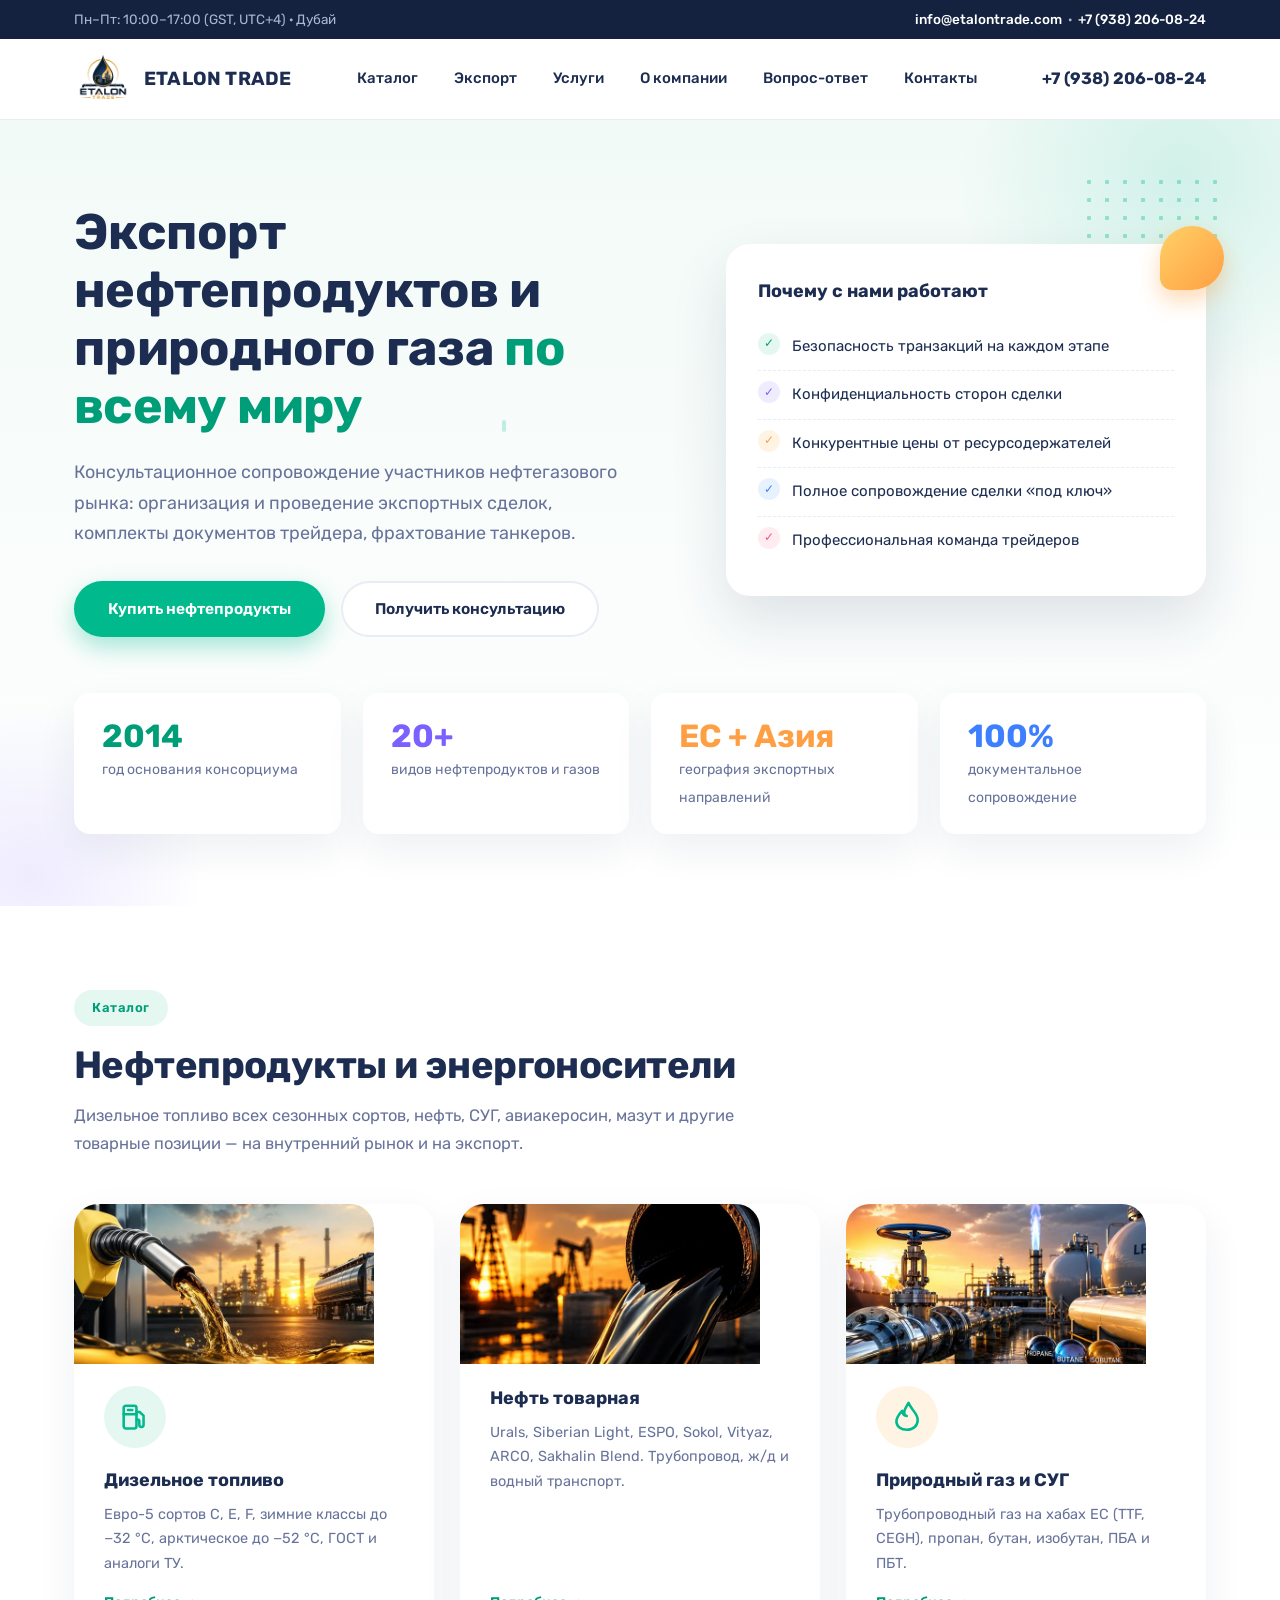
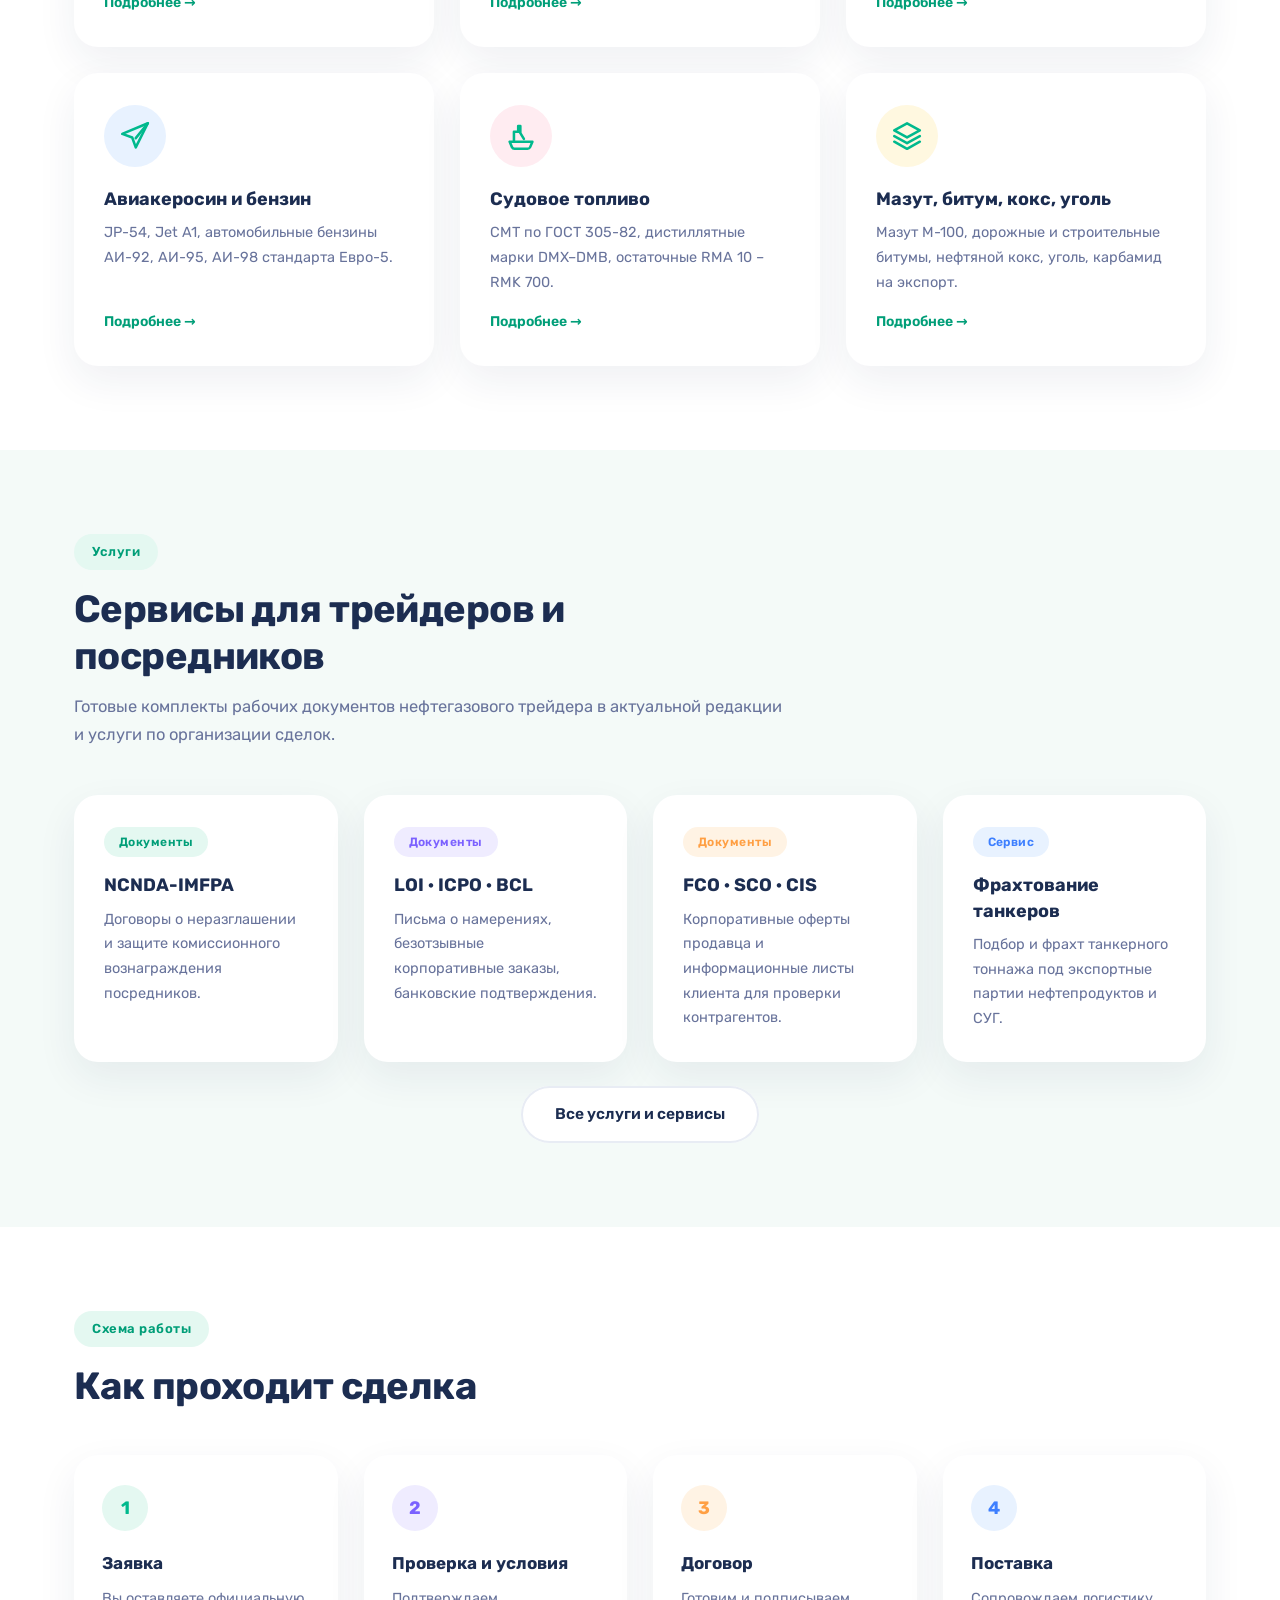
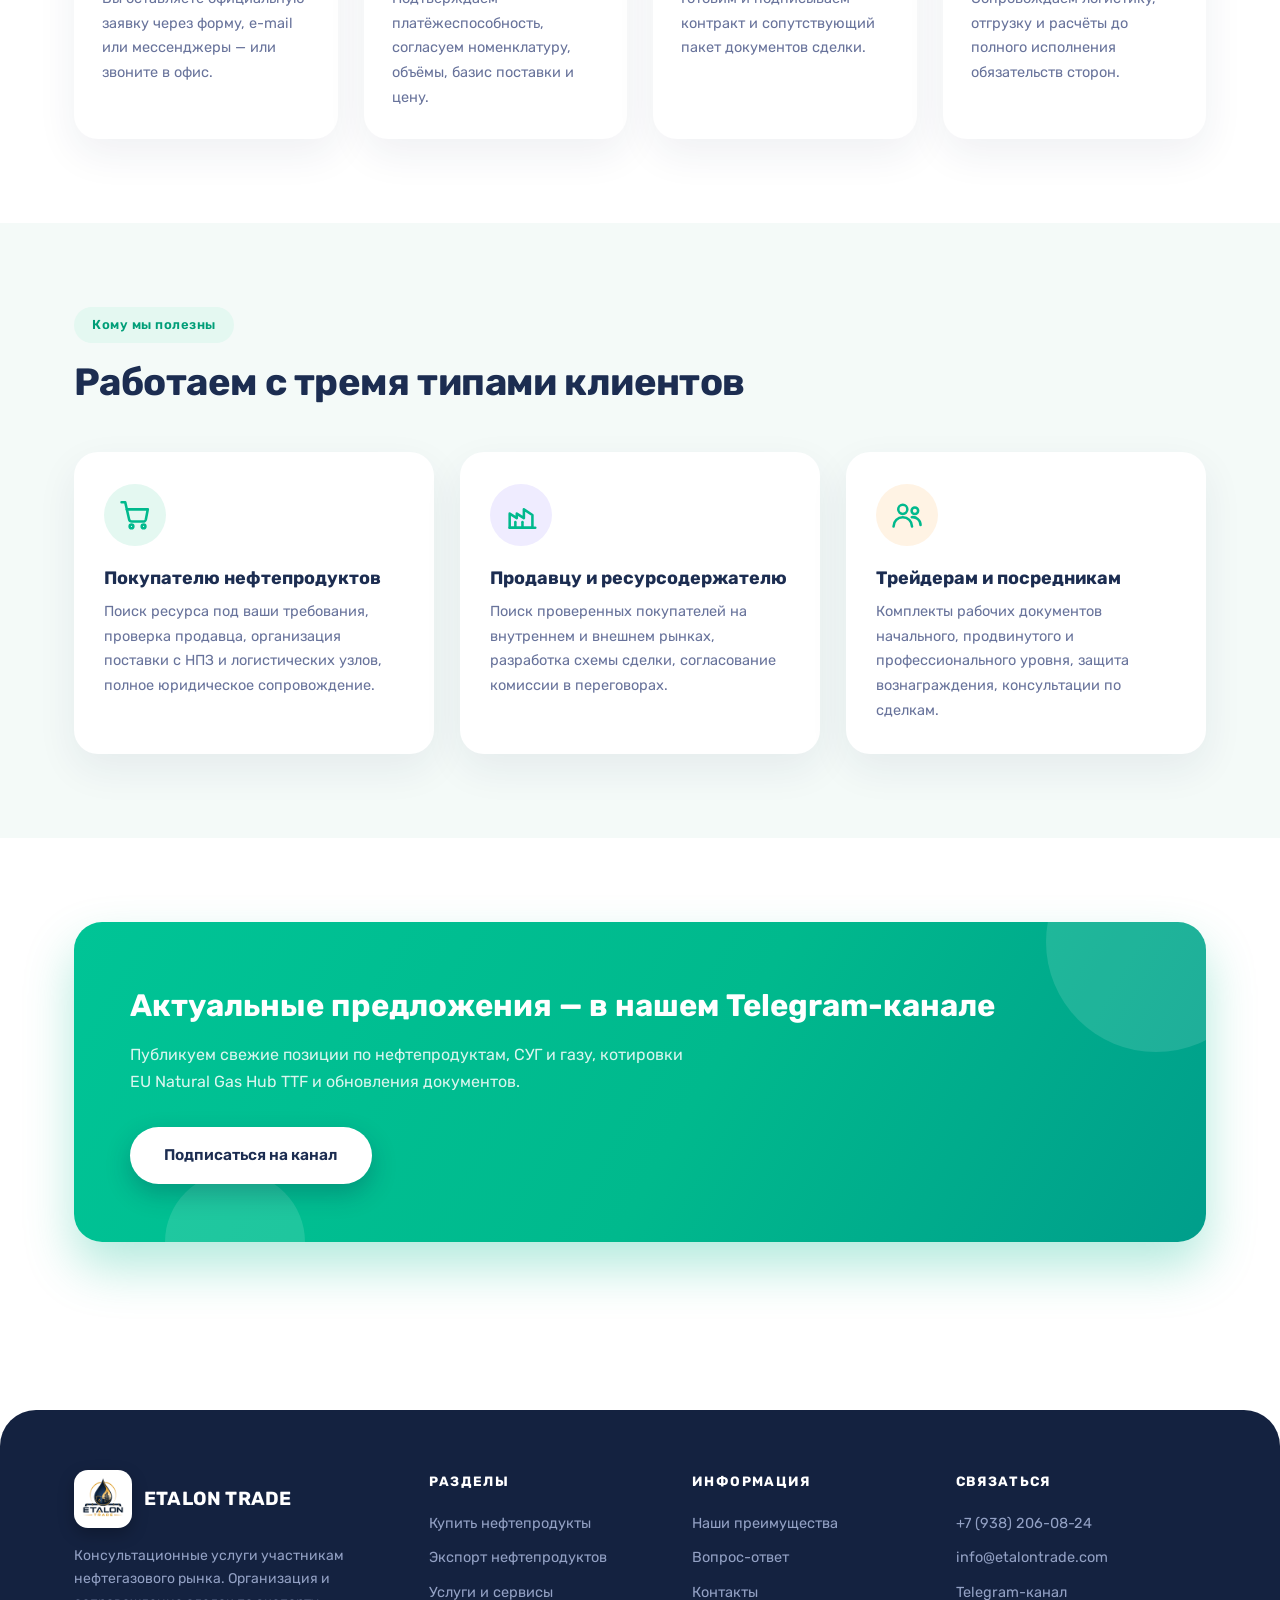
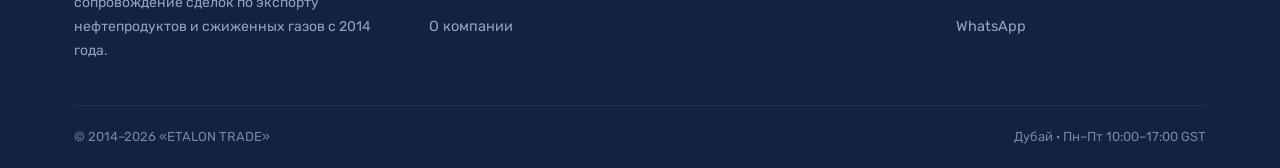
==== index.html @ c65098c1 "Add natural gas/LPG terminal photo to "Природный газ и СУГ" Adds the LPG terminal photo (propane/but" ====
<!DOCTYPE html>
<html lang="ru">
<head>
<meta charset="UTF-8">
<meta name="viewport" content="width=device-width, initial-scale=1.0">
<title>ETALON TRADE — экспорт нефтепродуктов и природного газа, сопровождение сделок</title>
<meta name="description" content="Компания ETALON TRADE: консультационное сопровождение сделок с нефтепродуктами, СУГ и природным газом, документы нефтегазового трейдера, фрахтование танкеров.">
<link rel="preconnect" href="https://fonts.googleapis.com">
<link rel="preconnect" href="https://fonts.gstatic.com" crossorigin>
<link href="https://fonts.googleapis.com/css2?family=Rubik:wght@400;500;600;700&display=swap" rel="stylesheet">
<link rel="icon" type="image/png" href="assets/logo.png">
<link rel="stylesheet" href="assets/styles.css">
</head>
<body>

<div class="topbar">
  <div class="container">
    <div>Пн–Пт: 10:00–17:00 (GST, UTC+4) · Дубай</div>
    <div><a href="mailto:info@etalontrade.com">info@etalontrade.com</a> &nbsp;·&nbsp; <a href="tel:+79382060824">+7 (938) 206-08-24</a></div>
  </div>
</div>

<header class="header">
  <div class="container">
    <a class="logo" href="index.html">
      <img class="logo-img" src="assets/logo.png" alt="ETALON TRADE">
      <span>ETALON TRADE</span>
    </a>
    <nav class="nav">
      <a href="catalog.html">Каталог</a>
      <a href="export.html">Экспорт</a>
      <a href="services.html">Услуги</a>
      <a href="company.html">О компании</a>
      <a href="faq.html">Вопрос-ответ</a>
      <a href="contacts.html">Контакты</a>
    </nav>
    <div class="header-phone">
      <a href="tel:+79382060824">+7 (938) 206-08-24</a>
      
    </div>
    <button class="burger" aria-label="Меню"><span></span><span></span><span></span></button>
  </div>
</header>

<section class="hero">
  <div class="container">
    <div class="hero-grid">
      <div>
        <h1>Экспорт нефтепродуктов и природного газа <em>по всему миру</em></h1>
        <p class="lead">Консультационное сопровождение участников нефтегазового рынка: организация и проведение экспортных сделок, комплекты документов трейдера, фрахтование танкеров.</p>
        <div class="hero-actions">
          <a class="btn btn-primary" href="catalog.html">Купить нефтепродукты</a>
          <a class="btn btn-outline" href="contacts.html">Получить консультацию</a>
        </div>
      </div>
      <div class="hero-card">
        <h3>Почему с нами работают</h3>
        <ul>
          <li>Безопасность транзакций на каждом этапе</li>
          <li>Конфиденциальность сторон сделки</li>
          <li>Конкурентные цены от ресурсодержателей</li>
          <li>Полное сопровождение сделки «под ключ»</li>
          <li>Профессиональная команда трейдеров</li>
        </ul>
      </div>
    </div>

    <div class="stats">
      <div class="stat"><b>2014</b><span>год основания консорциума</span></div>
      <div class="stat"><b>20+</b><span>видов нефтепродуктов и газов</span></div>
      <div class="stat"><b>ЕС + Азия</b><span>география экспортных направлений</span></div>
      <div class="stat"><b>100%</b><span>документальное сопровождение</span></div>
    </div>
  </div>
</section>

<section class="section">
  <div class="container">
    <div class="section-head">
      <span class="eyebrow">Каталог</span>
      <h2>Нефтепродукты и энергоносители</h2>
      <p>Дизельное топливо всех сезонных сортов, нефть, СУГ, авиакеросин, мазут и другие товарные позиции — на внутренний рынок и на экспорт.</p>
    </div>
    <div class="grid grid-3">
      <a class="card" href="catalog.html#diesel">
        <img class="card-photo" src="assets/diesel-thumb.jpg" alt="Дизельное топливо — заправка топливозаправщика на фоне НПЗ" loading="lazy">
        <div class="icon"><svg viewBox="0 0 24 24" fill="none" stroke="currentColor" stroke-width="1.8" stroke-linecap="round" stroke-linejoin="round"><rect x="4" y="4" width="9" height="16" rx="1.5"/><path d="M4 10h9"/><path d="M13 8.5h2.2L18 11v6.5a1.5 1.5 0 0 1-3 0V15a1.3 1.3 0 0 0-1.3-1.3H13"/><path d="M7 7h3"/></svg></div>
        <h3>Дизельное топливо</h3>
        <p>Евро-5 сортов C, E, F, зимние классы до −32 °C, арктическое до −52 °C, ГОСТ и аналоги ТУ.</p>
        <span class="card-link">Подробнее →</span>
      </a>
      <a class="card" href="catalog.html#export">
        <img class="card-photo" src="assets/oil-thumb.jpg" alt="Нефть товарная — нефтепровод на фоне нефтяных качалок на закате" loading="lazy">
        <h3>Нефть товарная</h3>
        <p>Urals, Siberian Light, ESPO, Sokol, Vityaz, ARCO, Sakhalin Blend. Трубопровод, ж/д и водный транспорт.</p>
        <span class="card-link">Подробнее →</span>
      </a>
      <a class="card" href="catalog.html#gas">
        <img class="card-photo" src="assets/gas-thumb.jpg" alt="Природный газ и СУГ — резервуары LPG, пропан, бутан и изобутан на терминале" loading="lazy">
        <div class="icon"><svg viewBox="0 0 24 24" fill="none" stroke="currentColor" stroke-width="1.8" stroke-linecap="round" stroke-linejoin="round"><path d="M12 21c4.4 0 7.5-2.9 7.5-7 0-3-2-5.2-3.6-7.3C14.7 5 13.6 3.3 13 2c-1 2-3 4.3-3 6.8 0 1.6.9 2.4 1.8 2.4-1.6 0-3.3-1.1-3.3-3.6C6.7 9.6 4.5 12.5 4.5 15c0 3.6 3.1 6 7.5 6z"/></svg></div>
        <h3>Природный газ и СУГ</h3>
        <p>Трубопроводный газ на хабах ЕС (TTF, CEGH), пропан, бутан, изобутан, ПБА и ПБТ.</p>
        <span class="card-link">Подробнее →</span>
      </a>
      <a class="card" href="catalog.html#export">
        <div class="icon"><svg viewBox="0 0 24 24" fill="none" stroke="currentColor" stroke-width="1.8" stroke-linecap="round" stroke-linejoin="round"><path d="M21 3 3 10.5l7 2.5 2.5 7L21 3z"/><path d="M12.5 13.5 21 3"/></svg></div>
        <h3>Авиакеросин и бензин</h3>
        <p>JP-54, Jet A1, автомобильные бензины АИ-92, АИ-95, АИ-98 стандарта Евро-5.</p>
        <span class="card-link">Подробнее →</span>
      </a>
      <a class="card" href="catalog.html#marine">
        <div class="icon"><svg viewBox="0 0 24 24" fill="none" stroke="currentColor" stroke-width="1.8" stroke-linecap="round" stroke-linejoin="round"><path d="M4 16h16l-1.6 3.8a2 2 0 0 1-1.9 1.2H7.5a2 2 0 0 1-1.9-1.2L4 16z"/><path d="M7 16V9h4l3 5"/><path d="M10 9V5h1.5v4"/></svg></div>
        <h3>Судовое топливо</h3>
        <p>СМТ по ГОСТ 305-82, дистиллятные марки DMX–DMB, остаточные RMA 10 – RMK 700.</p>
        <span class="card-link">Подробнее →</span>
      </a>
      <a class="card" href="catalog.html#other">
        <div class="icon"><svg viewBox="0 0 24 24" fill="none" stroke="currentColor" stroke-width="1.8" stroke-linecap="round" stroke-linejoin="round"><path d="M12 3 3 8l9 5 9-5-9-5z"/><path d="M3 12l9 5 9-5"/><path d="M3 16l9 5 9-5"/></svg></div>
        <h3>Мазут, битум, кокс, уголь</h3>
        <p>Мазут М-100, дорожные и строительные битумы, нефтяной кокс, уголь, карбамид на экспорт.</p>
        <span class="card-link">Подробнее →</span>
      </a>
    </div>
  </div>
</section>

<section class="section alt">
  <div class="container">
    <div class="section-head">
      <span class="eyebrow">Услуги</span>
      <h2>Сервисы для трейдеров и посредников</h2>
      <p>Готовые комплекты рабочих документов нефтегазового трейдера в актуальной редакции и услуги по организации сделок.</p>
    </div>
    <div class="grid grid-4">
      <a class="card" href="services.html">
        <span class="tag">Документы</span>
        <h3>NCNDA-IMFPA</h3>
        <p>Договоры о неразглашении и защите комиссионного вознаграждения посредников.</p>
      </a>
      <a class="card" href="services.html">
        <span class="tag">Документы</span>
        <h3>LOI · ICPO · BCL</h3>
        <p>Письма о намерениях, безотзывные корпоративные заказы, банковские подтверждения.</p>
      </a>
      <a class="card" href="services.html">
        <span class="tag">Документы</span>
        <h3>FCO · SCO · CIS</h3>
        <p>Корпоративные оферты продавца и информационные листы клиента для проверки контрагентов.</p>
      </a>
      <a class="card" href="services.html">
        <span class="tag">Сервис</span>
        <h3>Фрахтование танкеров</h3>
        <p>Подбор и фрахт танкерного тоннажа под экспортные партии нефтепродуктов и СУГ.</p>
      </a>
    </div>
    <div class="mt-24" style="text-align:center">
      <a class="btn btn-outline" href="services.html">Все услуги и сервисы</a>
    </div>
  </div>
</section>

<section class="section">
  <div class="container">
    <div class="section-head">
      <span class="eyebrow">Схема работы</span>
      <h2>Как проходит сделка</h2>
    </div>
    <div class="steps">
      <div class="step">
        <h3>Заявка</h3>
        <p>Вы оставляете официальную заявку через форму, e-mail или мессенджеры — или звоните в офис.</p>
      </div>
      <div class="step">
        <h3>Проверка и условия</h3>
        <p>Подтверждаем платёжеспособность, согласуем номенклатуру, объёмы, базис поставки и цену.</p>
      </div>
      <div class="step">
        <h3>Договор</h3>
        <p>Готовим и подписываем контракт и сопутствующий пакет документов сделки.</p>
      </div>
      <div class="step">
        <h3>Поставка</h3>
        <p>Сопровождаем логистику, отгрузку и расчёты до полного исполнения обязательств сторон.</p>
      </div>
    </div>
  </div>
</section>

<section class="section alt">
  <div class="container">
    <div class="section-head">
      <span class="eyebrow">Кому мы полезны</span>
      <h2>Работаем с тремя типами клиентов</h2>
    </div>
    <div class="grid grid-3">
      <div class="card">
        <div class="icon"><svg viewBox="0 0 24 24" fill="none" stroke="currentColor" stroke-width="1.8" stroke-linecap="round" stroke-linejoin="round"><circle cx="9.5" cy="20" r="1.3"/><circle cx="18" cy="20" r="1.3"/><path d="M2.5 3h2.6l2.7 12a2 2 0 0 0 2 1.6h7.8a2 2 0 0 0 2-1.5L21 8H6"/></svg></div>
        <h3>Покупателю нефтепродуктов</h3>
        <p>Поиск ресурса под ваши требования, проверка продавца, организация поставки с НПЗ и логистических узлов, полное юридическое сопровождение.</p>
      </div>
      <div class="card">
        <div class="icon"><svg viewBox="0 0 24 24" fill="none" stroke="currentColor" stroke-width="1.8" stroke-linecap="round" stroke-linejoin="round"><path d="M4 21V11l5 3.2V11l5 3.2V8l6 4v9z"/><path d="M4 21h18"/><path d="M8 21v-4"/><path d="M13 21v-4"/></svg></div>
        <h3>Продавцу и ресурсодержателю</h3>
        <p>Поиск проверенных покупателей на внутреннем и внешнем рынках, разработка схемы сделки, согласование комиссии в переговорах.</p>
      </div>
      <div class="card">
        <div class="icon"><svg viewBox="0 0 24 24" fill="none" stroke="currentColor" stroke-width="1.8" stroke-linecap="round" stroke-linejoin="round"><circle cx="9" cy="8" r="3.2"/><path d="M2.5 20a6.5 6.5 0 0 1 13 0"/><circle cx="17.5" cy="9" r="2.3"/><path d="M15.3 13.5A5.5 5.5 0 0 1 21.5 19"/></svg></div>
        <h3>Трейдерам и посредникам</h3>
        <p>Комплекты рабочих документов начального, продвинутого и профессионального уровня, защита вознаграждения, консультации по сделкам.</p>
      </div>
    </div>
  </div>
</section>

<section class="section">
  <div class="container">
    <div class="cta">
      <div>
        <h2>Актуальные предложения — в нашем Telegram-канале</h2>
        <p>Публикуем свежие позиции по нефтепродуктам, СУГ и газу, котировки EU Natural Gas Hub TTF и обновления документов.</p>
      </div>
      <a class="btn btn-light" href="#" target="_blank" rel="noopener">Подписаться на канал</a>
    </div>
  </div>
</section>

<footer class="footer">
  <div class="container">
    <div class="footer-grid">
      <div>
        <a class="logo" href="index.html">
          <img class="logo-img" src="assets/logo.png" alt="ETALON TRADE">
          <span>ETALON TRADE</span>
        </a>
        <p class="foot-about">Консультационные услуги участникам нефтегазового рынка. Организация и сопровождение сделок по экспорту нефтепродуктов и сжиженных газов с 2014 года.</p>
      </div>
      <div>
        <h4>Разделы</h4>
        <ul>
          <li><a href="catalog.html">Купить нефтепродукты</a></li>
          <li><a href="export.html">Экспорт нефтепродуктов</a></li>
          <li><a href="services.html">Услуги и сервисы</a></li>
          <li><a href="company.html">О компании</a></li>
        </ul>
      </div>
      <div>
        <h4>Информация</h4>
        <ul>
          <li><a href="company.html#advantages">Наши преимущества</a></li>
          <li><a href="faq.html">Вопрос-ответ</a></li>
          <li><a href="contacts.html">Контакты</a></li>
        </ul>
      </div>
      <div>
        <h4>Связаться</h4>
        <ul>
          <li><a href="tel:+79382060824">+7 (938) 206-08-24</a></li>
          <li><a href="mailto:info@etalontrade.com">info@etalontrade.com</a></li>
          <li><a href="#" target="_blank" rel="noopener">Telegram-канал</a></li>
          <li><a href="#" target="_blank" rel="noopener">WhatsApp</a></li>
        </ul>
      </div>
    </div>
    <div class="footer-bottom">
      <span>© 2014–2026 «ETALON TRADE»</span>
      <span>Дубай · Пн–Пт 10:00–17:00 GST</span>
    </div>
  </div>
</footer>

<script src="assets/main.js"></script>
</body>
</html>
---- assets/styles.css ----
/* ============================================================
   Northway Capital — светлая тема в стиле Landio
   Приёмы: мятный акцент, navy-заголовки, pill-кнопки с цветной
   тенью, карточки без рамок, пастельные иконки-чипы, блобы
   ============================================================ */

:root {
  --c-primary: #00b98d;
  --c-primary-dark: #009e78;
  --c-primary-tint: #e4f8f1;
  --c-navy: #1c2d51;
  --c-navy-deep: #142240;
  --c-text: #1c2d51;
  --c-text-soft: #68739b;
  --c-bg: #ffffff;
  --c-bg-alt: #f4faf8;
  --c-surface: #ffffff;
  --c-border: #e8ecf4;

  /* пастельные чипы */
  --chip-green-bg: #e4f8f1;  --chip-green: #00b98d;
  --chip-violet-bg: #efecff; --chip-violet: #7b61ff;
  --chip-orange-bg: #fff3e4; --chip-orange: #ff9f43;
  --chip-blue-bg: #e8f2ff;   --chip-blue: #3d7fff;
  --chip-pink-bg: #ffecf1;   --chip-pink: #f0568c;
  --chip-yellow-bg: #fff8e0; --chip-yellow: #e8b410;

  --radius: 24px;
  --radius-sm: 16px;
  --shadow: 0 15px 40px rgba(28, 45, 81, 0.07);
  --shadow-hover: 0 25px 55px rgba(28, 45, 81, 0.13);
  --shadow-btn: 0 10px 25px rgba(0, 185, 141, 0.35);
  --container: 1180px;
}

* { margin: 0; padding: 0; box-sizing: border-box; }

html { scroll-behavior: smooth; }

body {
  font-family: "Rubik", "Segoe UI", system-ui, -apple-system, sans-serif;
  font-size: 16px;
  line-height: 1.7;
  color: var(--c-text);
  background: var(--c-bg);
}

img { max-width: 100%; display: block; }

a { color: var(--c-primary); text-decoration: none; transition: color .2s; }
a:hover { color: var(--c-primary-dark); }

h1, h2, h3, h4 { color: var(--c-navy); }

.container {
  max-width: var(--container);
  margin: 0 auto;
  padding: 0 24px;
}

/* ---------- Верхняя полоса ---------- */

.topbar {
  background: var(--c-navy-deep);
  color: #aab6d4;
  font-size: 13.5px;
  padding: 8px 0;
}

.topbar .container {
  display: flex;
  justify-content: space-between;
  gap: 16px;
  flex-wrap: wrap;
}

.topbar a { color: #ffffff; font-weight: 500; }
.topbar a:hover { color: var(--c-primary); }

/* ---------- Шапка ---------- */

.header {
  background: rgba(255, 255, 255, .92);
  backdrop-filter: blur(10px);
  position: sticky;
  top: 0;
  z-index: 100;
  box-shadow: 0 1px 0 var(--c-border);
}

.header .container {
  display: flex;
  align-items: center;
  justify-content: space-between;
  gap: 24px;
  min-height: 80px;
}

.logo {
  display: flex;
  align-items: center;
  gap: 12px;
  font-weight: 700;
  font-size: 19px;
  letter-spacing: .01em;
  color: var(--c-navy);
  line-height: 1.15;
}

.logo:hover { color: var(--c-navy); }

.logo-mark {
  width: 46px;
  height: 46px;
  border-radius: 50%;
  background: linear-gradient(135deg, #00d2a8 0%, var(--c-primary) 55%, #00a887 100%);
  color: #fff;
  display: flex;
  align-items: center;
  justify-content: center;
  font-size: 21px;
  font-weight: 700;
  flex-shrink: 0;
  box-shadow: 0 8px 18px rgba(0, 185, 141, .35);
}

.logo-img {
  width: 58px;
  height: 58px;
  object-fit: contain;
  flex-shrink: 0;
}

/* белая подложка в тёмном футере, чтобы логотип не сливался с фоном */
.footer .logo-img {
  background: #fff;
  border-radius: 14px;
  padding: 4px;
  box-shadow: 0 6px 16px rgba(0, 0, 0, .25);
}

.logo small {
  display: block;
  font-size: 10.5px;
  font-weight: 500;
  color: var(--c-text-soft);
  letter-spacing: .1em;
  text-transform: uppercase;
}

.nav { display: flex; gap: 4px; }

.nav a {
  padding: 10px 16px;
  border-radius: 999px;
  color: var(--c-navy);
  font-weight: 500;
  font-size: 15px;
  white-space: nowrap;
}

.nav a:hover { background: var(--c-primary-tint); color: var(--c-primary-dark); }
.nav a.active { background: var(--c-primary-tint); color: var(--c-primary-dark); font-weight: 600; }

.header-phone { text-align: right; line-height: 1.35; }
.header-phone a { font-weight: 700; font-size: 16.5px; color: var(--c-navy); white-space: nowrap; }
.header-phone a:hover { color: var(--c-primary); }
.header-phone span { display: block; font-size: 12px; color: var(--c-text-soft); }

.burger {
  display: none;
  background: var(--c-primary-tint);
  border: none;
  border-radius: 50%;
  width: 46px;
  height: 46px;
  cursor: pointer;
  flex-direction: column;
  align-items: center;
  justify-content: center;
  gap: 5px;
}

.burger span {
  width: 18px;
  height: 2px;
  background: var(--c-primary-dark);
  border-radius: 2px;
  transition: .25s;
}

/* ---------- Кнопки ---------- */

.btn {
  display: inline-block;
  padding: 15px 34px;
  border-radius: 999px;
  font-weight: 600;
  font-size: 15.5px;
  cursor: pointer;
  border: none;
  transition: .25s;
  text-align: center;
  font-family: inherit;
}

.btn-primary {
  background: var(--c-primary);
  color: #fff;
  box-shadow: var(--shadow-btn);
}
.btn-primary:hover {
  background: var(--c-primary-dark);
  color: #fff;
  transform: translateY(-3px);
  box-shadow: 0 14px 30px rgba(0, 185, 141, .45);
}

.btn-outline {
  background: #fff;
  color: var(--c-navy);
  box-shadow: inset 0 0 0 2px var(--c-border);
}
.btn-outline:hover {
  box-shadow: inset 0 0 0 2px var(--c-primary);
  color: var(--c-primary-dark);
  transform: translateY(-3px);
}

.btn-light {
  background: #fff;
  color: var(--c-navy);
  box-shadow: 0 10px 25px rgba(10, 30, 60, .25);
}
.btn-light:hover {
  background: var(--c-navy-deep);
  color: #fff;
  transform: translateY(-3px);
}

/* ---------- Hero ---------- */

.hero {
  position: relative;
  overflow: hidden;
  background: linear-gradient(180deg, #f2faf7 0%, #ffffff 100%);
  padding: 84px 0 72px;
}

/* декоративные блобы */
.hero::before,
.hero::after {
  content: "";
  position: absolute;
  border-radius: 50%;
  pointer-events: none;
}

.hero::before {
  width: 480px;
  height: 480px;
  right: -140px;
  top: -180px;
  background: radial-gradient(circle, rgba(0, 185, 141, .14) 0%, transparent 65%);
}

.hero::after {
  width: 380px;
  height: 380px;
  left: -160px;
  bottom: -160px;
  background: radial-gradient(circle, rgba(123, 97, 255, .12) 0%, transparent 65%);
}

/* точечный паттерн */
.hero .container {
  position: relative;
  z-index: 1;
}

.hero .container::before {
  content: "";
  position: absolute;
  width: 140px;
  height: 100px;
  right: 10px;
  top: -30px;
  background-image: radial-gradient(rgba(0, 185, 141, .35) 2px, transparent 2.5px);
  background-size: 18px 18px;
  pointer-events: none;
}

.hero-grid {
  display: grid;
  grid-template-columns: 1.25fr 1fr;
  gap: 52px;
  align-items: center;
}

.hero h1 {
  font-size: clamp(32px, 4.4vw, 50px);
  line-height: 1.16;
  font-weight: 700;
  letter-spacing: -0.015em;
  margin-bottom: 22px;
}

.hero h1 em {
  font-style: normal;
  color: var(--c-primary-dark);
  position: relative;
  white-space: normal;
}

/* эффект «маркера» под словом */
.hero h1 em::after {
  content: "";
  position: absolute;
  left: -2px;
  right: -2px;
  bottom: 4px;
  height: 12px;
  background: rgba(0, 185, 141, .22);
  border-radius: 6px;
  z-index: -1;
}

.hero p.lead {
  font-size: 18px;
  color: var(--c-text-soft);
  margin-bottom: 32px;
  max-width: 560px;
}

.hero-actions { display: flex; gap: 16px; flex-wrap: wrap; }

.hero-card {
  background: var(--c-surface);
  border-radius: var(--radius);
  box-shadow: var(--shadow-hover);
  padding: 32px;
  position: relative;
}

/* акцентная «капля» на карточке */
.hero-card::before {
  content: "";
  position: absolute;
  width: 64px;
  height: 64px;
  right: -18px;
  top: -18px;
  border-radius: 50% 50% 50% 12px;
  background: linear-gradient(135deg, #ffd166, #ff9f43);
  box-shadow: 0 10px 22px rgba(255, 159, 67, .4);
}

.hero-card h3 { font-size: 18px; margin-bottom: 16px; }

.hero-card ul { list-style: none; }

.hero-card li {
  padding: 11px 0 11px 34px;
  border-bottom: 1px dashed var(--c-border);
  position: relative;
  font-size: 15px;
}

.hero-card li:last-child { border-bottom: none; }

.hero-card li::before {
  content: "✓";
  position: absolute;
  left: 0;
  top: 10px;
  width: 22px;
  height: 22px;
  border-radius: 50%;
  background: var(--c-primary-tint);
  color: var(--c-primary-dark);
  font-size: 12px;
  font-weight: 700;
  display: flex;
  align-items: center;
  justify-content: center;
}

/* чередование цветов галочек */
.hero-card li:nth-child(2)::before { background: var(--chip-violet-bg); color: var(--chip-violet); }
.hero-card li:nth-child(3)::before { background: var(--chip-orange-bg); color: var(--chip-orange); }
.hero-card li:nth-child(4)::before { background: var(--chip-blue-bg); color: var(--chip-blue); }
.hero-card li:nth-child(5)::before { background: var(--chip-pink-bg); color: var(--chip-pink); }

/* ---------- Статистика ---------- */

.stats {
  display: grid;
  grid-template-columns: repeat(4, 1fr);
  gap: 22px;
  margin-top: 56px;
}

.stat {
  background: var(--c-surface);
  border-radius: var(--radius-sm);
  box-shadow: var(--shadow);
  padding: 24px 28px;
  transition: .25s;
}

.stat:hover { transform: translateY(-4px); box-shadow: var(--shadow-hover); }

.stat b { display: block; font-size: 32px; font-weight: 700; color: var(--c-navy); line-height: 1.2; }
.stat span { font-size: 14px; color: var(--c-text-soft); }

.stat:nth-child(1) b { color: var(--c-primary-dark); }
.stat:nth-child(2) b { color: var(--chip-violet); }
.stat:nth-child(3) b { color: var(--chip-orange); }
.stat:nth-child(4) b { color: var(--chip-blue); }

/* ---------- Секции ---------- */

.section { padding: 84px 0; }
.section.alt { background: var(--c-bg-alt); }

.section-head { max-width: 720px; margin-bottom: 46px; }

.section-head .eyebrow {
  display: inline-block;
  font-size: 13px;
  font-weight: 600;
  letter-spacing: .04em;
  color: var(--c-primary-dark);
  background: var(--c-primary-tint);
  border-radius: 999px;
  padding: 7px 18px;
  margin-bottom: 16px;
}

.section-head h2 {
  font-size: clamp(26px, 3.2vw, 38px);
  font-weight: 700;
  line-height: 1.22;
  letter-spacing: -0.015em;
}

.section-head p { margin-top: 14px; color: var(--c-text-soft); font-size: 16.5px; }

.section-banner {
  width: 100%;
  height: 280px;
  object-fit: cover;
  border-radius: var(--radius);
  box-shadow: var(--shadow);
  margin-bottom: 40px;
  display: block;
}

/* ---------- Карточки ---------- */

.grid { display: grid; gap: 26px; }
.grid-2 { grid-template-columns: repeat(2, 1fr); }
.grid-3 { grid-template-columns: repeat(3, 1fr); }
.grid-4 { grid-template-columns: repeat(4, 1fr); }

.card {
  background: var(--c-surface);
  border-radius: var(--radius);
  box-shadow: var(--shadow);
  padding: 32px 30px;
  transition: .28s;
  display: flex;
  flex-direction: column;
}

a.card { color: var(--c-text); }

.card:hover { box-shadow: var(--shadow-hover); transform: translateY(-6px); }

.card .card-photo {
  width: calc(100% + 60px);
  height: 160px;
  margin: -32px -30px 22px;
  object-fit: cover;
  border-radius: var(--radius) var(--radius) 0 0;
  display: block;
}

.card .icon {
  width: 62px;
  height: 62px;
  border-radius: 50%;
  background: var(--chip-green-bg);
  color: var(--chip-green);
  font-size: 26px;
  display: flex;
  align-items: center;
  justify-content: center;
  margin-bottom: 20px;
  transition: .28s;
}

.card .icon svg, .contact-row .ci svg {
  width: 55%;
  height: 55%;
}

.card:hover .icon { transform: scale(1.08) rotate(-4deg); }

/* чередование пастельных чипов */
.grid > .card:nth-child(6n+2) .icon { background: var(--chip-violet-bg); }
.grid > .card:nth-child(6n+3) .icon { background: var(--chip-orange-bg); }
.grid > .card:nth-child(6n+4) .icon { background: var(--chip-blue-bg); }
.grid > .card:nth-child(6n+5) .icon { background: var(--chip-pink-bg); }
.grid > .card:nth-child(6n+6) .icon { background: var(--chip-yellow-bg); }

.card h3 { font-size: 18px; margin-bottom: 8px; line-height: 1.4; }
.card p { font-size: 14.5px; color: var(--c-text-soft); flex: 1; }

.card .card-link {
  margin-top: 16px;
  font-weight: 600;
  font-size: 14px;
  color: var(--c-primary-dark);
}

.card:hover .card-link { letter-spacing: .02em; }

.card .tag {
  align-self: flex-start;
  font-size: 12px;
  font-weight: 600;
  letter-spacing: .04em;
  color: var(--c-primary-dark);
  background: var(--c-primary-tint);
  border-radius: 999px;
  padding: 5px 15px;
  margin-bottom: 16px;
}

.grid > .card:nth-child(6n+2) .tag { background: var(--chip-violet-bg); color: var(--chip-violet); }
.grid > .card:nth-child(6n+3) .tag { background: var(--chip-orange-bg); color: var(--chip-orange); }
.grid > .card:nth-child(6n+4) .tag { background: var(--chip-blue-bg); color: var(--chip-blue); }
.grid > .card:nth-child(6n+5) .tag { background: var(--chip-pink-bg); color: var(--chip-pink); }
.grid > .card:nth-child(6n+6) .tag { background: var(--chip-yellow-bg); color: var(--chip-yellow); }

/* ---------- Таблица характеристик ---------- */

.spec-table {
  width: 100%;
  border-collapse: separate;
  border-spacing: 0;
  font-size: 15px;
  background: var(--c-surface);
  border-radius: var(--radius-sm);
  box-shadow: var(--shadow);
  overflow: hidden;
}

.spec-table th, .spec-table td { padding: 15px 22px; text-align: left; }
.spec-table td { border-top: 1px solid var(--c-border); }

.spec-table th {
  background: var(--c-primary-tint);
  color: var(--c-primary-dark);
  font-size: 13px;
  text-transform: uppercase;
  letter-spacing: .06em;
}

.spec-table tr:hover td { background: #f7fbfa; }

/* ---------- Шаги ---------- */

.steps { display: grid; grid-template-columns: repeat(4, 1fr); gap: 26px; counter-reset: step; }

.step {
  background: var(--c-surface);
  border-radius: var(--radius);
  box-shadow: var(--shadow);
  padding: 30px 28px;
  counter-increment: step;
  transition: .28s;
}

.step:hover { transform: translateY(-6px); box-shadow: var(--shadow-hover); }

.step::before {
  content: counter(step);
  display: flex;
  align-items: center;
  justify-content: center;
  width: 46px;
  height: 46px;
  border-radius: 50%;
  font-size: 18px;
  font-weight: 700;
  margin-bottom: 18px;
  background: var(--chip-green-bg);
  color: var(--chip-green);
}

.step:nth-child(2)::before { background: var(--chip-violet-bg); color: var(--chip-violet); }
.step:nth-child(3)::before { background: var(--chip-orange-bg); color: var(--chip-orange); }
.step:nth-child(4)::before { background: var(--chip-blue-bg); color: var(--chip-blue); }

.step h3 { font-size: 17px; margin-bottom: 8px; }
.step p { font-size: 14.5px; color: var(--c-text-soft); }

/* ---------- CTA-полоса ---------- */

.cta {
  position: relative;
  overflow: hidden;
  background: linear-gradient(120deg, #00c496 0%, var(--c-primary) 55%, #009e8b 100%);
  border-radius: 28px;
  color: #fff;
  padding: 58px 56px;
  display: flex;
  align-items: center;
  justify-content: space-between;
  gap: 32px;
  flex-wrap: wrap;
  box-shadow: 0 25px 50px rgba(0, 185, 141, .3);
}

.cta::before,
.cta::after {
  content: "";
  position: absolute;
  border-radius: 50%;
  background: rgba(255, 255, 255, .12);
  pointer-events: none;
}

.cta::before { width: 220px; height: 220px; right: -60px; top: -90px; }
.cta::after { width: 140px; height: 140px; left: 8%; bottom: -70px; }

.cta h2 { font-size: clamp(23px, 2.7vw, 31px); font-weight: 700; margin-bottom: 8px; color: #fff; }
.cta p { color: rgba(255, 255, 255, .85); max-width: 560px; }
.cta .btn { flex-shrink: 0; position: relative; z-index: 1; }

/* ---------- FAQ ---------- */

.faq-item {
  background: var(--c-surface);
  border-radius: var(--radius-sm);
  box-shadow: var(--shadow);
  margin-bottom: 16px;
  overflow: hidden;
  transition: .25s;
}

.faq-item[open] { box-shadow: var(--shadow-hover); }

.faq-item summary {
  cursor: pointer;
  padding: 22px 60px 22px 26px;
  font-weight: 600;
  font-size: 16.5px;
  color: var(--c-navy);
  list-style: none;
  position: relative;
}

.faq-item summary::-webkit-details-marker { display: none; }

.faq-item summary::after {
  content: "+";
  position: absolute;
  right: 20px;
  top: 50%;
  transform: translateY(-50%);
  width: 34px;
  height: 34px;
  border-radius: 50%;
  background: var(--c-primary-tint);
  color: var(--c-primary-dark);
  font-size: 20px;
  font-weight: 500;
  display: flex;
  align-items: center;
  justify-content: center;
  transition: .2s;
}

.faq-item[open] summary::after {
  content: "–";
  background: var(--c-primary);
  color: #fff;
  box-shadow: 0 6px 14px rgba(0, 185, 141, .35);
}

.faq-item .faq-body { padding: 0 26px 24px; color: var(--c-text-soft); font-size: 15.5px; }

/* ---------- Страничный заголовок ---------- */

.page-head {
  position: relative;
  overflow: hidden;
  background: linear-gradient(180deg, #f2faf7 0%, #ffffff 100%);
  padding: 58px 0 50px;
}

.page-head::before {
  content: "";
  position: absolute;
  width: 420px;
  height: 420px;
  right: -120px;
  top: -200px;
  border-radius: 50%;
  background: radial-gradient(circle, rgba(0, 185, 141, .13) 0%, transparent 65%);
  pointer-events: none;
}

.page-head::after {
  content: "";
  position: absolute;
  width: 120px;
  height: 90px;
  right: 60px;
  bottom: 20px;
  background-image: radial-gradient(rgba(0, 185, 141, .3) 2px, transparent 2.5px);
  background-size: 18px 18px;
  pointer-events: none;
}

.breadcrumbs { font-size: 13.5px; color: var(--c-text-soft); margin-bottom: 16px; }
.breadcrumbs a { color: var(--c-text-soft); }
.breadcrumbs a:hover { color: var(--c-primary-dark); }

.page-head h1 { font-size: clamp(30px, 3.8vw, 44px); font-weight: 700; letter-spacing: -0.015em; }
.page-head p { margin-top: 14px; color: var(--c-text-soft); font-size: 17px; max-width: 720px; }

/* ---------- Контакты ---------- */

.contact-grid { display: grid; grid-template-columns: 1fr 1.2fr; gap: 30px; align-items: start; }

.contact-card {
  background: var(--c-surface);
  border-radius: var(--radius);
  box-shadow: var(--shadow);
  padding: 34px;
}

.contact-card h3 { margin-bottom: 18px; font-size: 19px; }

.contact-row { display: flex; gap: 16px; padding: 14px 0; border-bottom: 1px dashed var(--c-border); }
.contact-row:last-child { border-bottom: none; }

.contact-row .ci {
  width: 46px;
  height: 46px;
  flex-shrink: 0;
  border-radius: 50%;
  background: var(--chip-green-bg);
  display: flex;
  align-items: center;
  justify-content: center;
  font-size: 19px;
}

.contact-row:nth-child(2) .ci { background: var(--chip-violet-bg); }
.contact-row:nth-child(3) .ci { background: var(--chip-orange-bg); }
.contact-row:nth-child(4) .ci { background: var(--chip-blue-bg); }
.contact-row:nth-child(5) .ci { background: var(--chip-pink-bg); }
.contact-row:nth-child(6) .ci { background: var(--chip-yellow-bg); }

.contact-row b { display: block; font-size: 15.5px; color: var(--c-navy); }
.contact-row span, .contact-row a.val { font-size: 14.5px; color: var(--c-text-soft); }
.contact-row a.val { display: block; font-weight: 600; color: var(--c-primary-dark); font-size: 15.5px; }

/* ---------- Форма ---------- */

.form {
  background: var(--c-surface);
  border-radius: var(--radius);
  box-shadow: var(--shadow-hover);
  padding: 34px;
}

.form h3 { margin-bottom: 6px; font-size: 20px; }
.form > p { color: var(--c-text-soft); font-size: 14.5px; margin-bottom: 20px; }

.form label { display: block; font-weight: 600; font-size: 14px; margin: 16px 0 7px; color: var(--c-navy); }

.form input, .form textarea, .form select {
  width: 100%;
  padding: 14px 18px;
  border: 1.5px solid var(--c-border);
  border-radius: 14px;
  font: inherit;
  font-size: 15px;
  background: #f7f9fc;
  color: var(--c-text);
  transition: .2s;
}

.form input:focus, .form textarea:focus, .form select:focus {
  outline: none;
  border-color: var(--c-primary);
  background: #fff;
  box-shadow: 0 0 0 4px rgba(0, 185, 141, .12);
}

.form textarea { min-height: 110px; resize: vertical; }
.form .btn { margin-top: 22px; width: 100%; }
.form .note { font-size: 12.5px; color: var(--c-text-soft); margin-top: 12px; }

/* ---------- Футер ---------- */

.footer {
  background: var(--c-navy-deep);
  color: #93a1c4;
  padding: 60px 0 0;
  margin-top: 84px;
  font-size: 14.5px;
  border-radius: 36px 36px 0 0;
}

.footer-grid {
  display: grid;
  grid-template-columns: 1.4fr 1fr 1fr 1.1fr;
  gap: 36px;
  padding-bottom: 42px;
}

.footer h4 {
  color: #fff;
  font-size: 13.5px;
  text-transform: uppercase;
  letter-spacing: .1em;
  margin-bottom: 18px;
}

.footer ul { list-style: none; }
.footer li { margin-bottom: 10px; }
.footer a { color: #93a1c4; }
.footer a:hover { color: var(--c-primary); }

.footer .logo { color: #fff; margin-bottom: 16px; }
.footer .logo small { color: #7284ad; }
.footer .foot-about { max-width: 300px; font-size: 14px; }

.footer-bottom {
  border-top: 1px solid rgba(255, 255, 255, .08);
  padding: 20px 0;
  display: flex;
  justify-content: space-between;
  gap: 12px;
  flex-wrap: wrap;
  font-size: 13px;
  color: #7284ad;
}

/* ---------- Вспомогательные ---------- */

.notice {
  background: var(--chip-yellow-bg);
  border-radius: var(--radius-sm);
  box-shadow: var(--shadow);
  padding: 22px 26px 22px 60px;
  font-size: 15px;
  color: #6d5a13;
  position: relative;
}

.notice::before {
  content: "!";
  position: absolute;
  left: 20px;
  top: 22px;
  width: 26px;
  height: 26px;
  border-radius: 50%;
  background: var(--chip-yellow);
  color: #fff;
  font-weight: 700;
  font-size: 15px;
  display: flex;
  align-items: center;
  justify-content: center;
}

.notice a { color: #9c7c00; text-decoration: underline; }

.mt-40 { margin-top: 40px; }
.mt-24 { margin-top: 24px; }

.badge-row { display: flex; flex-wrap: wrap; gap: 12px; }

.badge {
  background: var(--c-surface);
  border-radius: 999px;
  box-shadow: var(--shadow);
  padding: 10px 22px;
  font-size: 14px;
  font-weight: 500;
  color: var(--c-navy);
  transition: .2s;
}

.badge:hover { transform: translateY(-3px); box-shadow: var(--shadow-hover); }

/* ---------- Адаптив ---------- */

@media (max-width: 1020px) {
  .grid-4 { grid-template-columns: repeat(2, 1fr); }
  .grid-3 { grid-template-columns: repeat(2, 1fr); }
  .steps { grid-template-columns: repeat(2, 1fr); }
  .stats { grid-template-columns: repeat(2, 1fr); }
  .footer-grid { grid-template-columns: repeat(2, 1fr); }
  .hero-grid { grid-template-columns: 1fr; }
  .header-phone { display: none; }
}

@media (max-width: 760px) {
  .nav {
    display: none;
    position: absolute;
    top: 100%;
    left: 0;
    right: 0;
    background: var(--c-surface);
    flex-direction: column;
    padding: 14px 16px 20px;
    box-shadow: 0 20px 30px rgba(28, 45, 81, .12);
    border-radius: 0 0 24px 24px;
  }
  .nav.open { display: flex; }
  .burger { display: flex; }
  .grid-2, .grid-3 { grid-template-columns: 1fr; }
  .contact-grid { grid-template-columns: 1fr; }
  .cta { padding: 38px 28px; }
  .section { padding: 56px 0; }
  .hero { padding: 56px 0 48px; }
  .footer { border-radius: 24px 24px 0 0; }
}

@media (max-width: 520px) {
  .grid-4, .steps, .stats { grid-template-columns: 1fr; }
  .footer-grid { grid-template-columns: 1fr; }
}
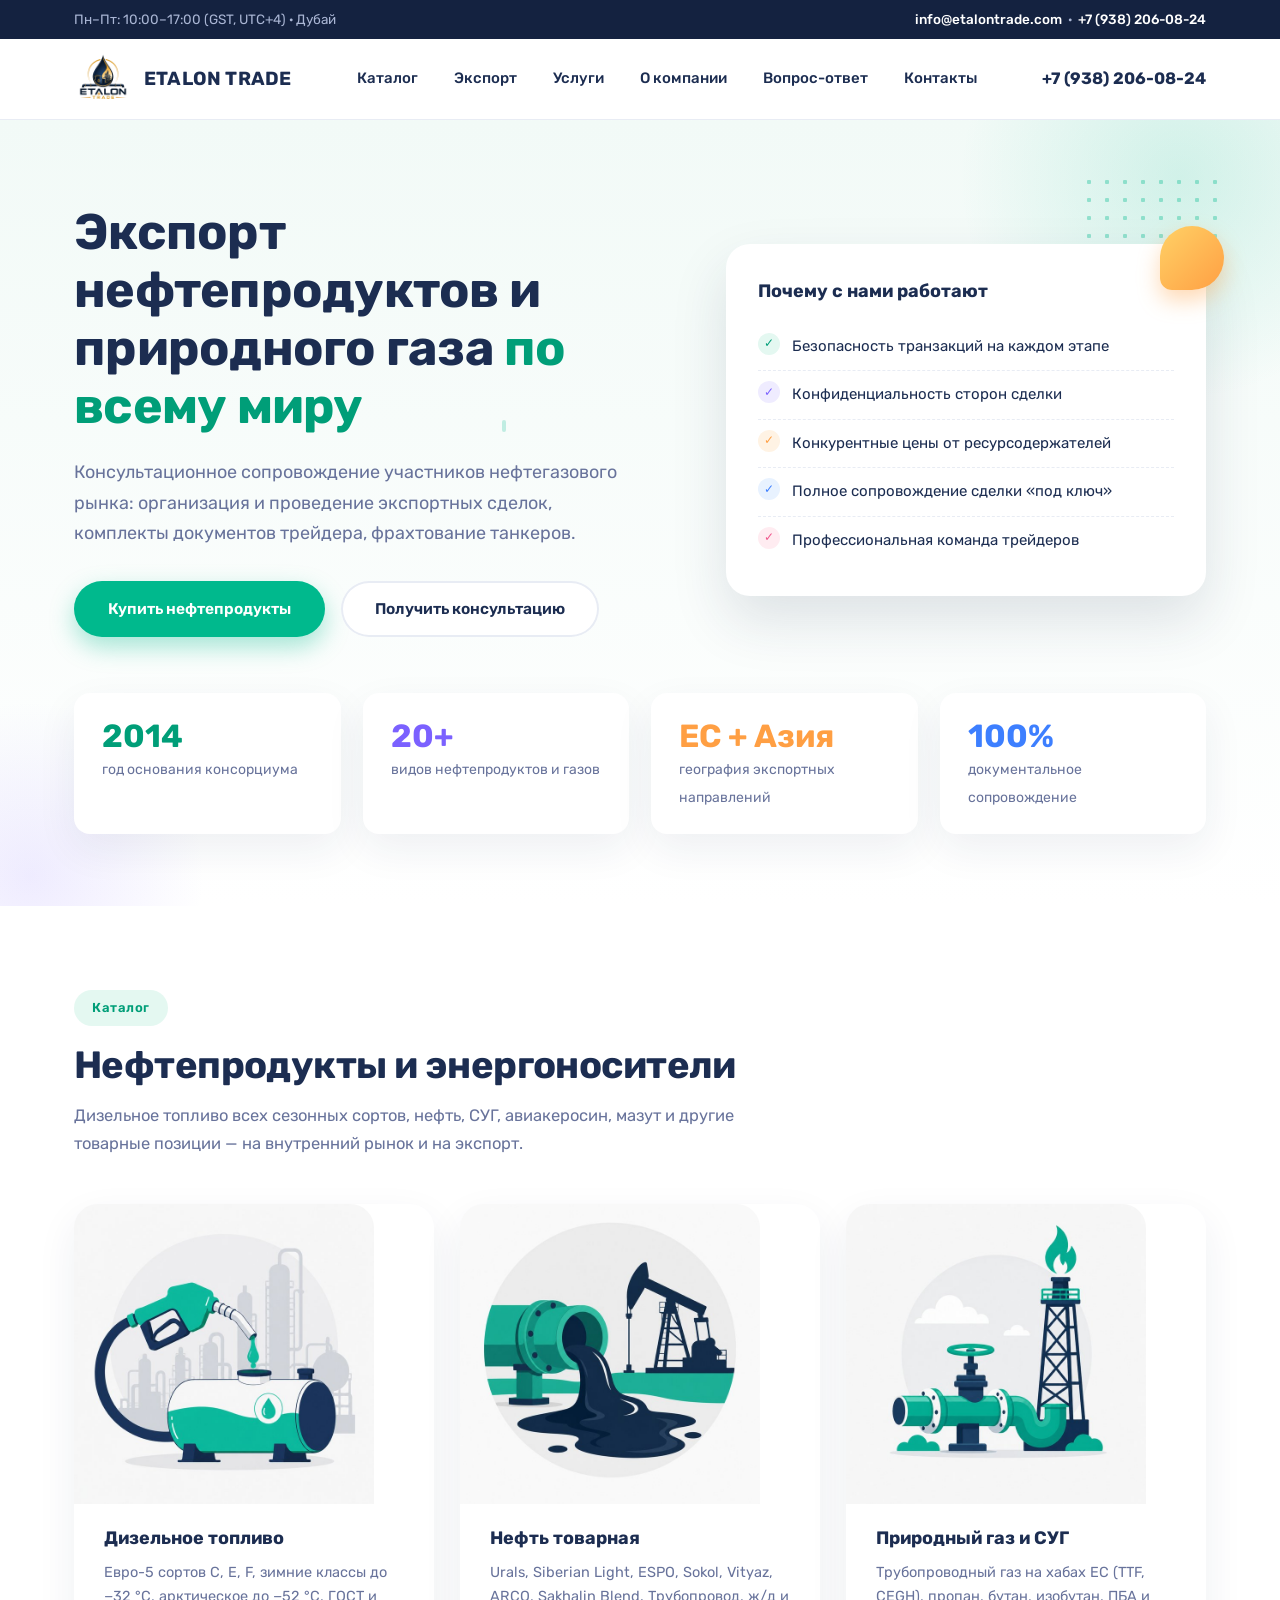
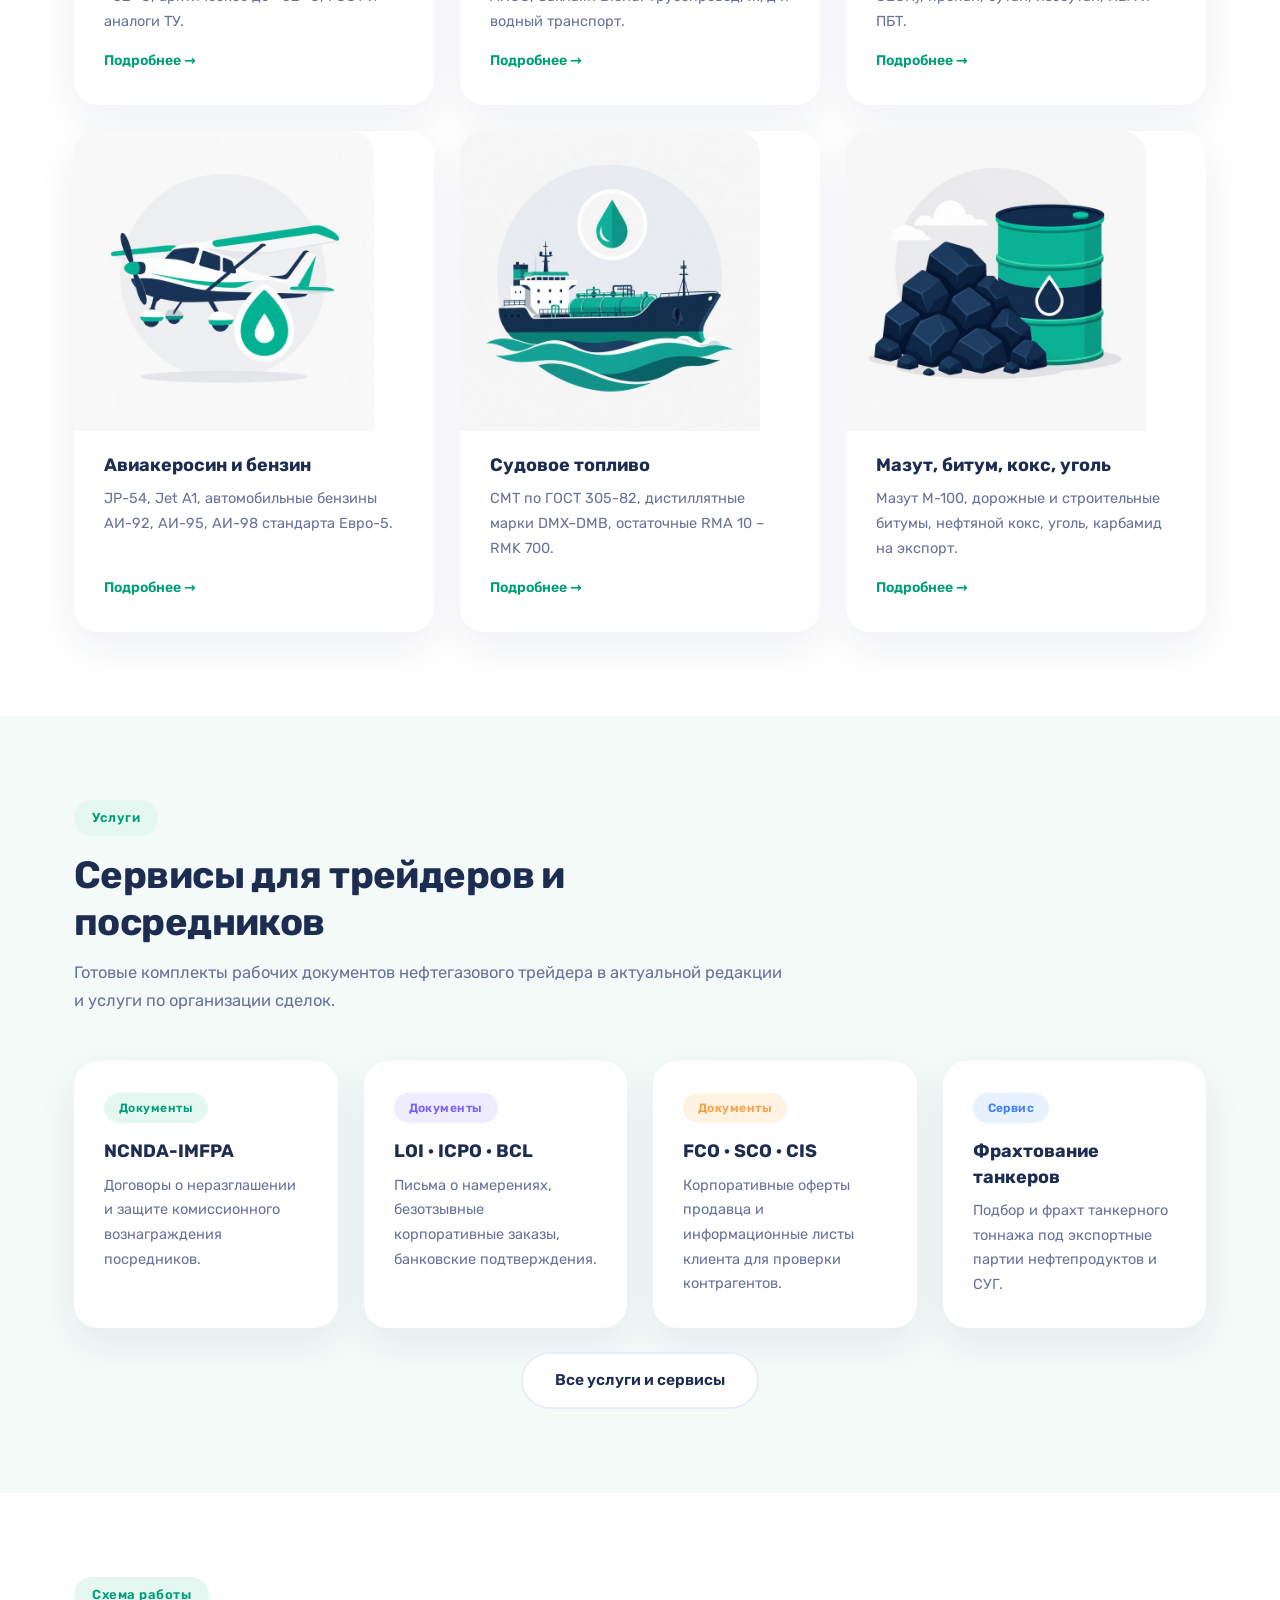
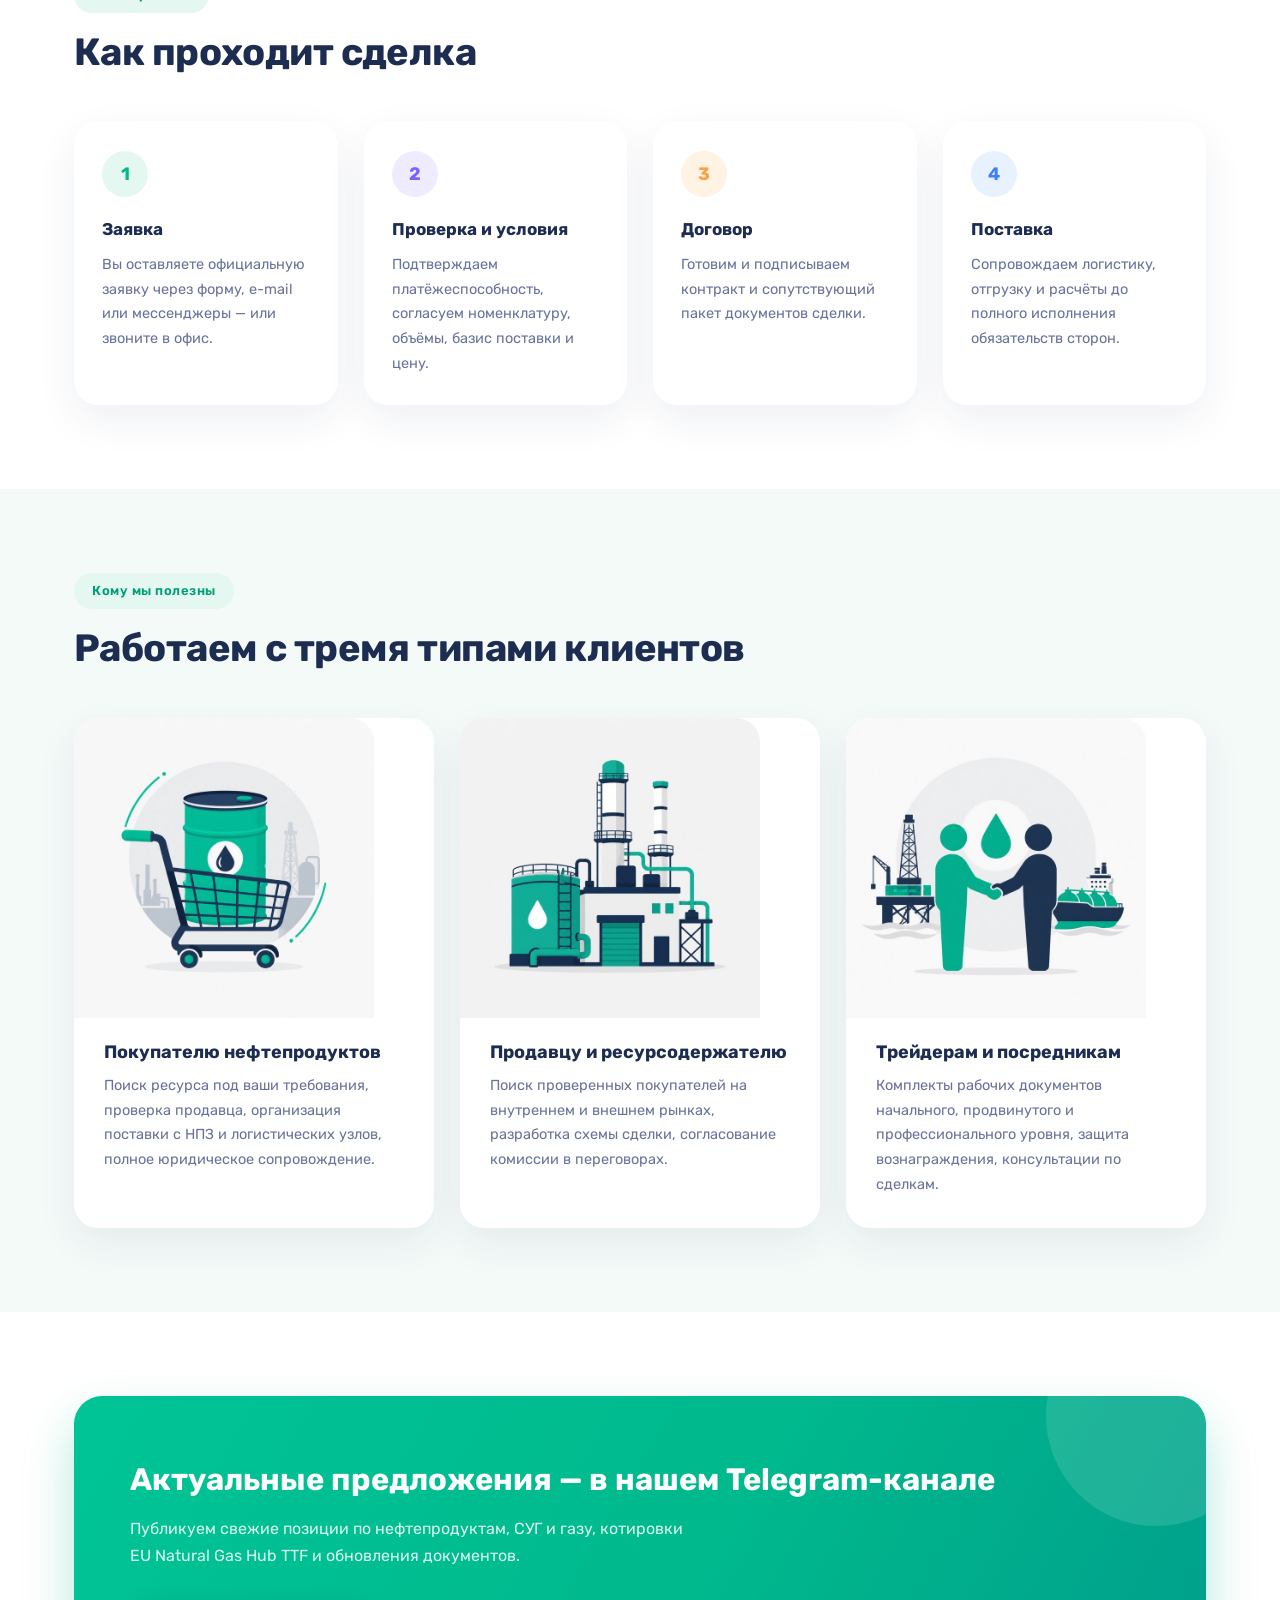
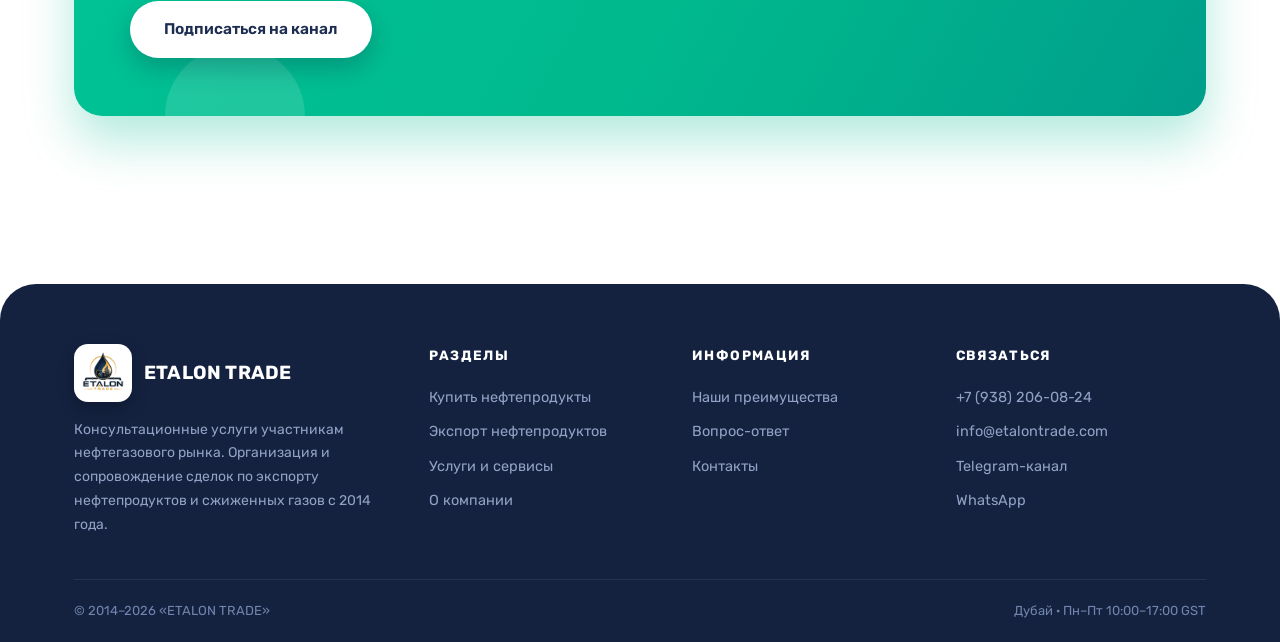
==== commit ddb2f8b1: "Replace all remaining SVG icons with generated illustrations Every remaining flat SVG icon across in" ====
--- a/index.html
+++ b/index.html
@@ -83,39 +83,37 @@
     </div>
     <div class="grid grid-3">
       <a class="card" href="catalog.html#diesel">
-        <img class="card-photo" src="assets/diesel-thumb.jpg" alt="Дизельное топливо — заправка топливозаправщика на фоне НПЗ" loading="lazy">
-        <div class="icon"><svg viewBox="0 0 24 24" fill="none" stroke="currentColor" stroke-width="1.8" stroke-linecap="round" stroke-linejoin="round"><rect x="4" y="4" width="9" height="16" rx="1.5"/><path d="M4 10h9"/><path d="M13 8.5h2.2L18 11v6.5a1.5 1.5 0 0 1-3 0V15a1.3 1.3 0 0 0-1.3-1.3H13"/><path d="M7 7h3"/></svg></div>
+        <img class="card-photo" src="assets/illus-diesel.jpg" alt="Дизельное топливо">
         <h3>Дизельное топливо</h3>
         <p>Евро-5 сортов C, E, F, зимние классы до −32 °C, арктическое до −52 °C, ГОСТ и аналоги ТУ.</p>
         <span class="card-link">Подробнее →</span>
       </a>
       <a class="card" href="catalog.html#export">
-        <img class="card-photo" src="assets/oil-thumb.jpg" alt="Нефть товарная — нефтепровод на фоне нефтяных качалок на закате" loading="lazy">
+        <img class="card-photo" src="assets/illus-oil-crude.jpg" alt="Нефть товарная">
         <h3>Нефть товарная</h3>
         <p>Urals, Siberian Light, ESPO, Sokol, Vityaz, ARCO, Sakhalin Blend. Трубопровод, ж/д и водный транспорт.</p>
         <span class="card-link">Подробнее →</span>
       </a>
       <a class="card" href="catalog.html#gas">
-        <img class="card-photo" src="assets/gas-thumb.jpg" alt="Природный газ и СУГ — резервуары LPG, пропан, бутан и изобутан на терминале" loading="lazy">
-        <div class="icon"><svg viewBox="0 0 24 24" fill="none" stroke="currentColor" stroke-width="1.8" stroke-linecap="round" stroke-linejoin="round"><path d="M12 21c4.4 0 7.5-2.9 7.5-7 0-3-2-5.2-3.6-7.3C14.7 5 13.6 3.3 13 2c-1 2-3 4.3-3 6.8 0 1.6.9 2.4 1.8 2.4-1.6 0-3.3-1.1-3.3-3.6C6.7 9.6 4.5 12.5 4.5 15c0 3.6 3.1 6 7.5 6z"/></svg></div>
+        <img class="card-photo" src="assets/illus-gas-natural.jpg" alt="Природный газ и СУГ">
         <h3>Природный газ и СУГ</h3>
         <p>Трубопроводный газ на хабах ЕС (TTF, CEGH), пропан, бутан, изобутан, ПБА и ПБТ.</p>
         <span class="card-link">Подробнее →</span>
       </a>
       <a class="card" href="catalog.html#export">
-        <div class="icon"><svg viewBox="0 0 24 24" fill="none" stroke="currentColor" stroke-width="1.8" stroke-linecap="round" stroke-linejoin="round"><path d="M21 3 3 10.5l7 2.5 2.5 7L21 3z"/><path d="M12.5 13.5 21 3"/></svg></div>
+        <img class="card-photo" src="assets/illus-aviation-fuel.jpg" alt="Авиакеросин и бензин">
         <h3>Авиакеросин и бензин</h3>
         <p>JP-54, Jet A1, автомобильные бензины АИ-92, АИ-95, АИ-98 стандарта Евро-5.</p>
         <span class="card-link">Подробнее →</span>
       </a>
       <a class="card" href="catalog.html#marine">
-        <div class="icon"><svg viewBox="0 0 24 24" fill="none" stroke="currentColor" stroke-width="1.8" stroke-linecap="round" stroke-linejoin="round"><path d="M4 16h16l-1.6 3.8a2 2 0 0 1-1.9 1.2H7.5a2 2 0 0 1-1.9-1.2L4 16z"/><path d="M7 16V9h4l3 5"/><path d="M10 9V5h1.5v4"/></svg></div>
+        <img class="card-photo" src="assets/illus-marine-fuel.jpg" alt="Судовое топливо">
         <h3>Судовое топливо</h3>
         <p>СМТ по ГОСТ 305-82, дистиллятные марки DMX–DMB, остаточные RMA 10 – RMK 700.</p>
         <span class="card-link">Подробнее →</span>
       </a>
       <a class="card" href="catalog.html#other">
-        <div class="icon"><svg viewBox="0 0 24 24" fill="none" stroke="currentColor" stroke-width="1.8" stroke-linecap="round" stroke-linejoin="round"><path d="M12 3 3 8l9 5 9-5-9-5z"/><path d="M3 12l9 5 9-5"/><path d="M3 16l9 5 9-5"/></svg></div>
+        <img class="card-photo" src="assets/illus-solid-cargo.jpg" alt="Мазут, битум, кокс, уголь">
         <h3>Мазут, битум, кокс, уголь</h3>
         <p>Мазут М-100, дорожные и строительные битумы, нефтяной кокс, уголь, карбамид на экспорт.</p>
         <span class="card-link">Подробнее →</span>
@@ -194,17 +192,17 @@
     </div>
     <div class="grid grid-3">
       <div class="card">
-        <div class="icon"><svg viewBox="0 0 24 24" fill="none" stroke="currentColor" stroke-width="1.8" stroke-linecap="round" stroke-linejoin="round"><circle cx="9.5" cy="20" r="1.3"/><circle cx="18" cy="20" r="1.3"/><path d="M2.5 3h2.6l2.7 12a2 2 0 0 0 2 1.6h7.8a2 2 0 0 0 2-1.5L21 8H6"/></svg></div>
+        <img class="card-photo" src="assets/illus-buyer.jpg" alt="Покупателю нефтепродуктов">
         <h3>Покупателю нефтепродуктов</h3>
         <p>Поиск ресурса под ваши требования, проверка продавца, организация поставки с НПЗ и логистических узлов, полное юридическое сопровождение.</p>
       </div>
       <div class="card">
-        <div class="icon"><svg viewBox="0 0 24 24" fill="none" stroke="currentColor" stroke-width="1.8" stroke-linecap="round" stroke-linejoin="round"><path d="M4 21V11l5 3.2V11l5 3.2V8l6 4v9z"/><path d="M4 21h18"/><path d="M8 21v-4"/><path d="M13 21v-4"/></svg></div>
+        <img class="card-photo" src="assets/illus-seller.jpg" alt="Продавцу и ресурсодержателю">
         <h3>Продавцу и ресурсодержателю</h3>
         <p>Поиск проверенных покупателей на внутреннем и внешнем рынках, разработка схемы сделки, согласование комиссии в переговорах.</p>
       </div>
       <div class="card">
-        <div class="icon"><svg viewBox="0 0 24 24" fill="none" stroke="currentColor" stroke-width="1.8" stroke-linecap="round" stroke-linejoin="round"><circle cx="9" cy="8" r="3.2"/><path d="M2.5 20a6.5 6.5 0 0 1 13 0"/><circle cx="17.5" cy="9" r="2.3"/><path d="M15.3 13.5A5.5 5.5 0 0 1 21.5 19"/></svg></div>
+        <img class="card-photo" src="assets/illus-traders.jpg" alt="Трейдерам и посредникам">
         <h3>Трейдерам и посредникам</h3>
         <p>Комплекты рабочих документов начального, продвинутого и профессионального уровня, защита вознаграждения, консультации по сделкам.</p>
       </div>
--- a/assets/styles.css
+++ b/assets/styles.css
@@ -448,8 +448,7 @@
 
 .section-banner {
   width: 100%;
-  height: 280px;
-  object-fit: cover;
+  height: auto;
   border-radius: var(--radius);
   box-shadow: var(--shadow);
   margin-bottom: 40px;
@@ -479,9 +478,8 @@
 
 .card .card-photo {
   width: calc(100% + 60px);
-  height: 160px;
+  height: auto;
   margin: -32px -30px 22px;
-  object-fit: cover;
   border-radius: var(--radius) var(--radius) 0 0;
   display: block;
 }
@@ -759,6 +757,13 @@
   align-items: center;
   justify-content: center;
   font-size: 19px;
+  overflow: hidden;
+}
+
+.contact-row .ci img {
+  width: 100%;
+  height: 100%;
+  object-fit: cover;
 }
 
 .contact-row:nth-child(2) .ci { background: var(--chip-violet-bg); }
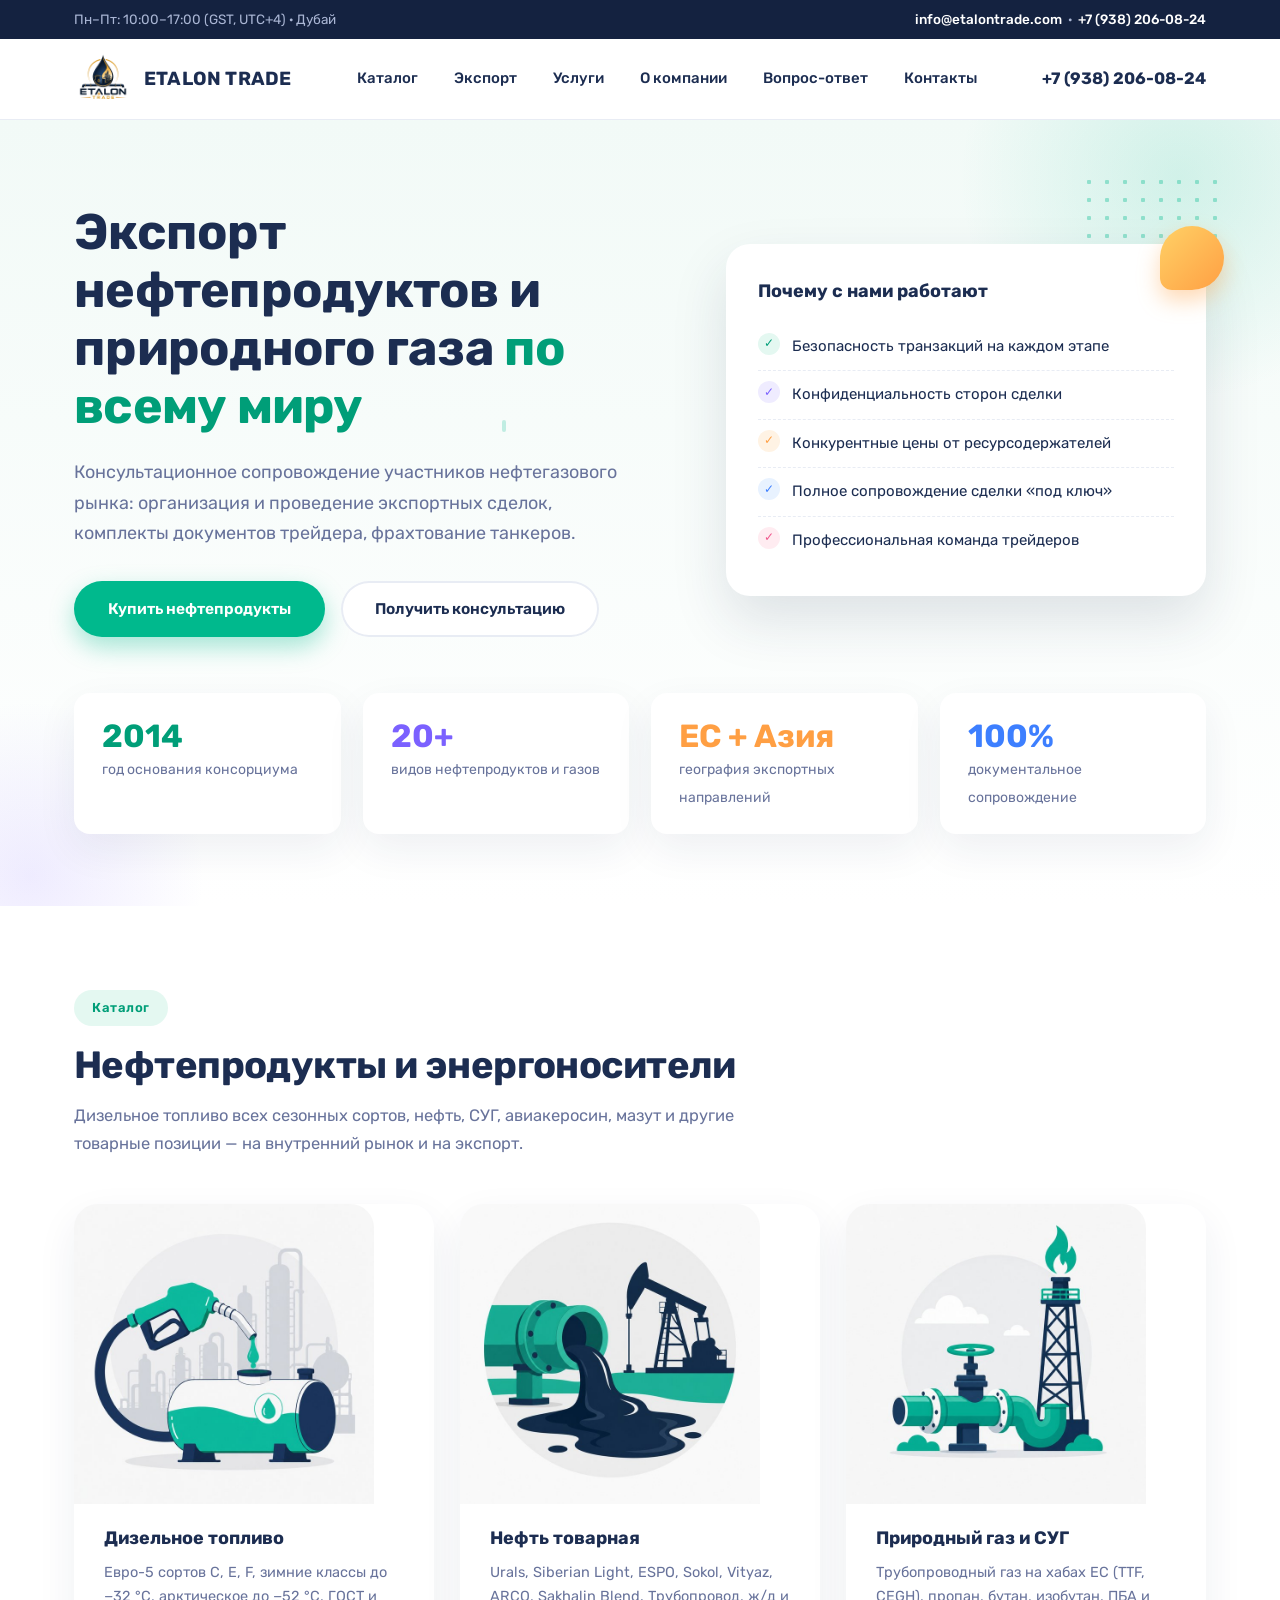
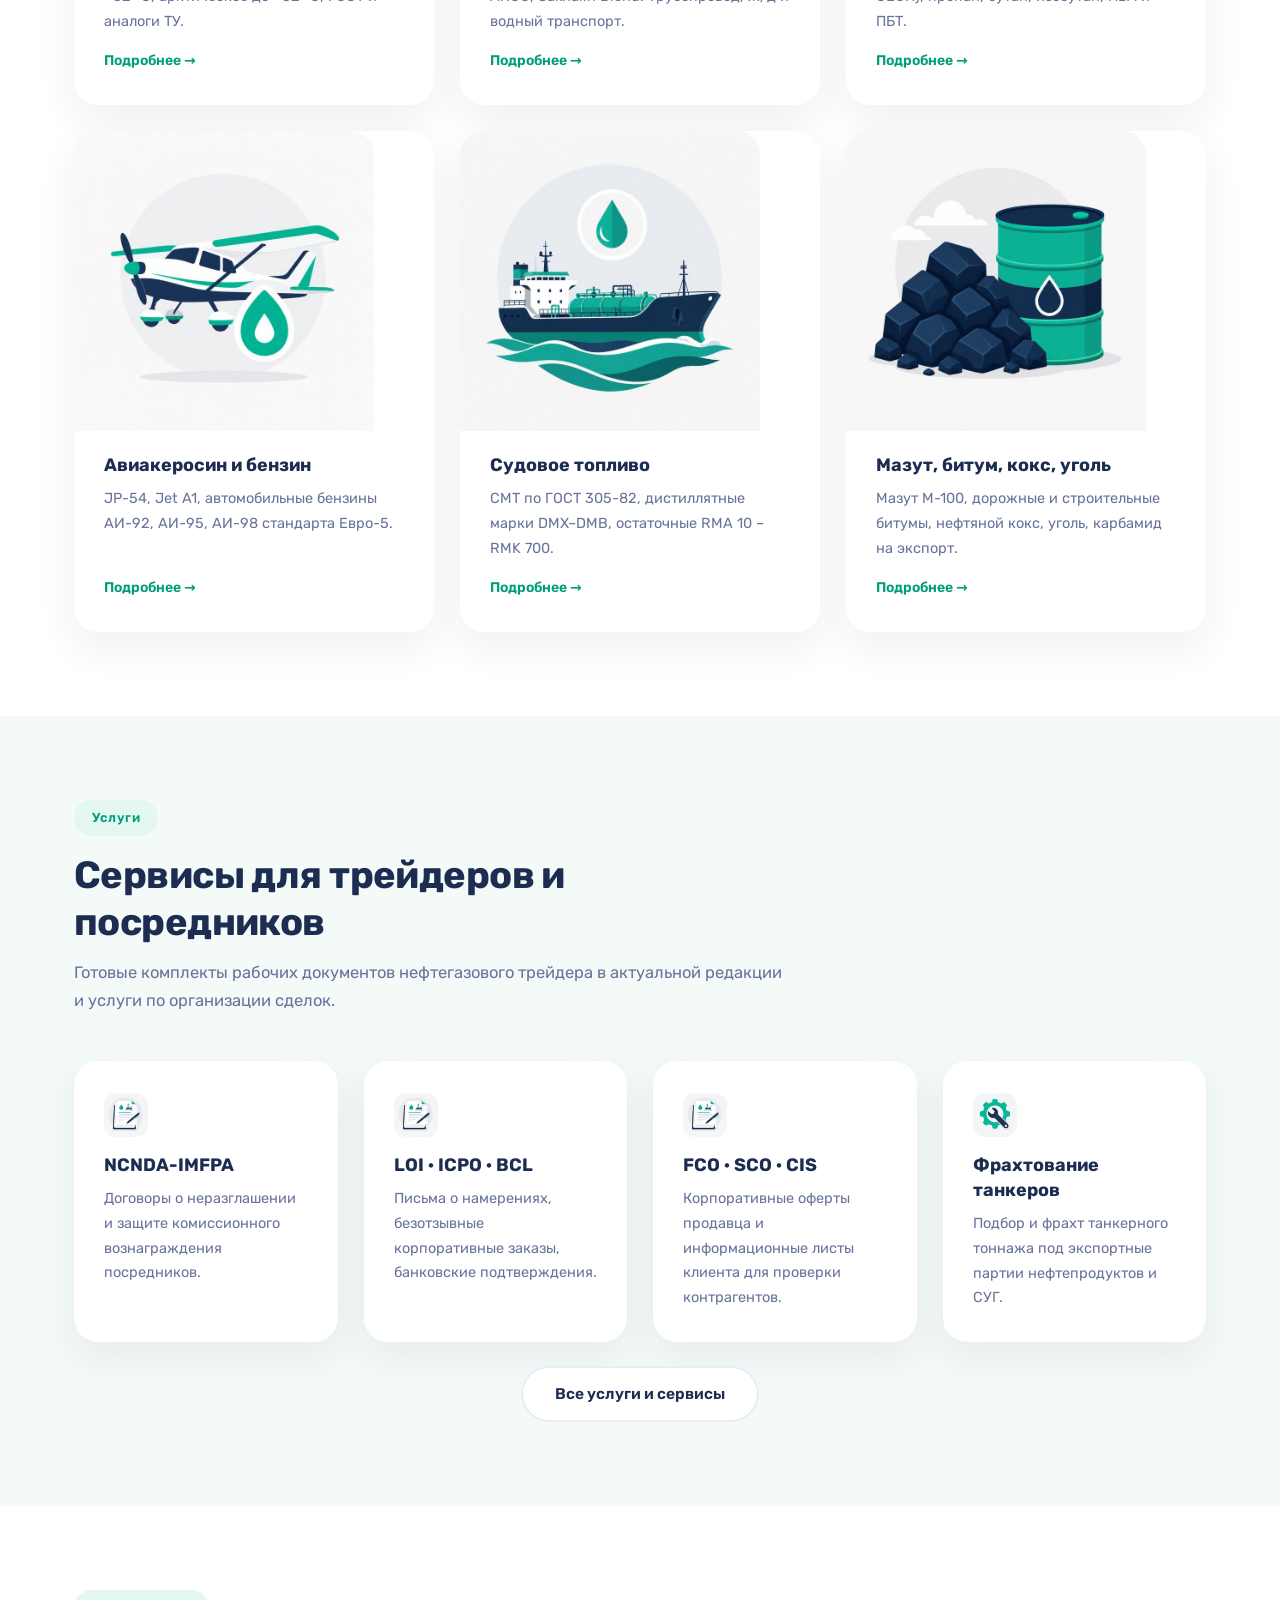
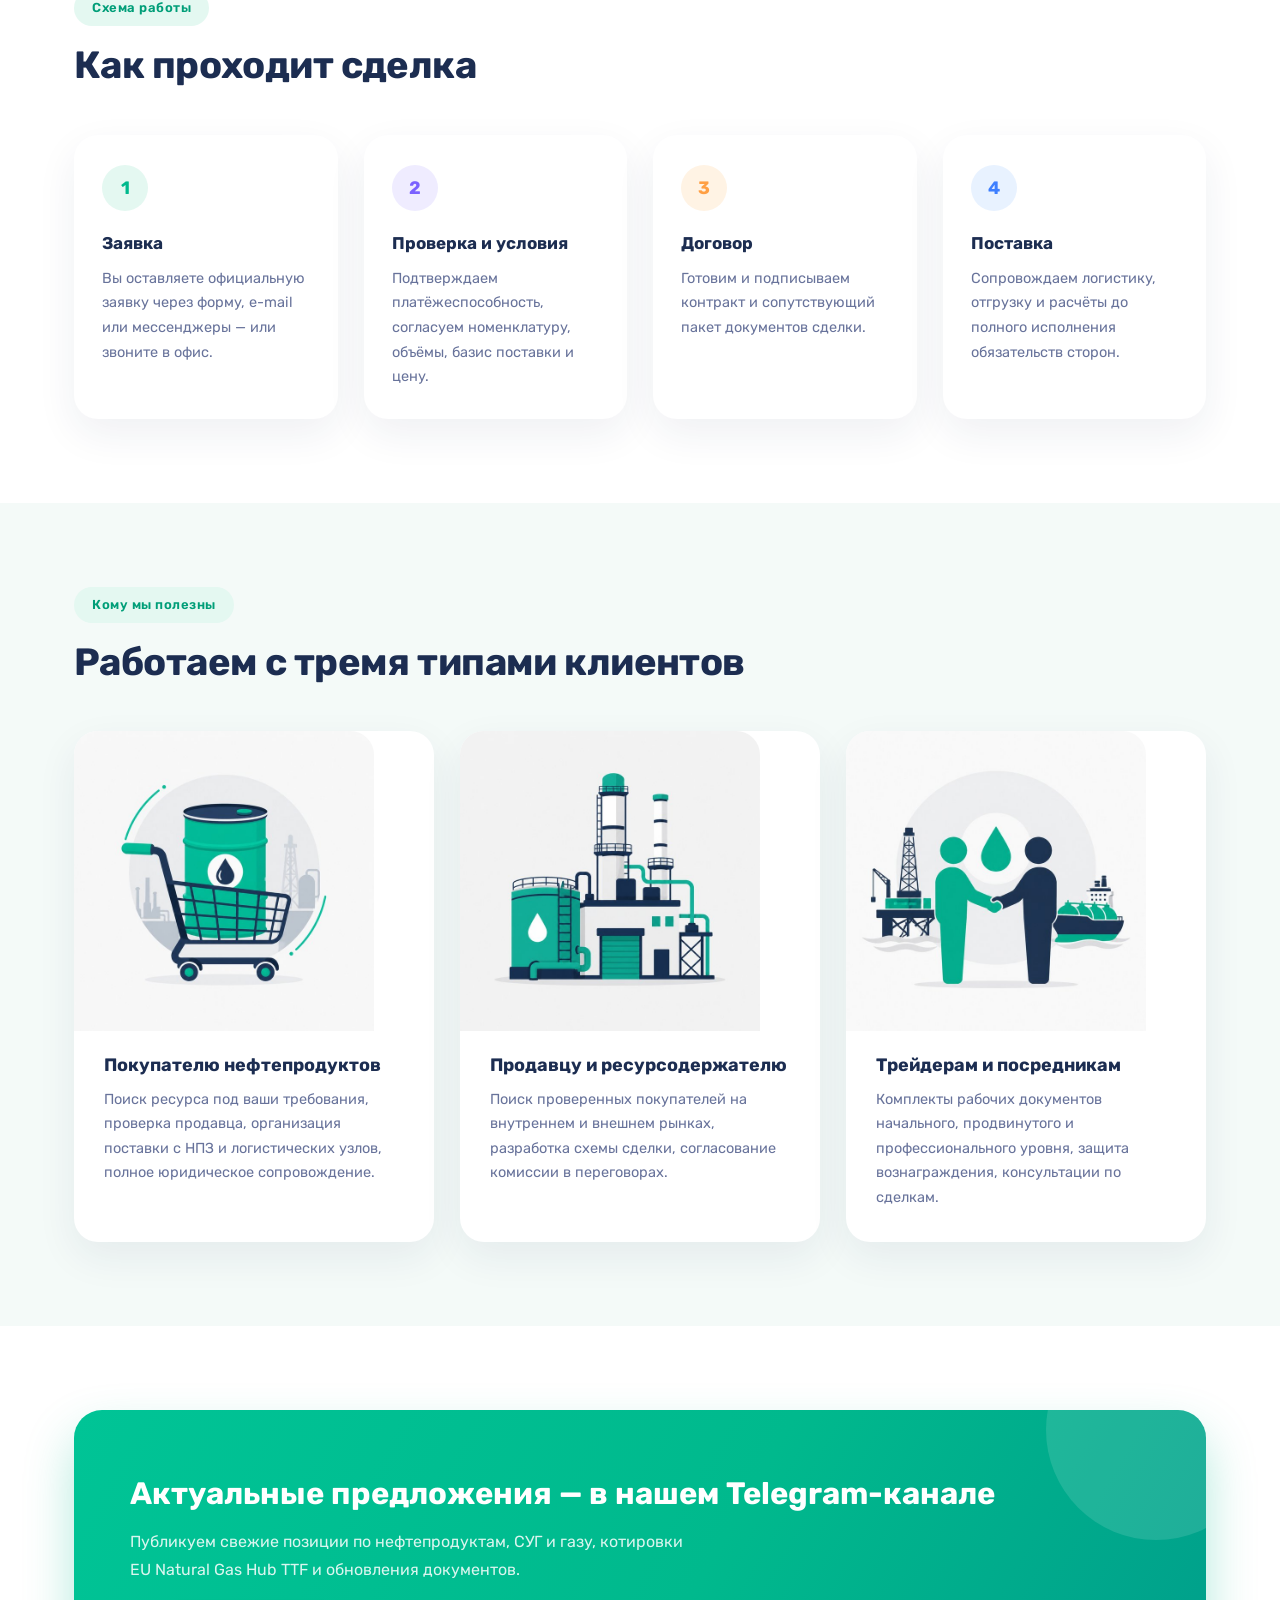
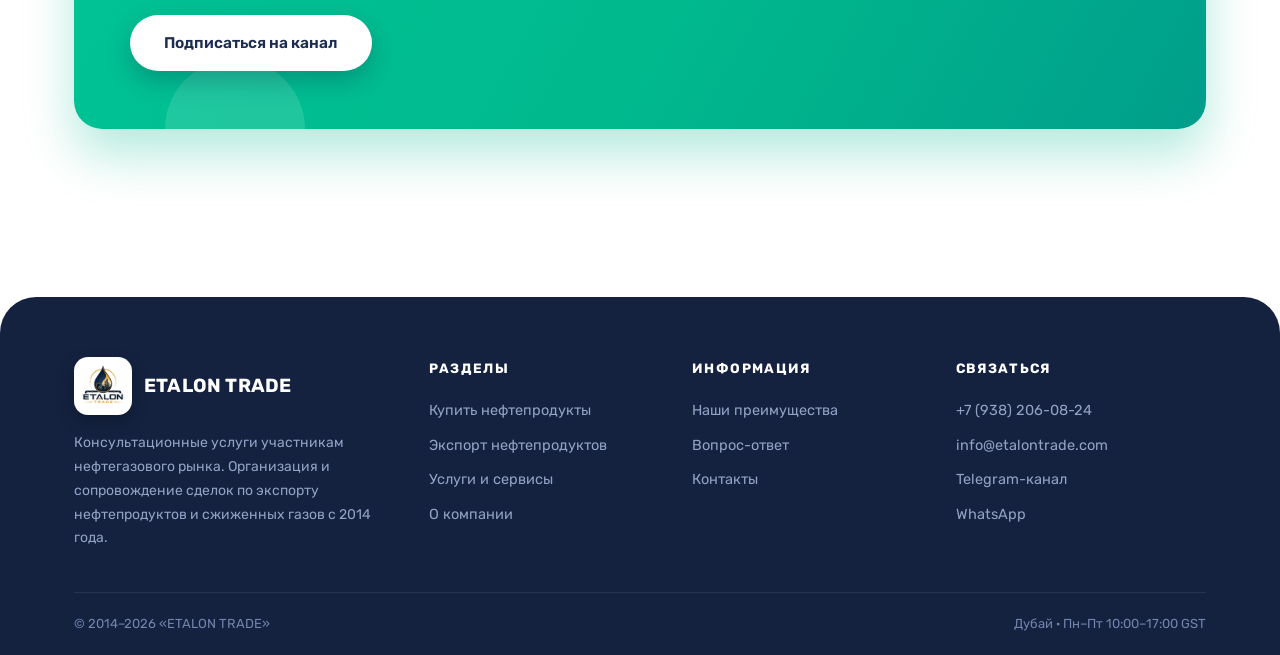
==== commit 038c2b9d: "Replace "Документы"/"Сервис" text tags with generated icons Swaps the small pill-shaped text badges " ====
--- a/index.html
+++ b/index.html
@@ -131,22 +131,22 @@
     </div>
     <div class="grid grid-4">
       <a class="card" href="services.html">
-        <span class="tag">Документы</span>
+        <img class="tag-icon" src="assets/illus-tag-documents.jpg" alt="Документы">
         <h3>NCNDA-IMFPA</h3>
         <p>Договоры о неразглашении и защите комиссионного вознаграждения посредников.</p>
       </a>
       <a class="card" href="services.html">
-        <span class="tag">Документы</span>
+        <img class="tag-icon" src="assets/illus-tag-documents.jpg" alt="Документы">
         <h3>LOI · ICPO · BCL</h3>
         <p>Письма о намерениях, безотзывные корпоративные заказы, банковские подтверждения.</p>
       </a>
       <a class="card" href="services.html">
-        <span class="tag">Документы</span>
+        <img class="tag-icon" src="assets/illus-tag-documents.jpg" alt="Документы">
         <h3>FCO · SCO · CIS</h3>
         <p>Корпоративные оферты продавца и информационные листы клиента для проверки контрагентов.</p>
       </a>
       <a class="card" href="services.html">
-        <span class="tag">Сервис</span>
+        <img class="tag-icon" src="assets/illus-tag-service.jpg" alt="Сервис">
         <h3>Фрахтование танкеров</h3>
         <p>Подбор и фрахт танкерного тоннажа под экспортные партии нефтепродуктов и СУГ.</p>
       </a>
--- a/assets/styles.css
+++ b/assets/styles.css
@@ -446,15 +446,6 @@
 
 .section-head p { margin-top: 14px; color: var(--c-text-soft); font-size: 16.5px; }
 
-.section-banner {
-  width: 100%;
-  height: auto;
-  border-radius: var(--radius);
-  box-shadow: var(--shadow);
-  margin-bottom: 40px;
-  display: block;
-}
-
 /* ---------- Карточки ---------- */
 
 .grid { display: grid; gap: 26px; }
@@ -533,6 +524,14 @@
   background: var(--c-primary-tint);
   border-radius: 999px;
   padding: 5px 15px;
+  margin-bottom: 16px;
+}
+
+.card .tag-icon {
+  width: 44px;
+  height: 44px;
+  border-radius: 12px;
+  object-fit: cover;
   margin-bottom: 16px;
 }
 
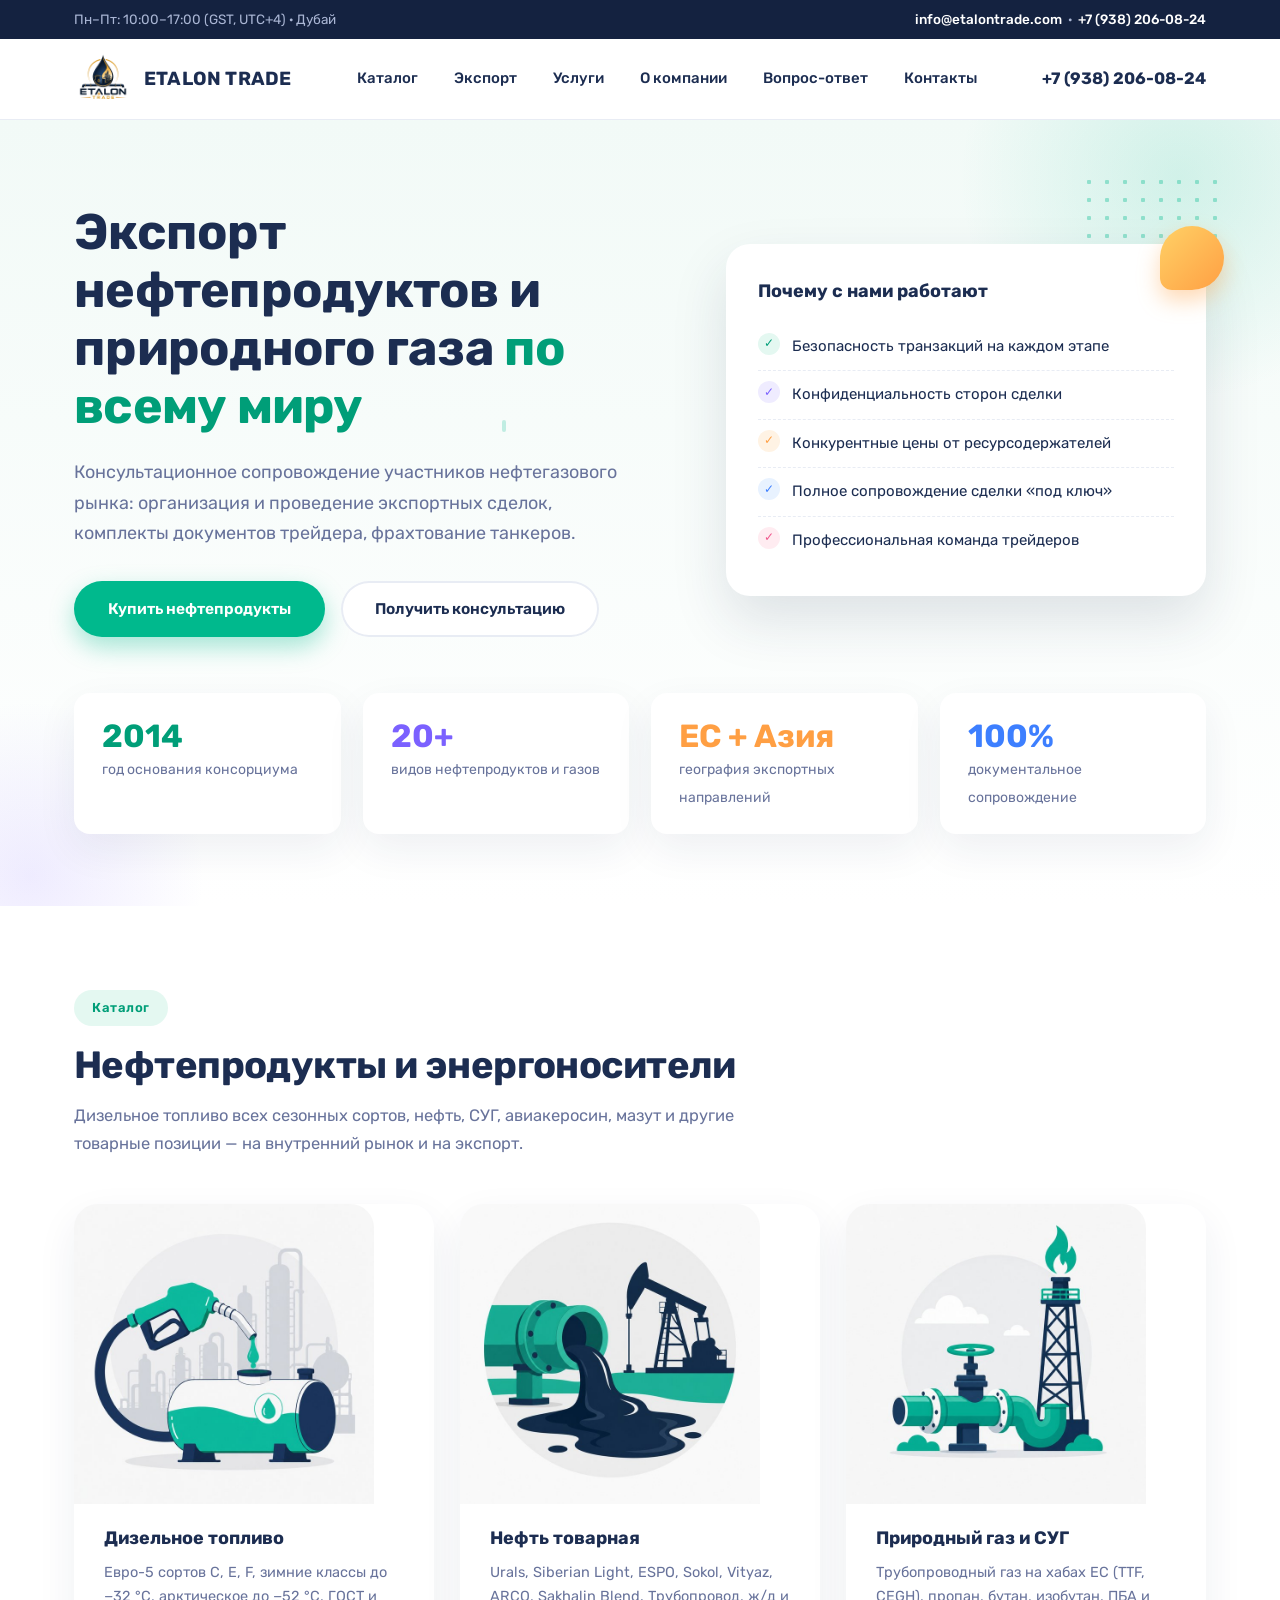
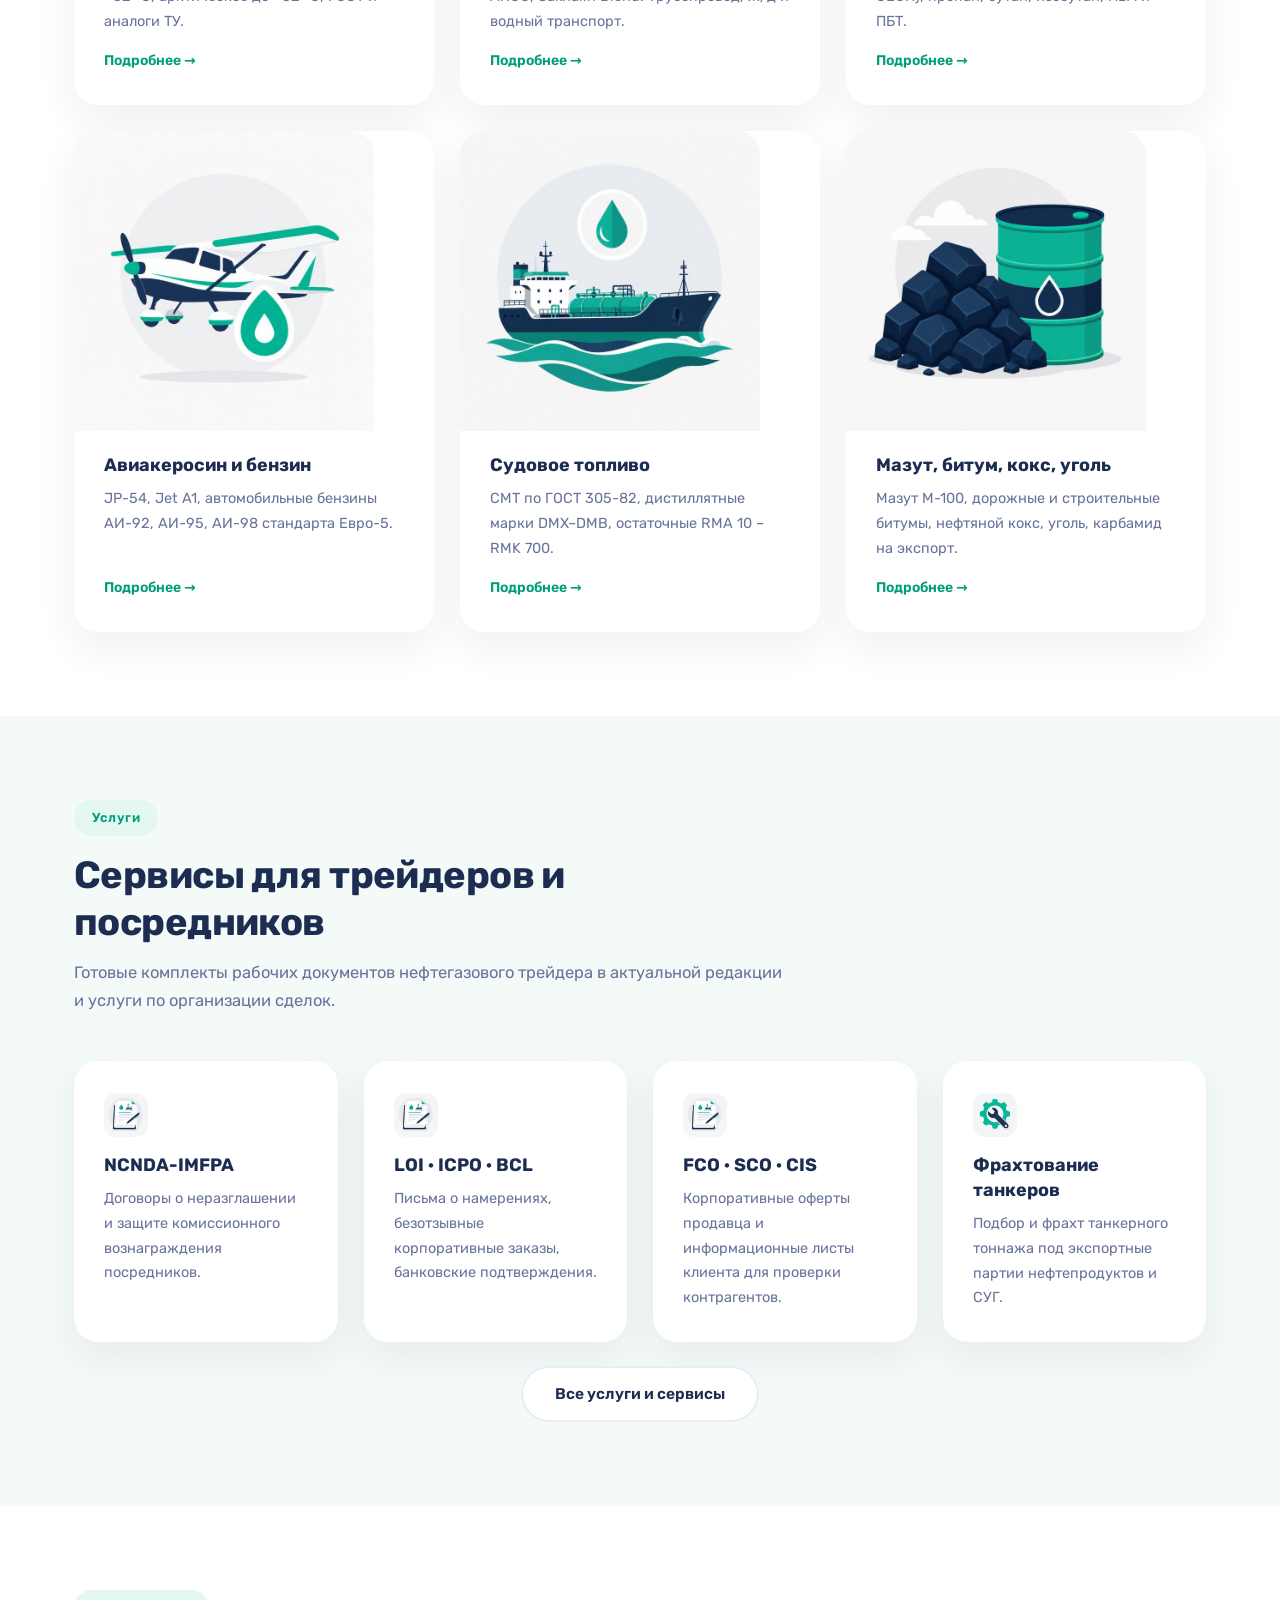
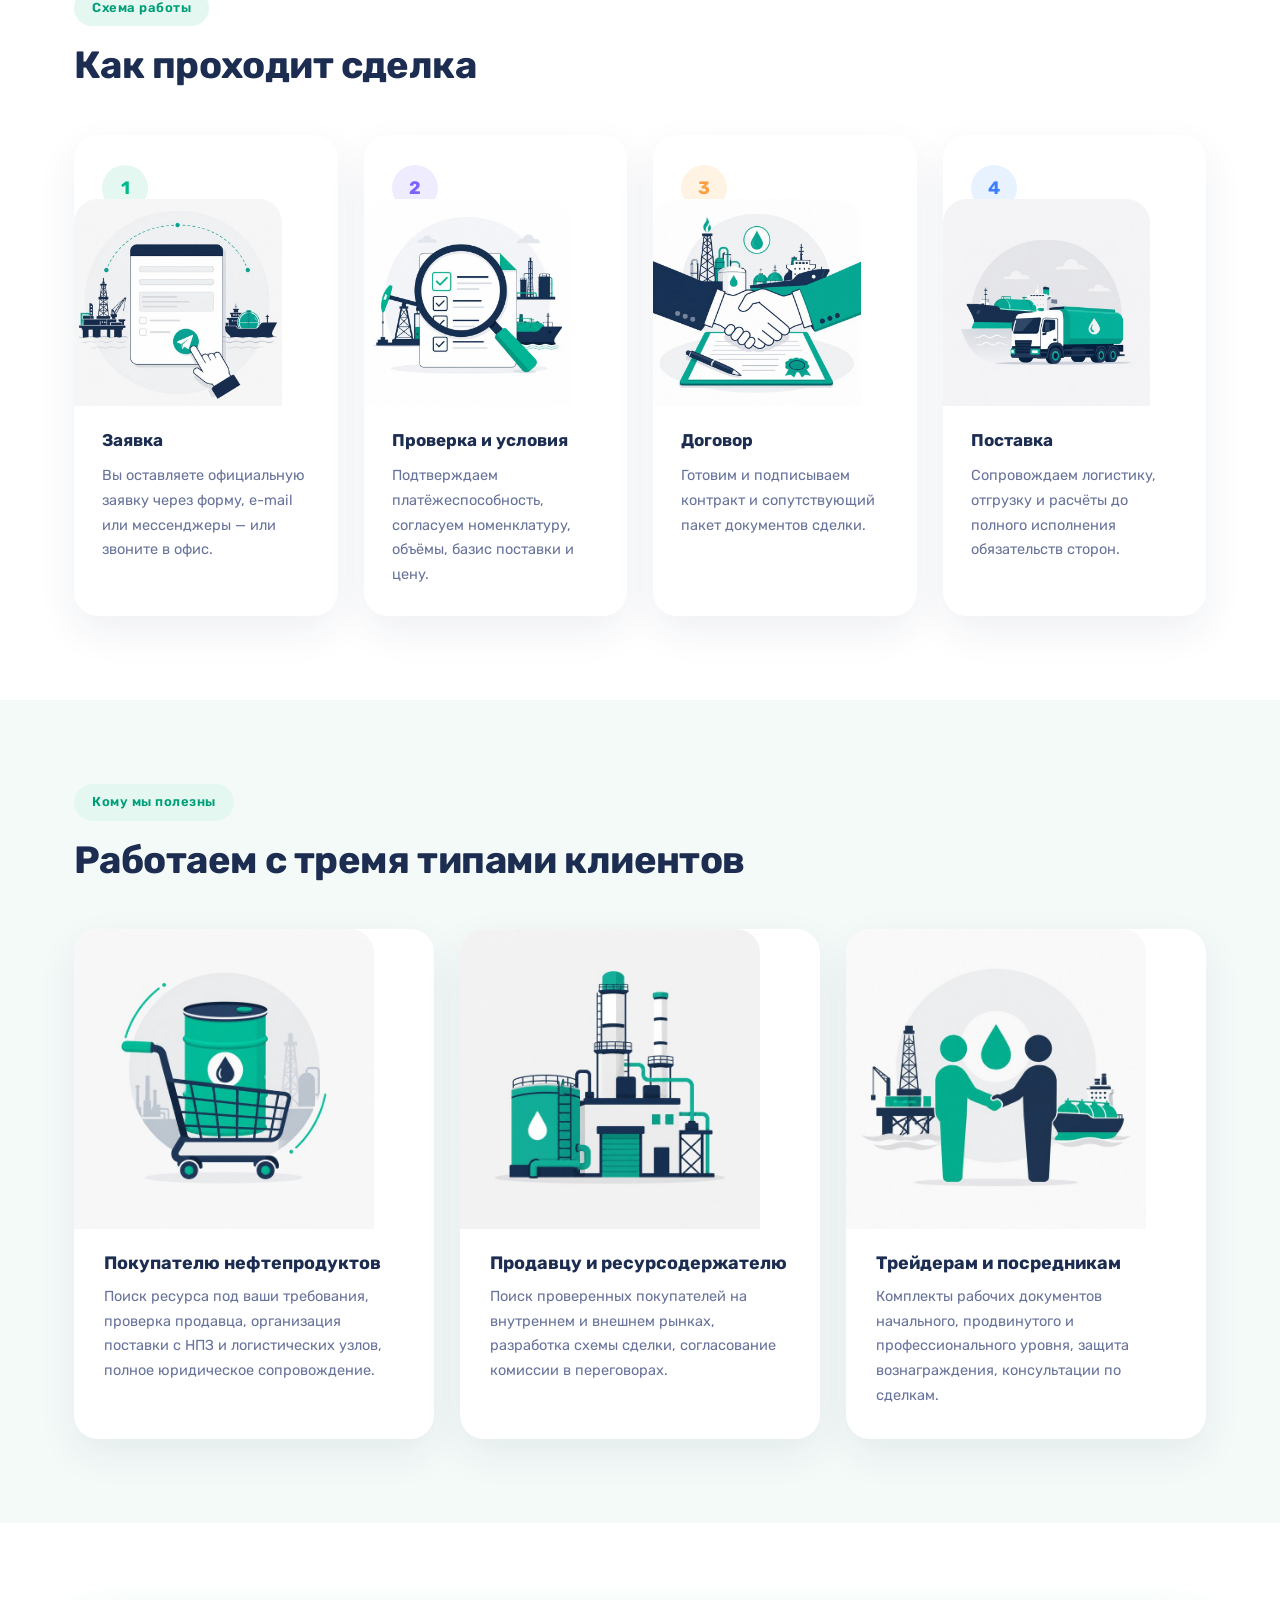
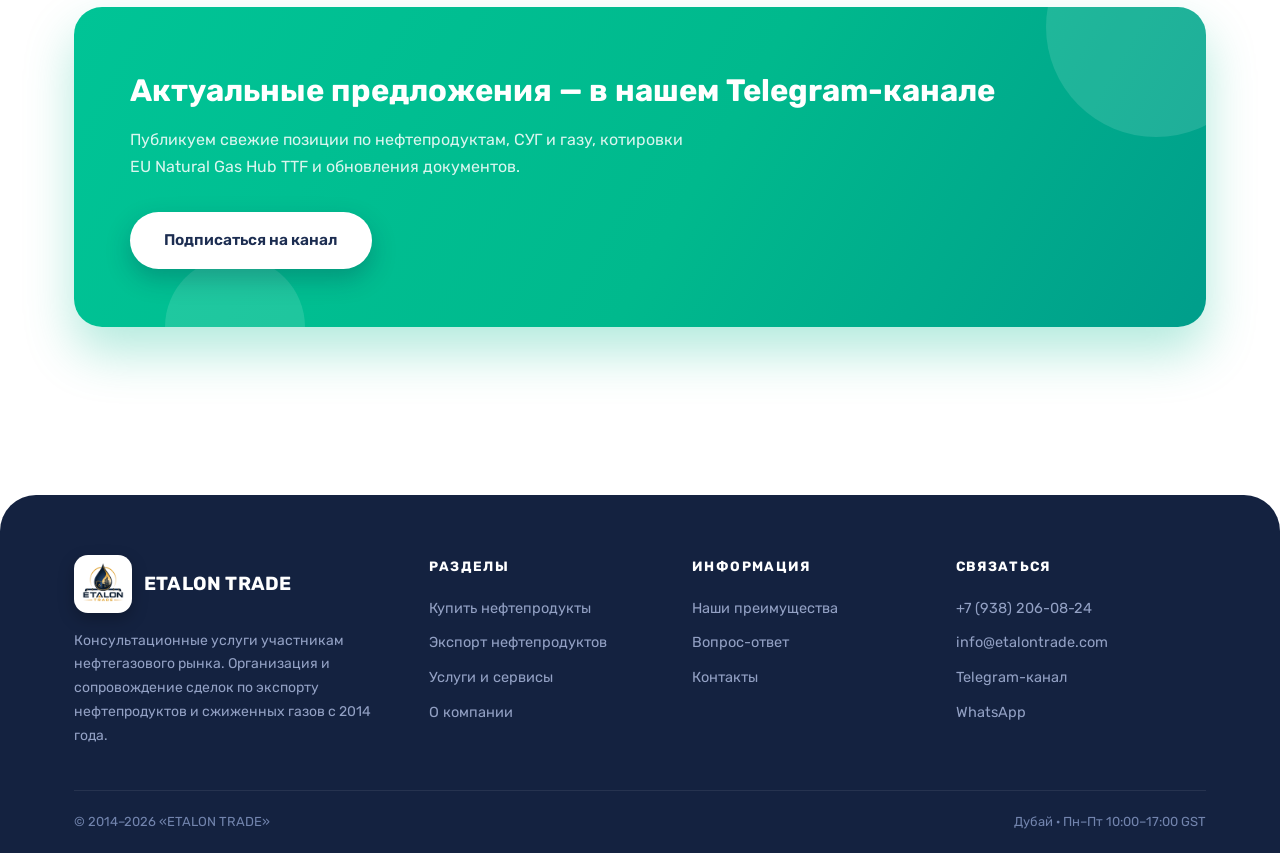
==== commit 429d935a: "Add illustrations to the "Как проходит сделка" steps Adds a generated illustration above each number" ====
--- a/index.html
+++ b/index.html
@@ -165,18 +165,22 @@
     </div>
     <div class="steps">
       <div class="step">
+        <img class="step-photo" src="assets/illus-step-request.jpg" alt="Заявка">
         <h3>Заявка</h3>
         <p>Вы оставляете официальную заявку через форму, e-mail или мессенджеры — или звоните в офис.</p>
       </div>
       <div class="step">
+        <img class="step-photo" src="assets/illus-step-verification.jpg" alt="Проверка и условия">
         <h3>Проверка и условия</h3>
         <p>Подтверждаем платёжеспособность, согласуем номенклатуру, объёмы, базис поставки и цену.</p>
       </div>
       <div class="step">
+        <img class="step-photo" src="assets/illus-step-contract.jpg" alt="Договор">
         <h3>Договор</h3>
         <p>Готовим и подписываем контракт и сопутствующий пакет документов сделки.</p>
       </div>
       <div class="step">
+        <img class="step-photo" src="assets/illus-step-delivery.jpg" alt="Поставка">
         <h3>Поставка</h3>
         <p>Сопровождаем логистику, отгрузку и расчёты до полного исполнения обязательств сторон.</p>
       </div>
--- a/assets/styles.css
+++ b/assets/styles.css
@@ -581,6 +581,14 @@
 }
 
 .step:hover { transform: translateY(-6px); box-shadow: var(--shadow-hover); }
+
+.step .step-photo {
+  width: calc(100% + 56px);
+  height: auto;
+  margin: -30px -28px 20px;
+  border-radius: var(--radius) var(--radius) 0 0;
+  display: block;
+}
 
 .step::before {
   content: counter(step);
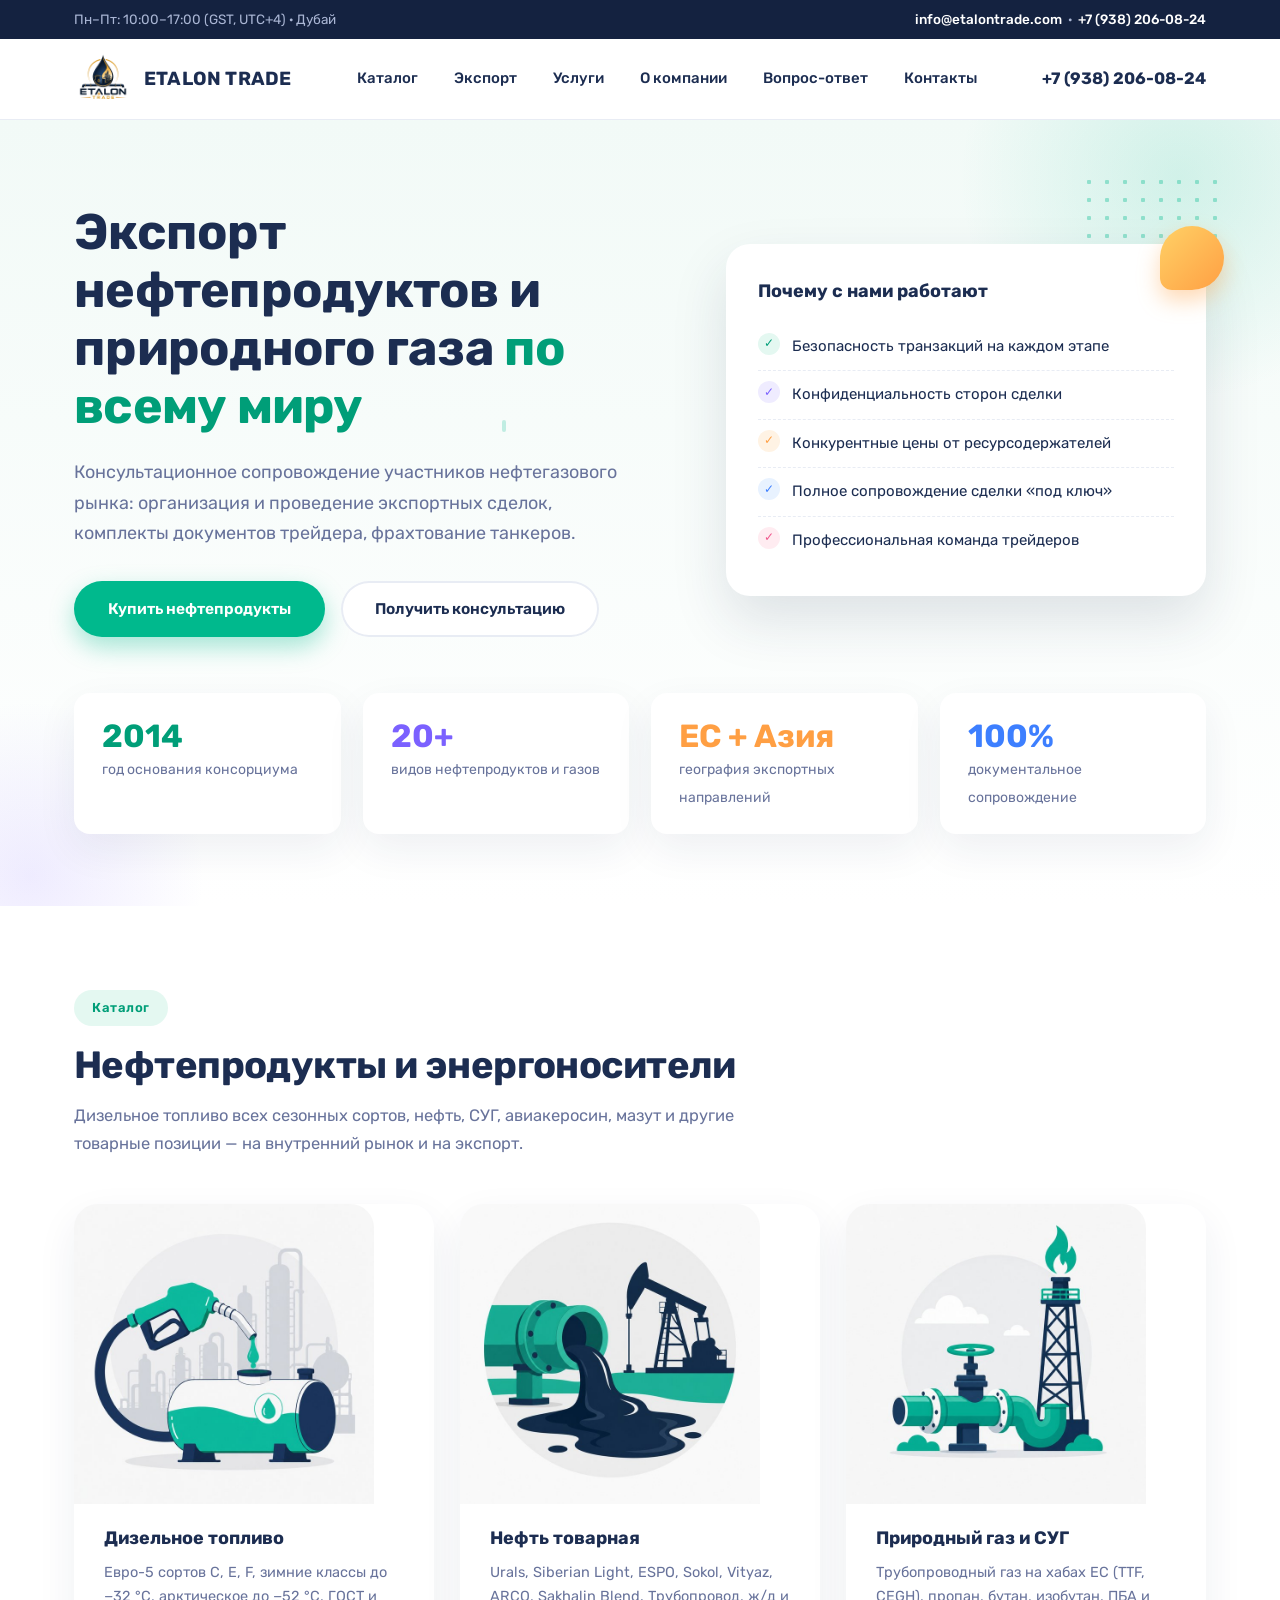
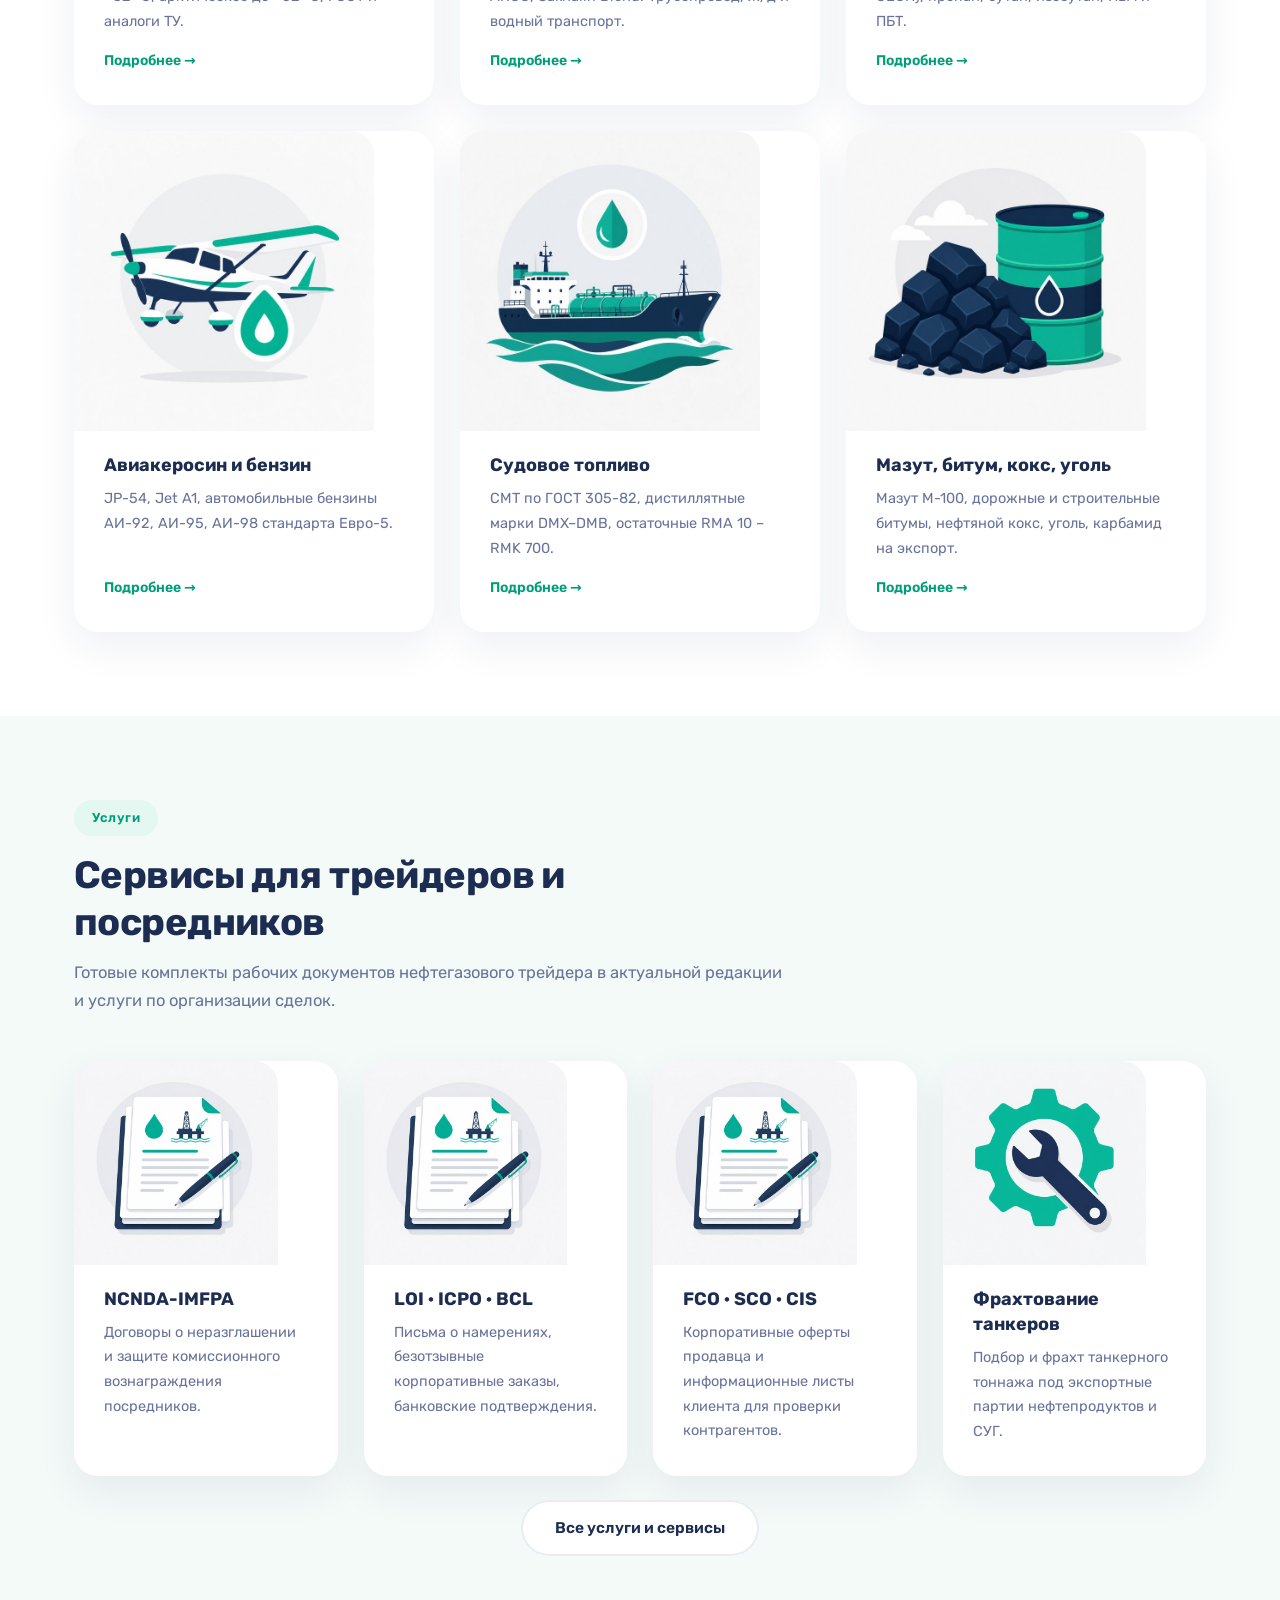
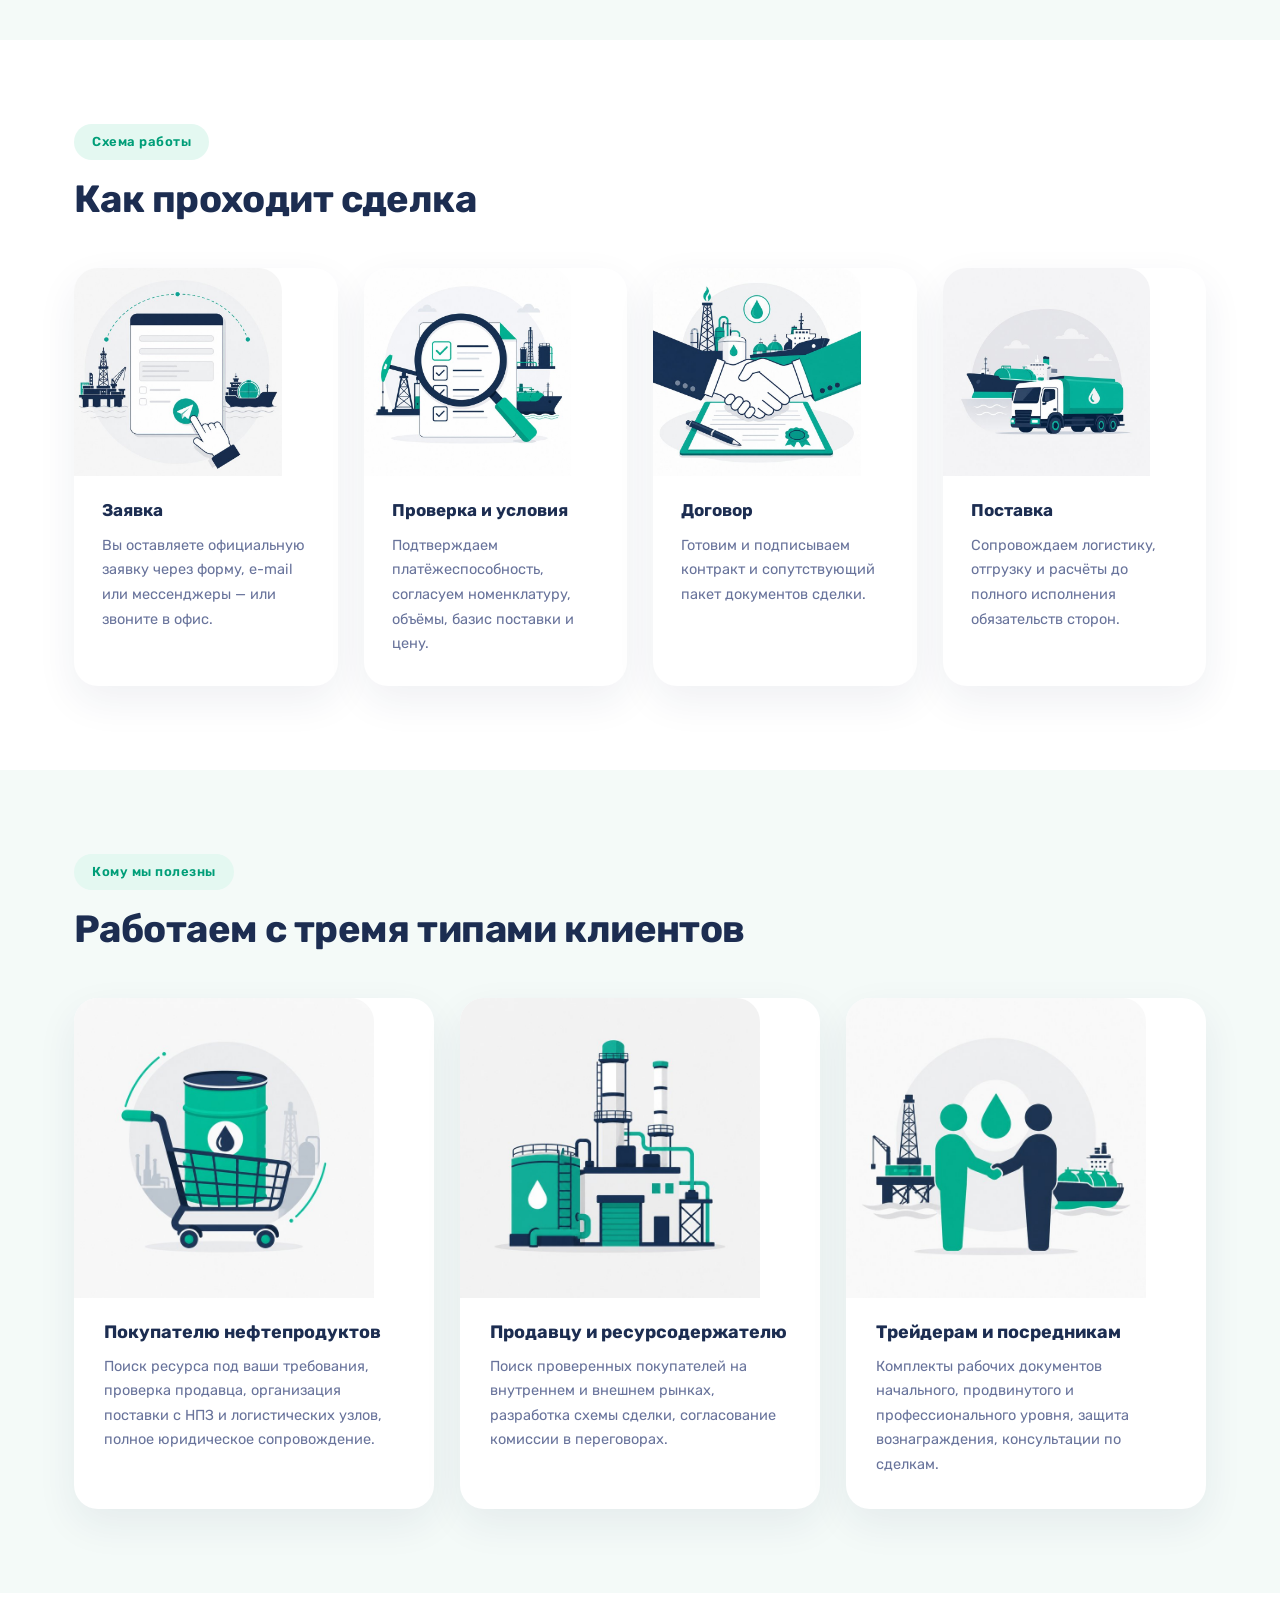
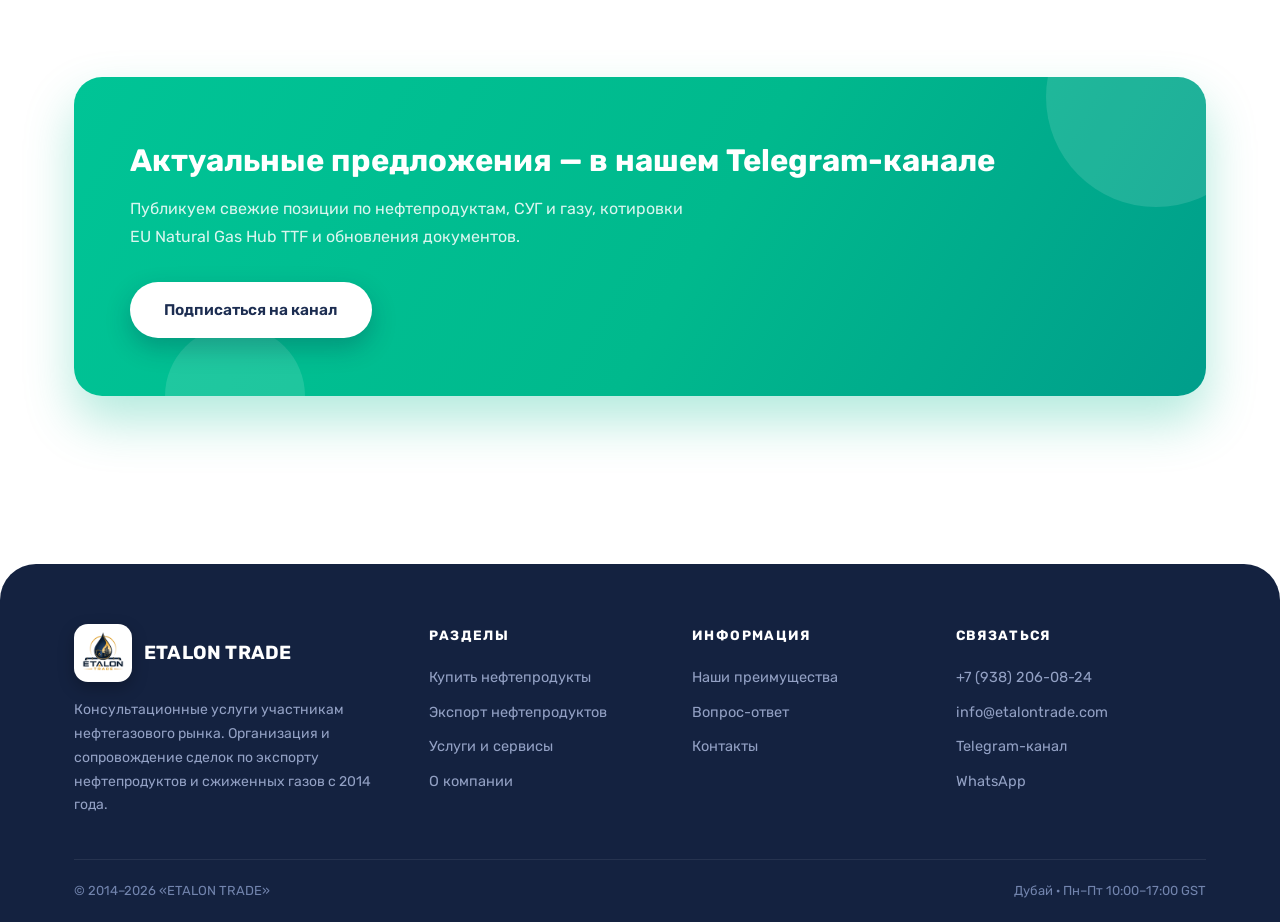
==== commit 50a17da7: "Enlarge tag icons to full-width, drop step numbers on homepage - "Документы"/"Сервис" images on the " ====
--- a/index.html
+++ b/index.html
@@ -131,22 +131,22 @@
     </div>
     <div class="grid grid-4">
       <a class="card" href="services.html">
-        <img class="tag-icon" src="assets/illus-tag-documents.jpg" alt="Документы">
+        <img class="card-photo" src="assets/illus-tag-documents.jpg" alt="Документы">
         <h3>NCNDA-IMFPA</h3>
         <p>Договоры о неразглашении и защите комиссионного вознаграждения посредников.</p>
       </a>
       <a class="card" href="services.html">
-        <img class="tag-icon" src="assets/illus-tag-documents.jpg" alt="Документы">
+        <img class="card-photo" src="assets/illus-tag-documents.jpg" alt="Документы">
         <h3>LOI · ICPO · BCL</h3>
         <p>Письма о намерениях, безотзывные корпоративные заказы, банковские подтверждения.</p>
       </a>
       <a class="card" href="services.html">
-        <img class="tag-icon" src="assets/illus-tag-documents.jpg" alt="Документы">
+        <img class="card-photo" src="assets/illus-tag-documents.jpg" alt="Документы">
         <h3>FCO · SCO · CIS</h3>
         <p>Корпоративные оферты продавца и информационные листы клиента для проверки контрагентов.</p>
       </a>
       <a class="card" href="services.html">
-        <img class="tag-icon" src="assets/illus-tag-service.jpg" alt="Сервис">
+        <img class="card-photo" src="assets/illus-tag-service.jpg" alt="Сервис">
         <h3>Фрахтование танкеров</h3>
         <p>Подбор и фрахт танкерного тоннажа под экспортные партии нефтепродуктов и СУГ.</p>
       </a>
@@ -163,7 +163,7 @@
       <span class="eyebrow">Схема работы</span>
       <h2>Как проходит сделка</h2>
     </div>
-    <div class="steps">
+    <div class="steps no-numbers">
       <div class="step">
         <img class="step-photo" src="assets/illus-step-request.jpg" alt="Заявка">
         <h3>Заявка</h3>
--- a/assets/styles.css
+++ b/assets/styles.css
@@ -527,14 +527,6 @@
   margin-bottom: 16px;
 }
 
-.card .tag-icon {
-  width: 44px;
-  height: 44px;
-  border-radius: 12px;
-  object-fit: cover;
-  margin-bottom: 16px;
-}
-
 .grid > .card:nth-child(6n+2) .tag { background: var(--chip-violet-bg); color: var(--chip-violet); }
 .grid > .card:nth-child(6n+3) .tag { background: var(--chip-orange-bg); color: var(--chip-orange); }
 .grid > .card:nth-child(6n+4) .tag { background: var(--chip-blue-bg); color: var(--chip-blue); }
@@ -608,6 +600,8 @@
 .step:nth-child(2)::before { background: var(--chip-violet-bg); color: var(--chip-violet); }
 .step:nth-child(3)::before { background: var(--chip-orange-bg); color: var(--chip-orange); }
 .step:nth-child(4)::before { background: var(--chip-blue-bg); color: var(--chip-blue); }
+
+.steps.no-numbers .step::before { display: none; }
 
 .step h3 { font-size: 17px; margin-bottom: 8px; }
 .step p { font-size: 14.5px; color: var(--c-text-soft); }
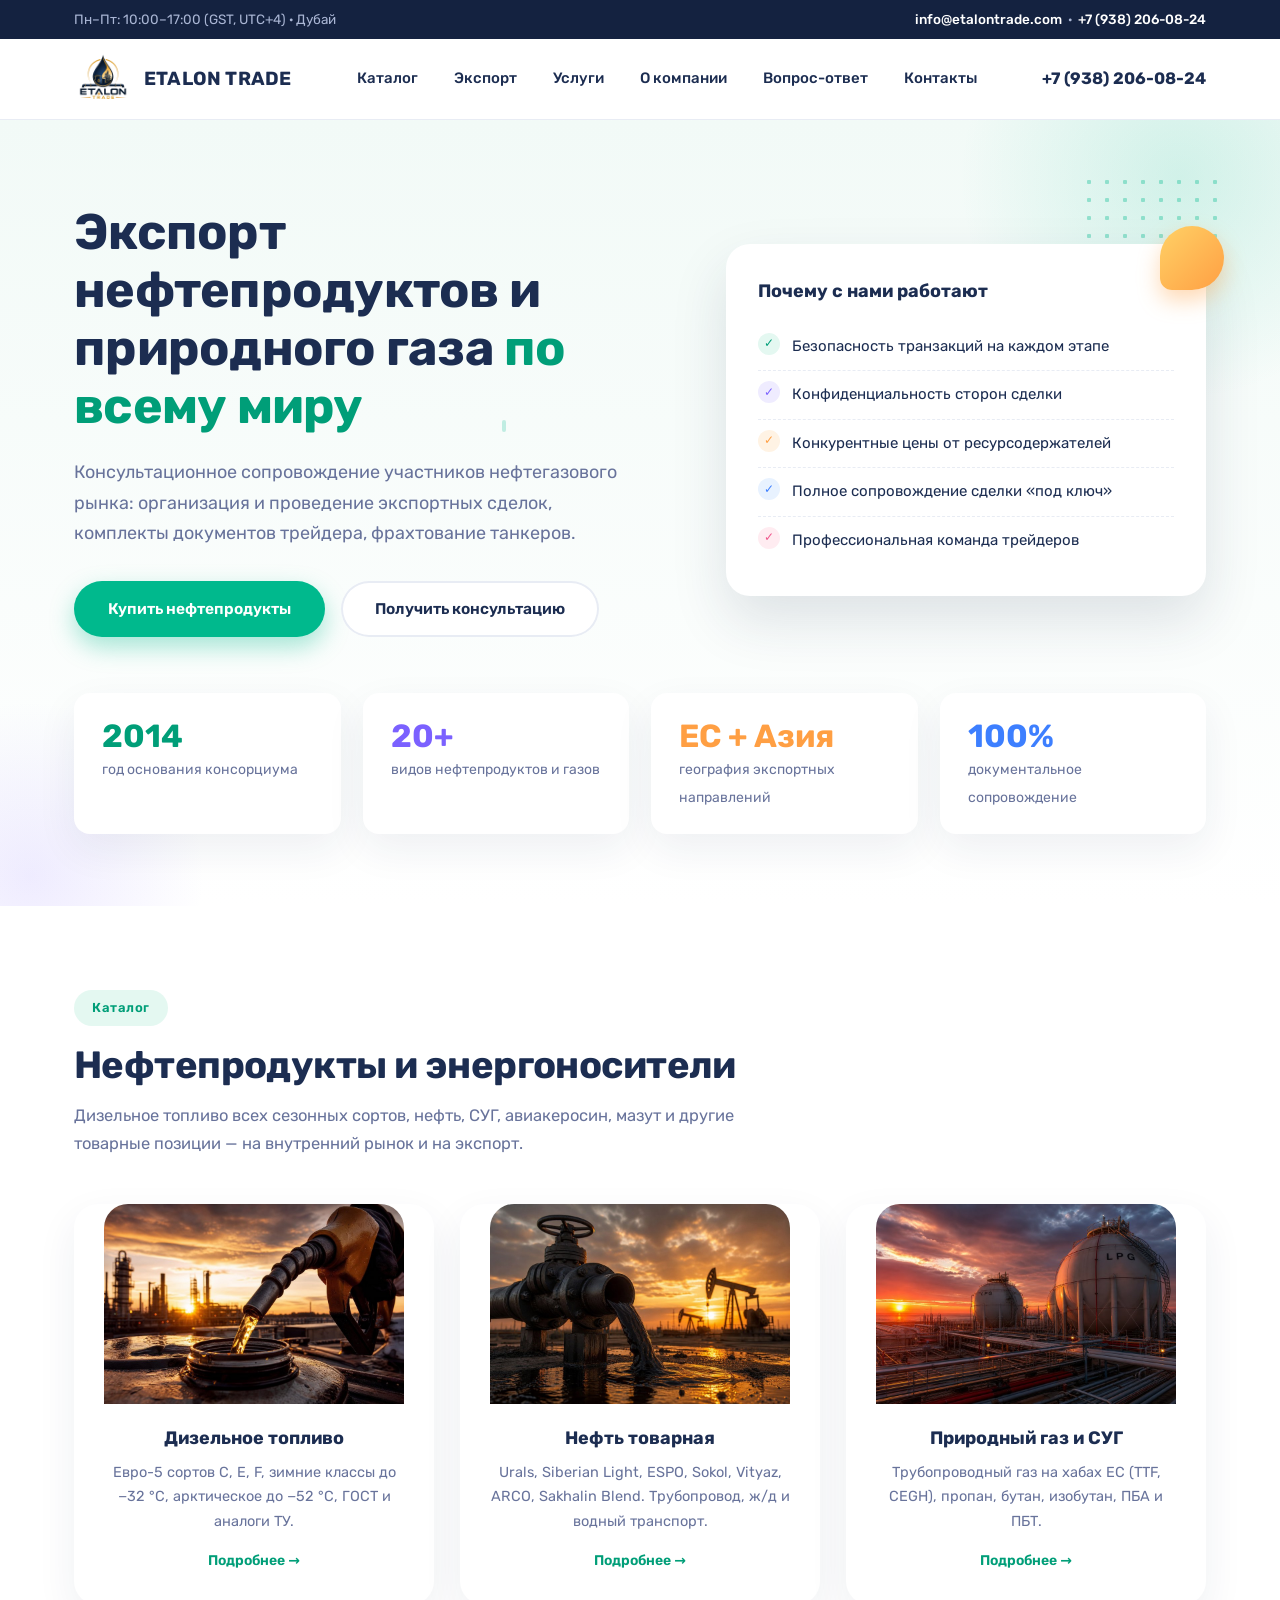
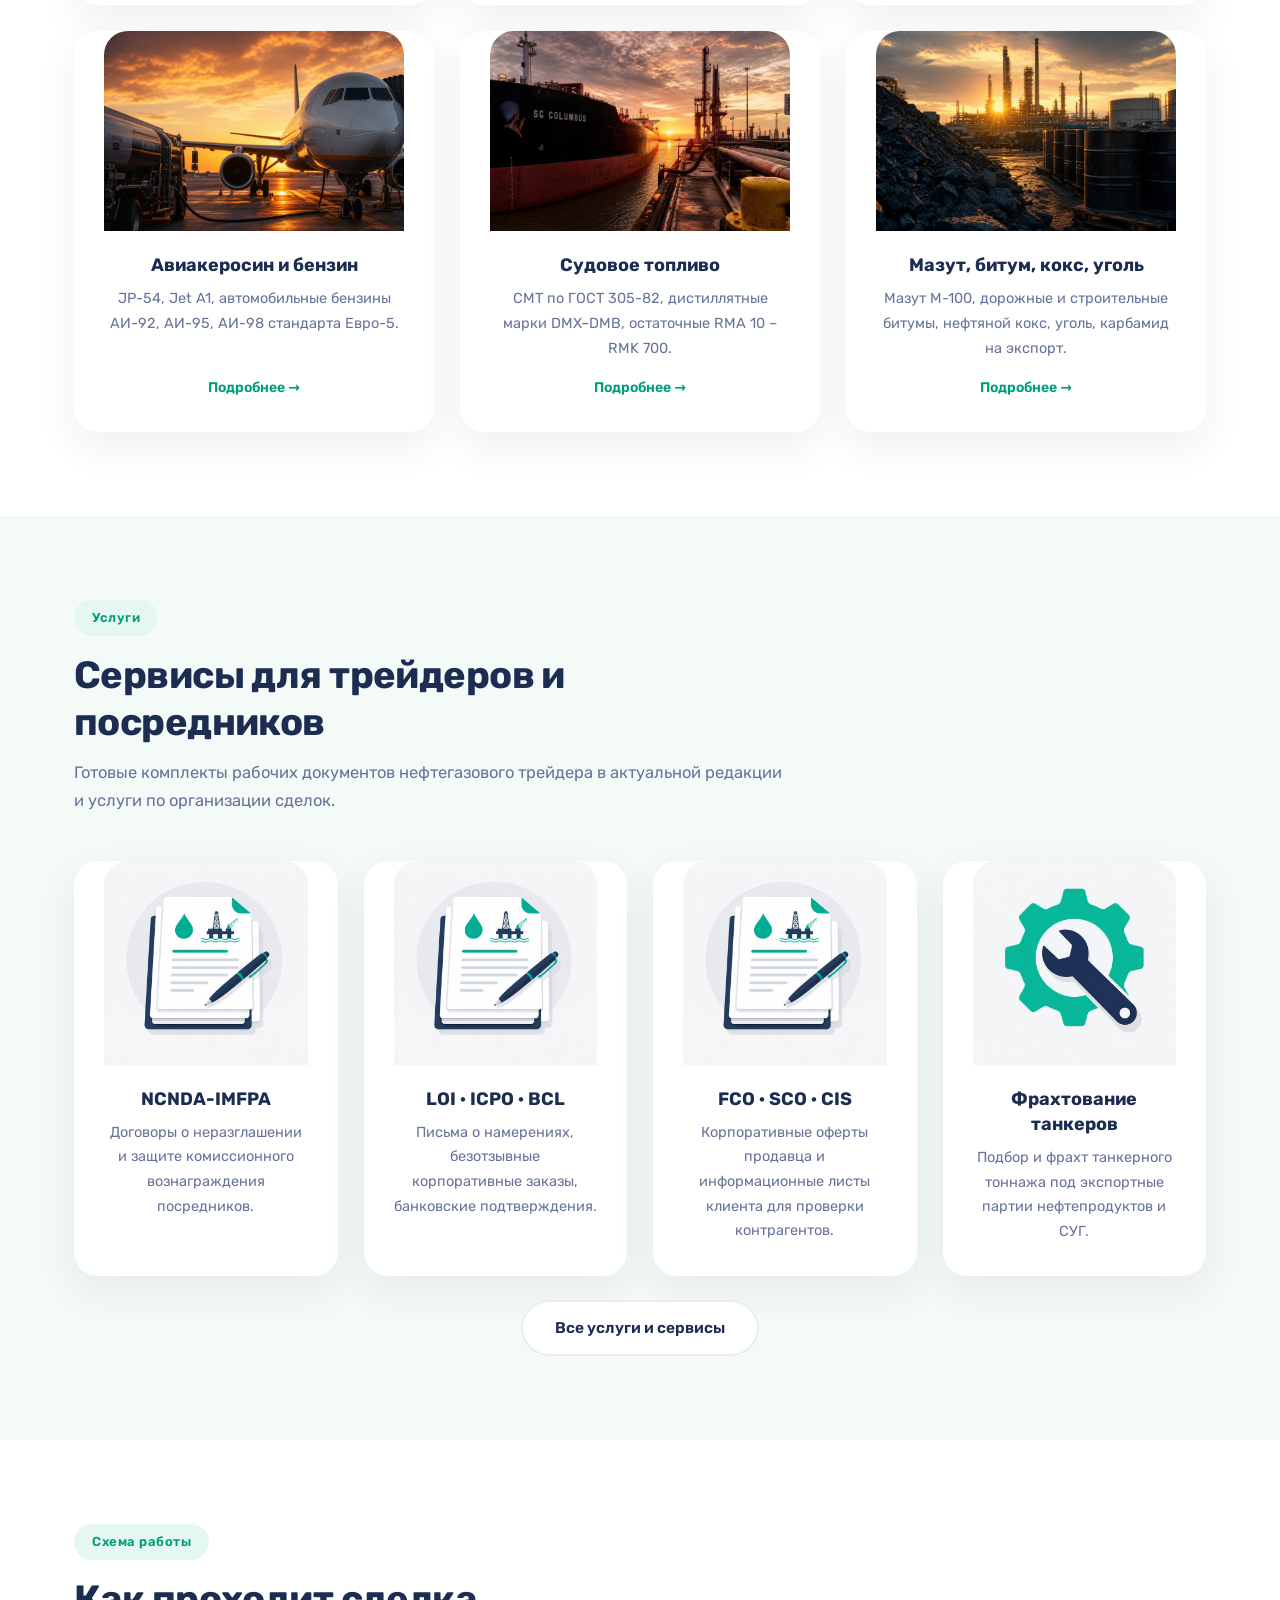
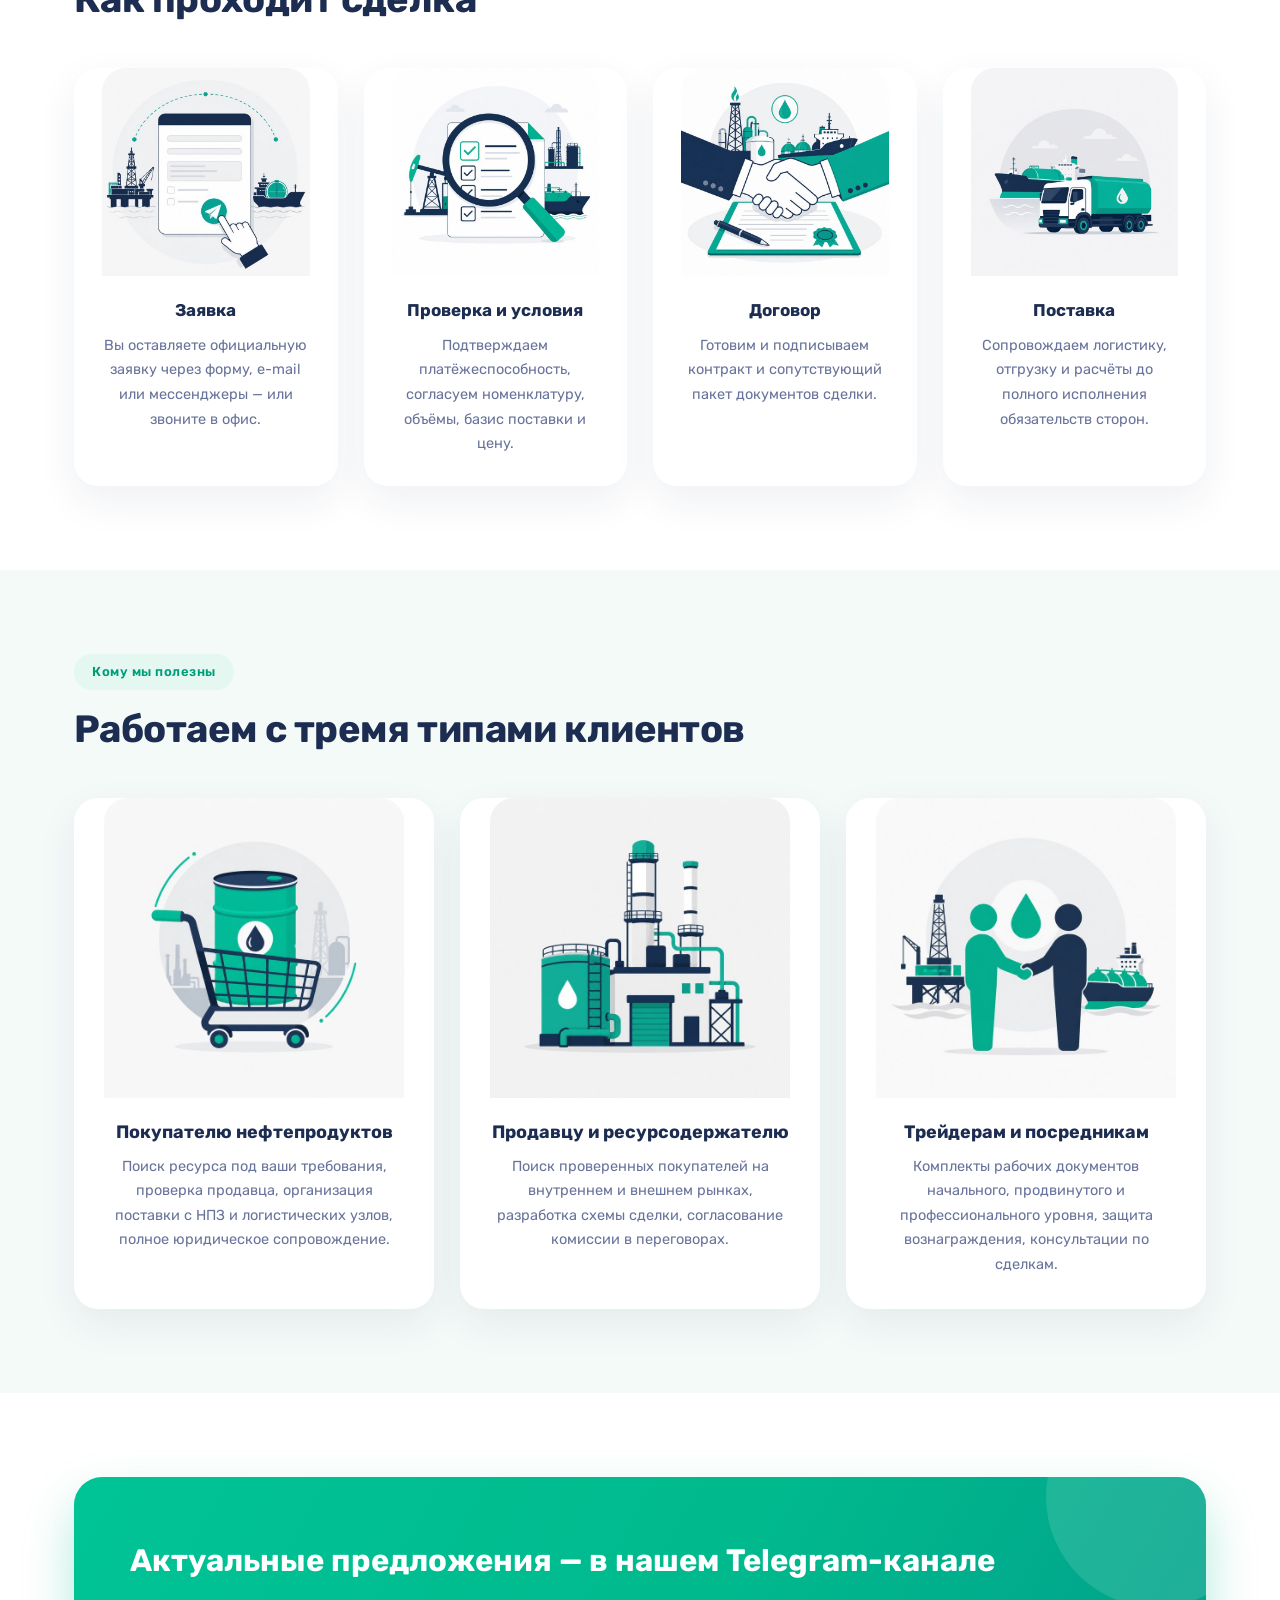
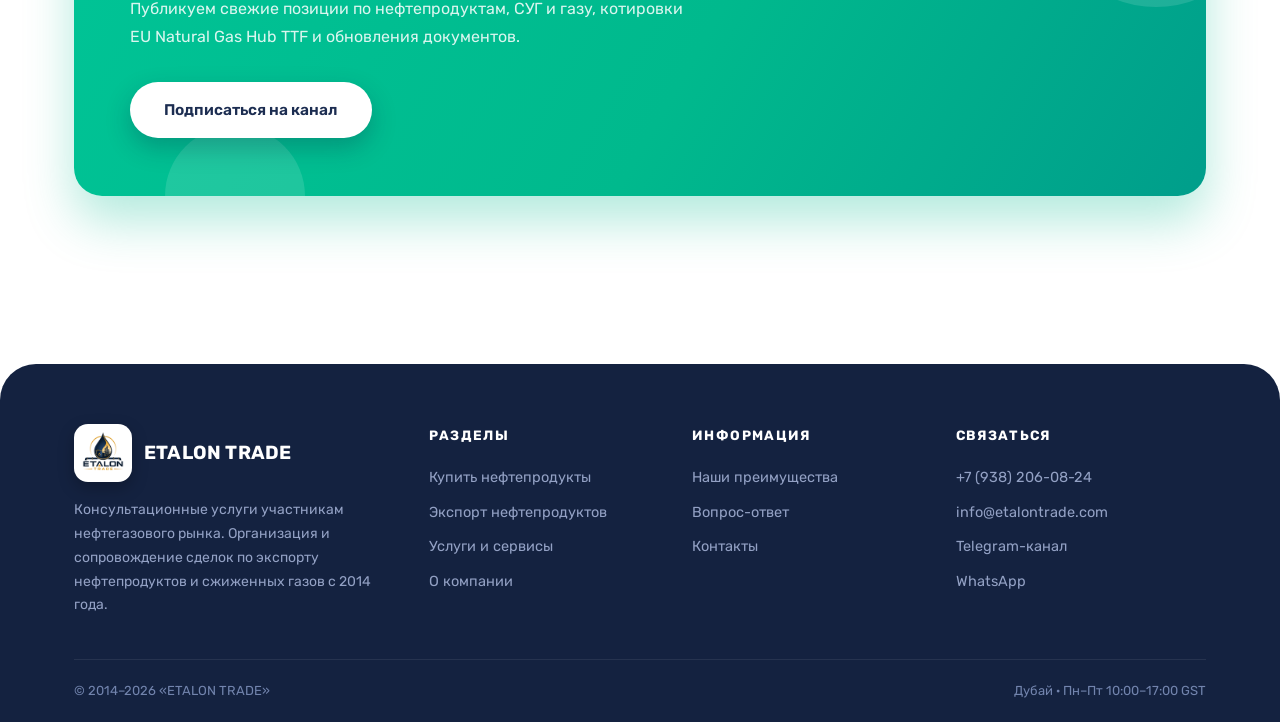
==== commit 978ee496: "Use realistic photos in the "Нефтепродукты и энергоносители" section Replaces the flat vector illust" ====
--- a/index.html
+++ b/index.html
@@ -83,37 +83,37 @@
     </div>
     <div class="grid grid-3">
       <a class="card" href="catalog.html#diesel">
-        <img class="card-photo" src="assets/illus-diesel.jpg" alt="Дизельное топливо">
+        <img class="card-photo" src="assets/illus-photo-diesel.jpg" alt="Дизельное топливо">
         <h3>Дизельное топливо</h3>
         <p>Евро-5 сортов C, E, F, зимние классы до −32 °C, арктическое до −52 °C, ГОСТ и аналоги ТУ.</p>
         <span class="card-link">Подробнее →</span>
       </a>
       <a class="card" href="catalog.html#export">
-        <img class="card-photo" src="assets/illus-oil-crude.jpg" alt="Нефть товарная">
+        <img class="card-photo" src="assets/illus-photo-oil.jpg" alt="Нефть товарная">
         <h3>Нефть товарная</h3>
         <p>Urals, Siberian Light, ESPO, Sokol, Vityaz, ARCO, Sakhalin Blend. Трубопровод, ж/д и водный транспорт.</p>
         <span class="card-link">Подробнее →</span>
       </a>
       <a class="card" href="catalog.html#gas">
-        <img class="card-photo" src="assets/illus-gas-natural.jpg" alt="Природный газ и СУГ">
+        <img class="card-photo" src="assets/illus-photo-gas.jpg" alt="Природный газ и СУГ">
         <h3>Природный газ и СУГ</h3>
         <p>Трубопроводный газ на хабах ЕС (TTF, CEGH), пропан, бутан, изобутан, ПБА и ПБТ.</p>
         <span class="card-link">Подробнее →</span>
       </a>
       <a class="card" href="catalog.html#export">
-        <img class="card-photo" src="assets/illus-aviation-fuel.jpg" alt="Авиакеросин и бензин">
+        <img class="card-photo" src="assets/illus-photo-aviation.jpg" alt="Авиакеросин и бензин">
         <h3>Авиакеросин и бензин</h3>
         <p>JP-54, Jet A1, автомобильные бензины АИ-92, АИ-95, АИ-98 стандарта Евро-5.</p>
         <span class="card-link">Подробнее →</span>
       </a>
       <a class="card" href="catalog.html#marine">
-        <img class="card-photo" src="assets/illus-marine-fuel.jpg" alt="Судовое топливо">
+        <img class="card-photo" src="assets/illus-photo-marine.jpg" alt="Судовое топливо">
         <h3>Судовое топливо</h3>
         <p>СМТ по ГОСТ 305-82, дистиллятные марки DMX–DMB, остаточные RMA 10 – RMK 700.</p>
         <span class="card-link">Подробнее →</span>
       </a>
       <a class="card" href="catalog.html#other">
-        <img class="card-photo" src="assets/illus-solid-cargo.jpg" alt="Мазут, битум, кокс, уголь">
+        <img class="card-photo" src="assets/illus-photo-solid.jpg" alt="Мазут, битум, кокс, уголь">
         <h3>Мазут, битум, кокс, уголь</h3>
         <p>Мазут М-100, дорожные и строительные битумы, нефтяной кокс, уголь, карбамид на экспорт.</p>
         <span class="card-link">Подробнее →</span>
--- a/assets/styles.css
+++ b/assets/styles.css
@@ -461,6 +461,8 @@
   transition: .28s;
   display: flex;
   flex-direction: column;
+  align-items: center;
+  text-align: center;
 }
 
 a.card { color: var(--c-text); }
@@ -516,7 +518,6 @@
 .card:hover .card-link { letter-spacing: .02em; }
 
 .card .tag {
-  align-self: flex-start;
   font-size: 12px;
   font-weight: 600;
   letter-spacing: .04em;
@@ -570,6 +571,10 @@
   padding: 30px 28px;
   counter-increment: step;
   transition: .28s;
+  display: flex;
+  flex-direction: column;
+  align-items: center;
+  text-align: center;
 }
 
 .step:hover { transform: translateY(-6px); box-shadow: var(--shadow-hover); }
@@ -745,7 +750,7 @@
 
 .contact-card h3 { margin-bottom: 18px; font-size: 19px; }
 
-.contact-row { display: flex; gap: 16px; padding: 14px 0; border-bottom: 1px dashed var(--c-border); }
+.contact-row { display: flex; align-items: center; gap: 16px; padding: 14px 0; border-bottom: 1px dashed var(--c-border); }
 .contact-row:last-child { border-bottom: none; }
 
 .contact-row .ci {
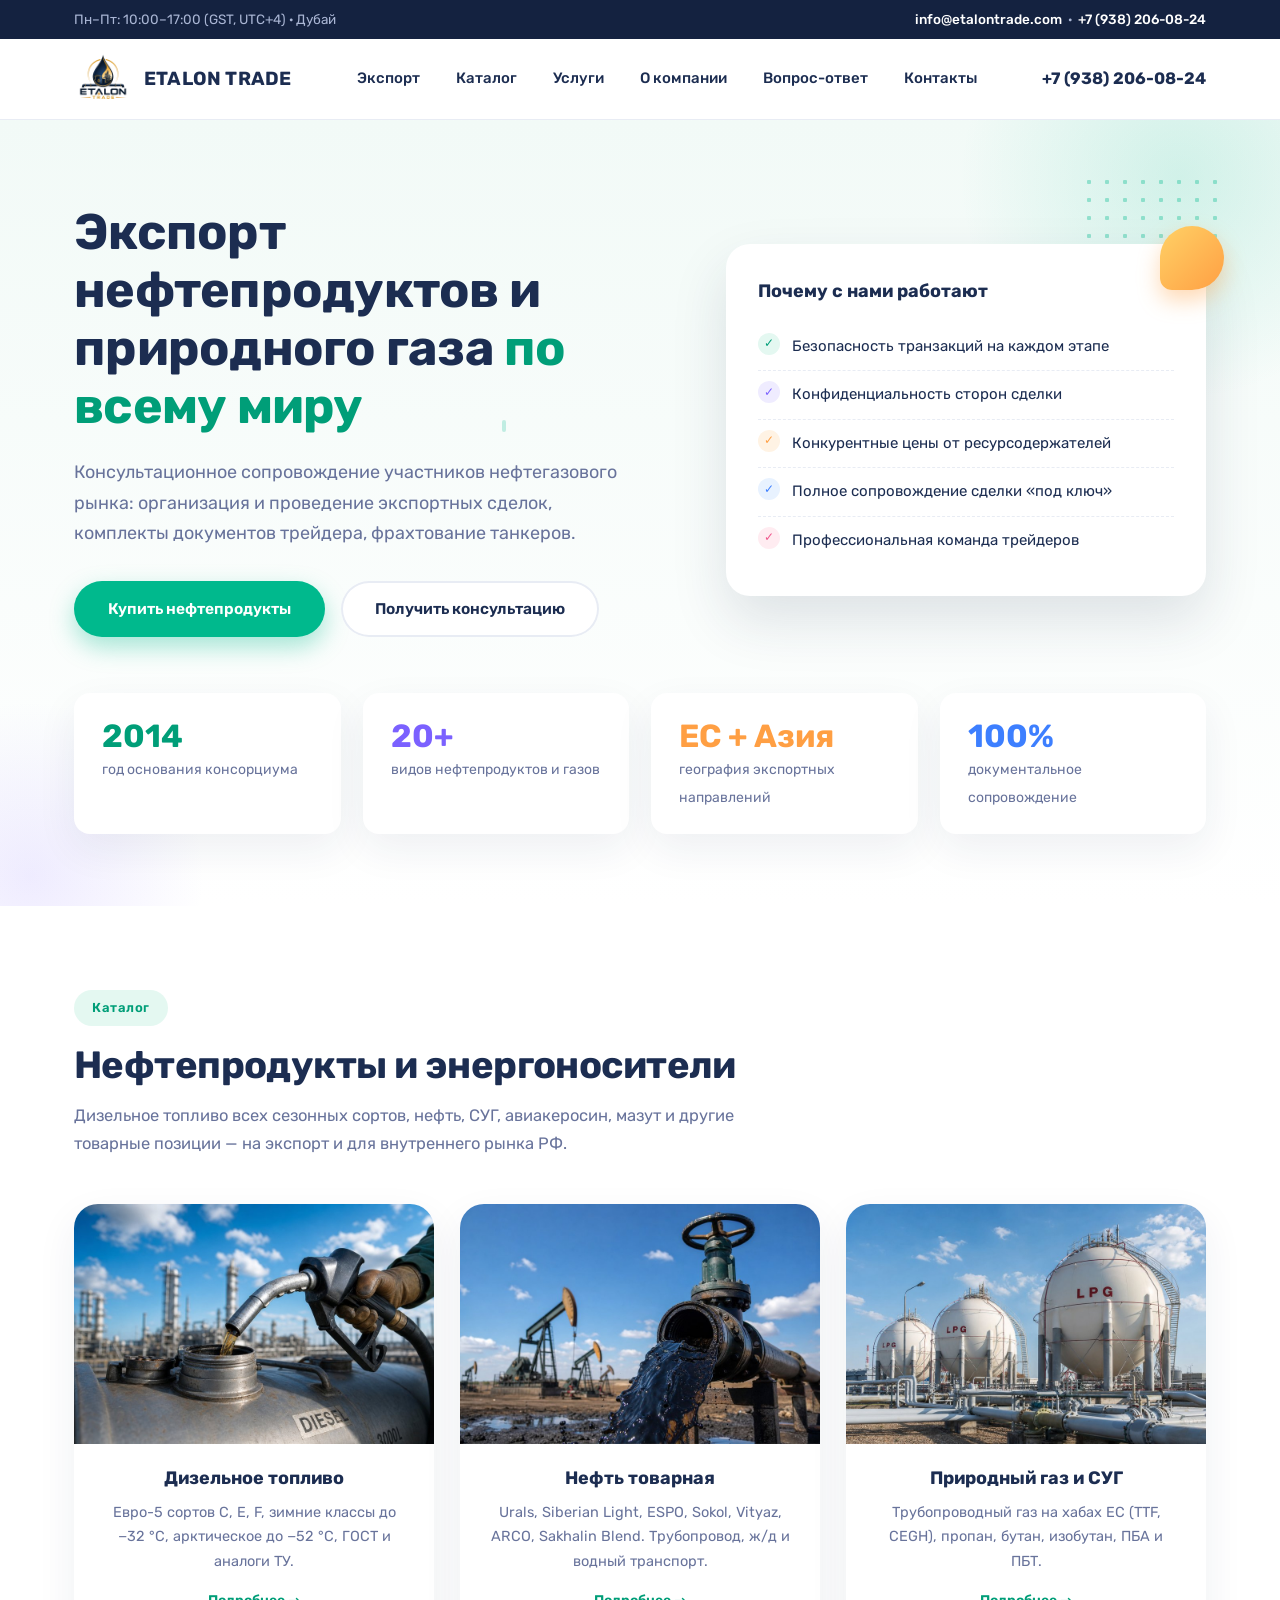
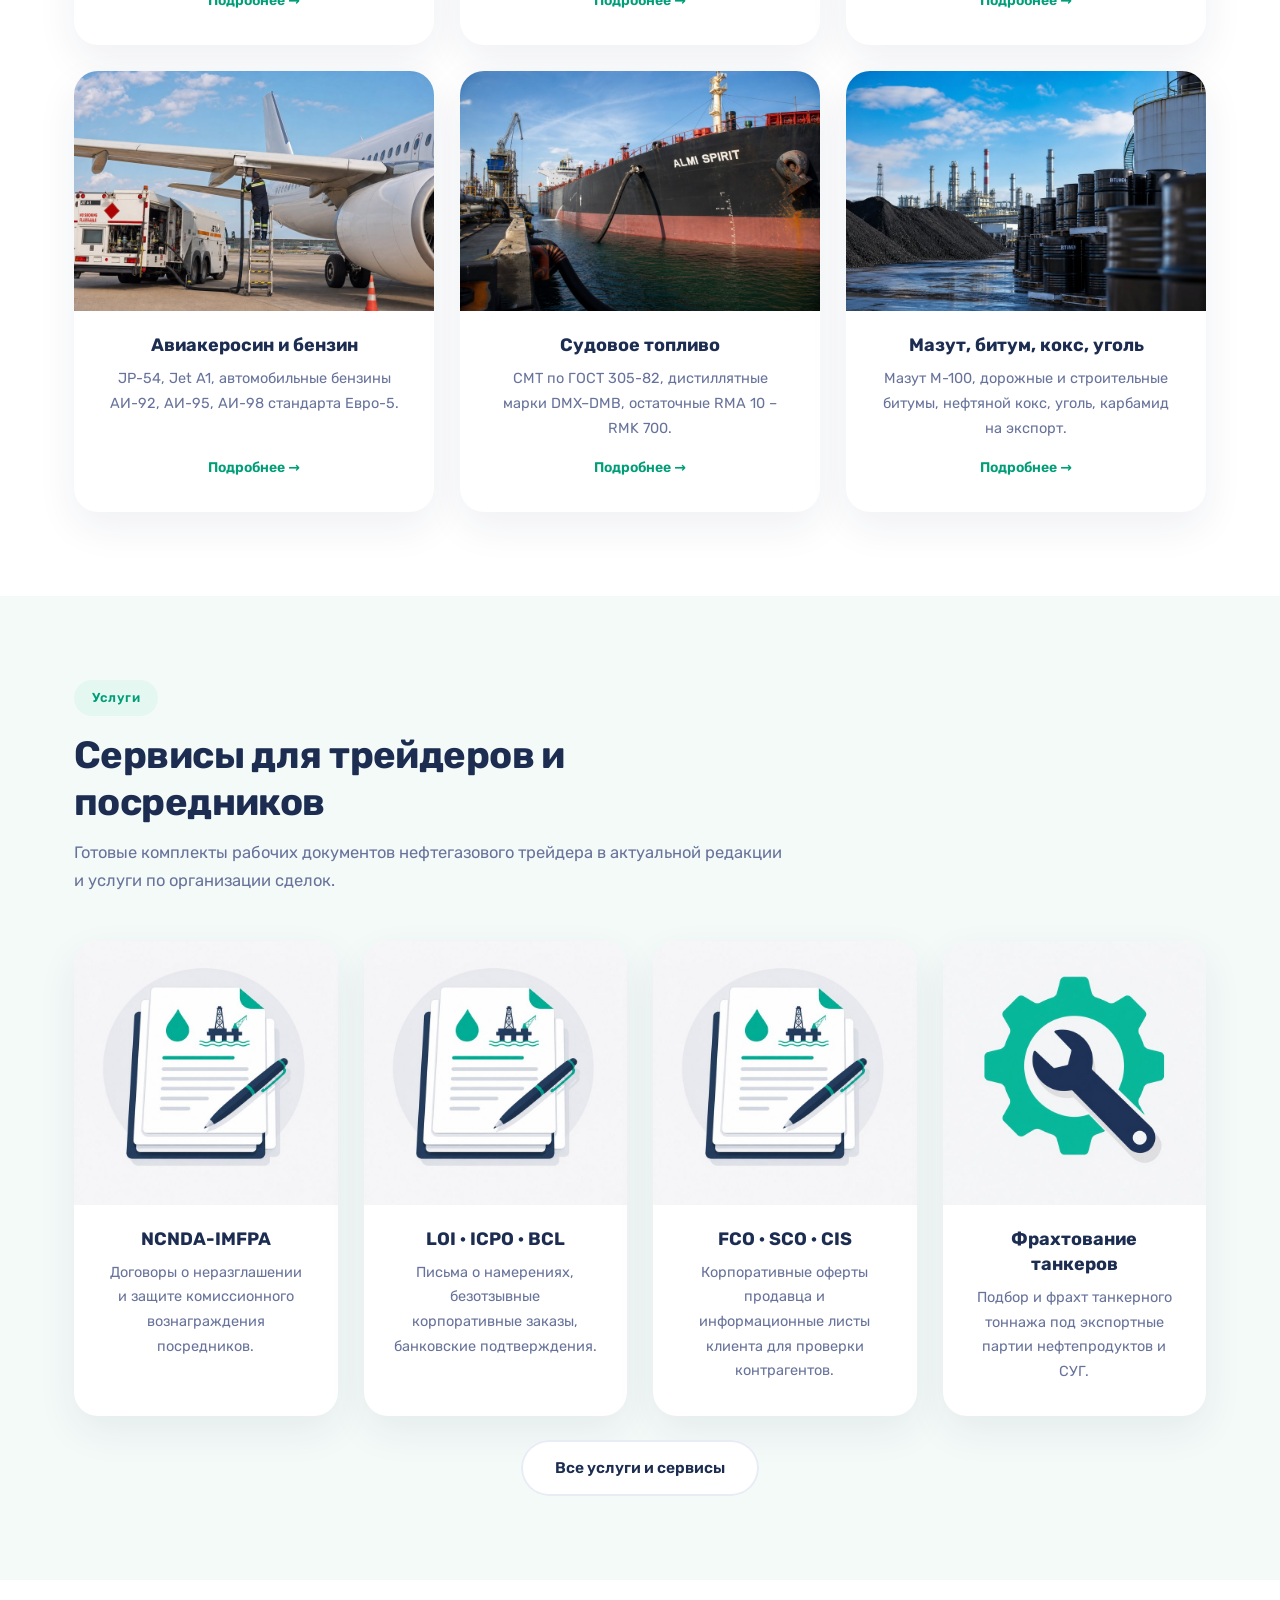
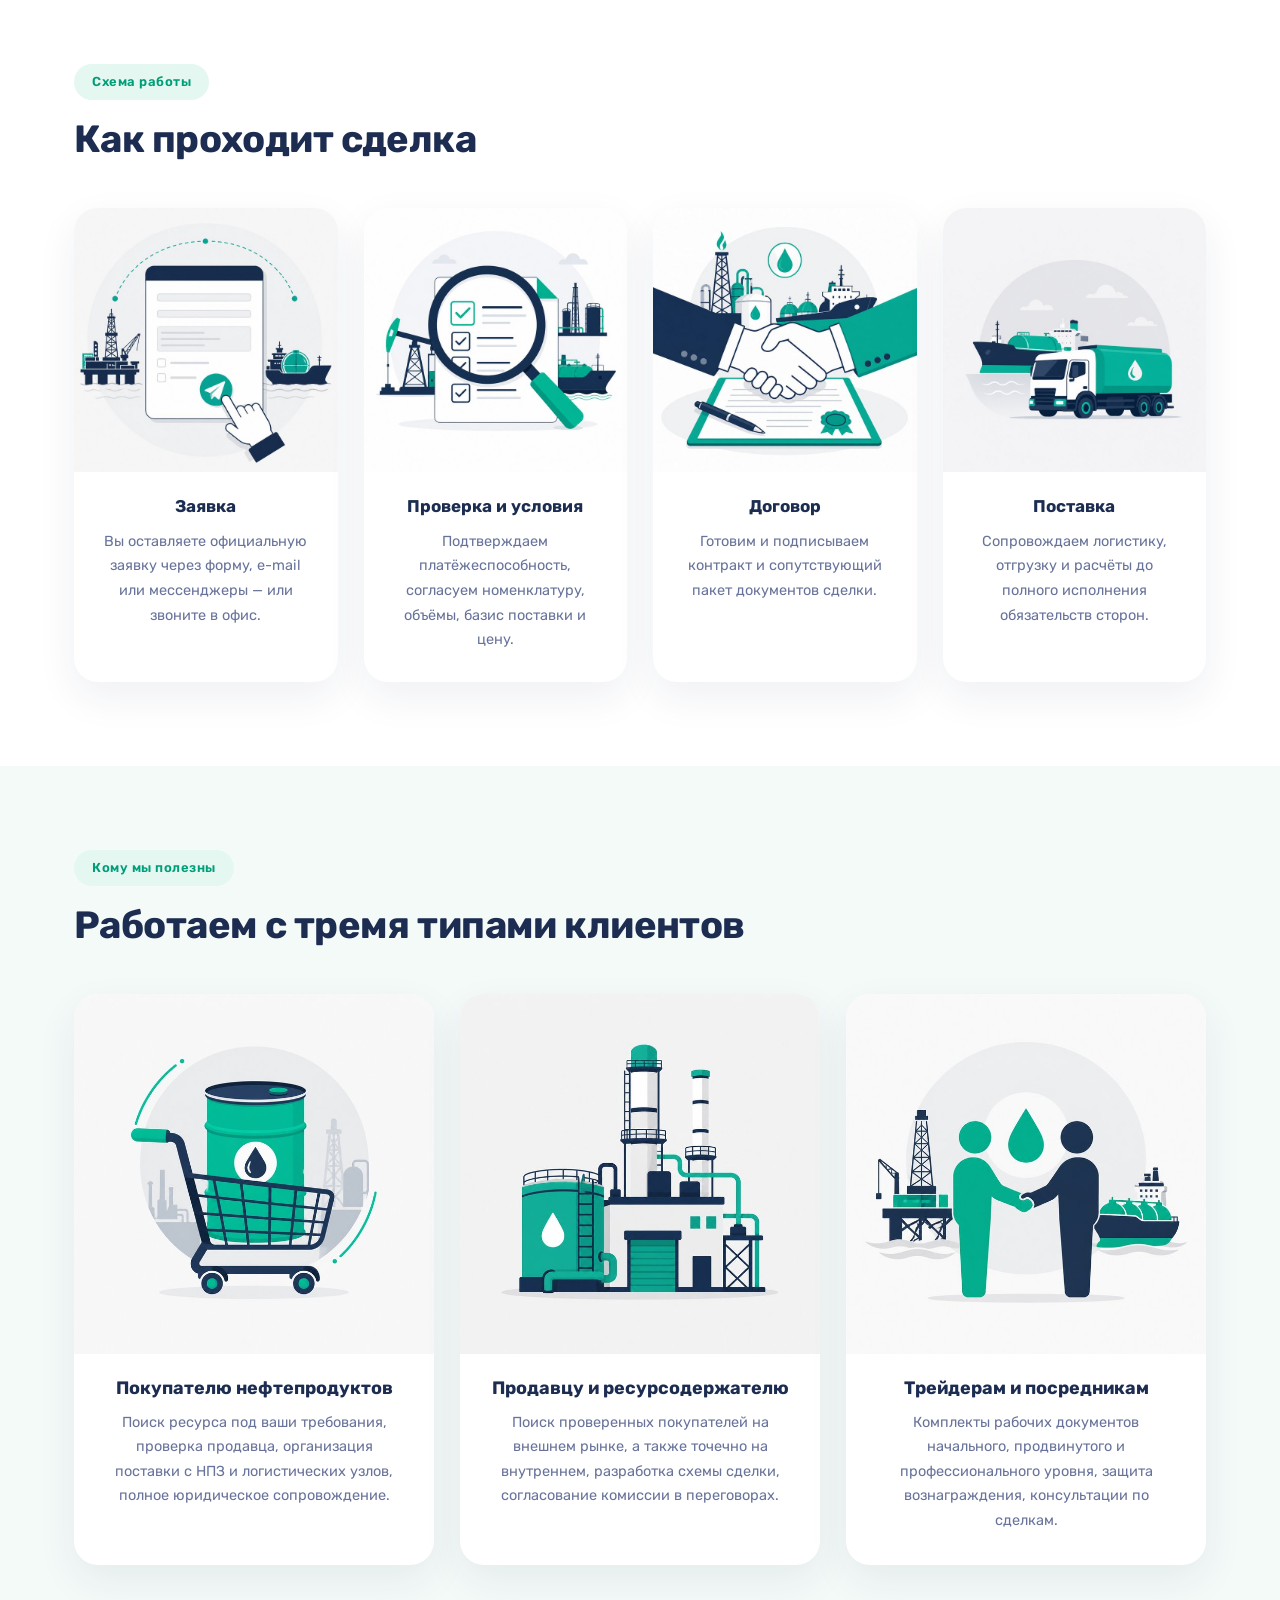
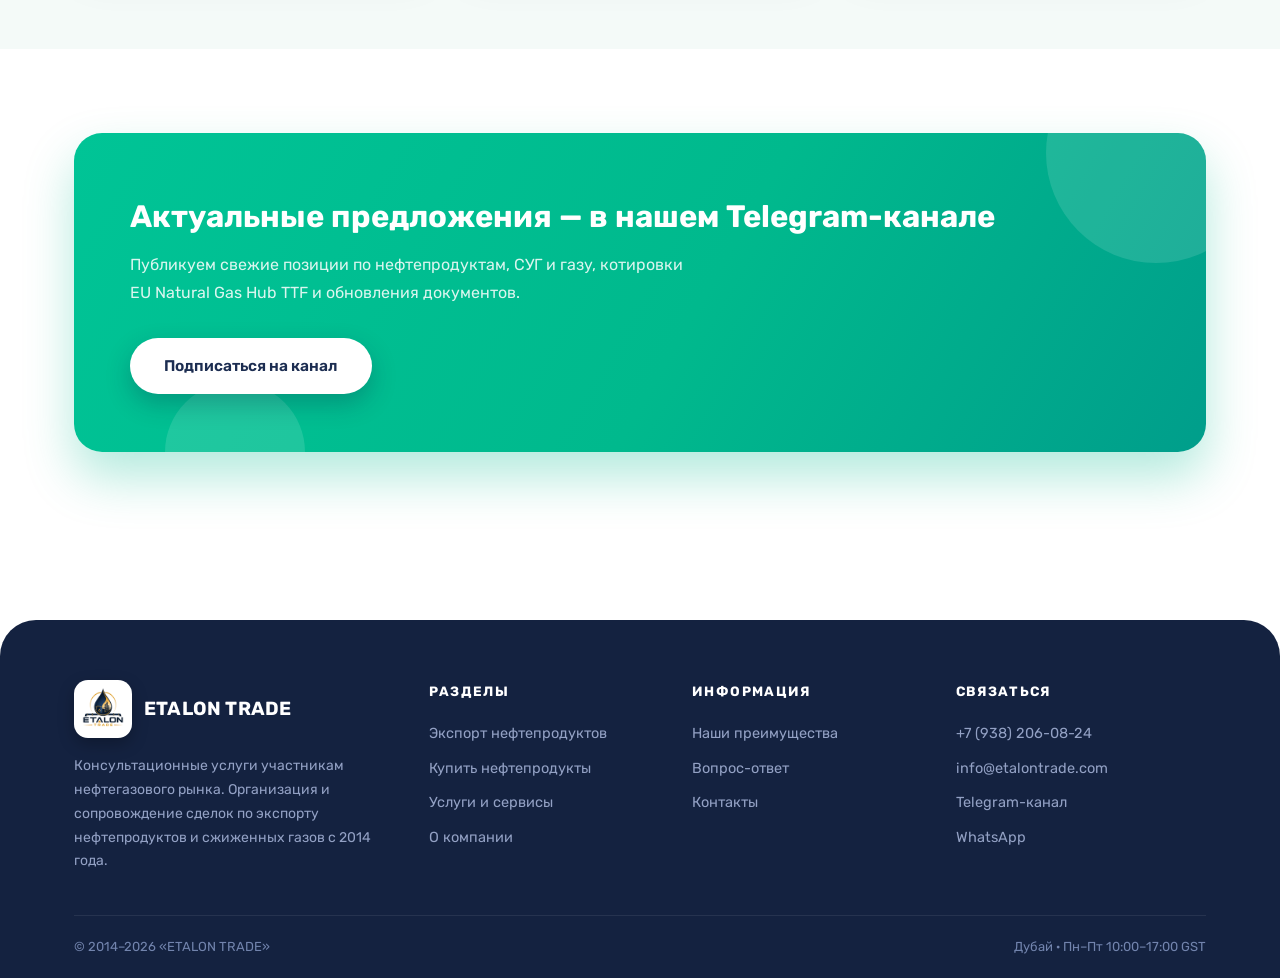
==== commit fbcf1942: "Restructure site to make export the primary direction, domestic RF market secondary - Swap nav and f" ====
--- a/index.html
+++ b/index.html
@@ -27,8 +27,8 @@
       <span>ETALON TRADE</span>
     </a>
     <nav class="nav">
+      <a href="export.html">Экспорт</a>
       <a href="catalog.html">Каталог</a>
-      <a href="export.html">Экспорт</a>
       <a href="services.html">Услуги</a>
       <a href="company.html">О компании</a>
       <a href="faq.html">Вопрос-ответ</a>
@@ -79,7 +79,7 @@
     <div class="section-head">
       <span class="eyebrow">Каталог</span>
       <h2>Нефтепродукты и энергоносители</h2>
-      <p>Дизельное топливо всех сезонных сортов, нефть, СУГ, авиакеросин, мазут и другие товарные позиции — на внутренний рынок и на экспорт.</p>
+      <p>Дизельное топливо всех сезонных сортов, нефть, СУГ, авиакеросин, мазут и другие товарные позиции — на экспорт и для внутреннего рынка РФ.</p>
     </div>
     <div class="grid grid-3">
       <a class="card" href="catalog.html#diesel">
@@ -203,7 +203,7 @@
       <div class="card">
         <img class="card-photo" src="assets/illus-seller.jpg" alt="Продавцу и ресурсодержателю">
         <h3>Продавцу и ресурсодержателю</h3>
-        <p>Поиск проверенных покупателей на внутреннем и внешнем рынках, разработка схемы сделки, согласование комиссии в переговорах.</p>
+        <p>Поиск проверенных покупателей на внешнем рынке, а также точечно на внутреннем, разработка схемы сделки, согласование комиссии в переговорах.</p>
       </div>
       <div class="card">
         <img class="card-photo" src="assets/illus-traders.jpg" alt="Трейдерам и посредникам">
@@ -239,8 +239,8 @@
       <div>
         <h4>Разделы</h4>
         <ul>
+          <li><a href="export.html">Экспорт нефтепродуктов</a></li>
           <li><a href="catalog.html">Купить нефтепродукты</a></li>
-          <li><a href="export.html">Экспорт нефтепродуктов</a></li>
           <li><a href="services.html">Услуги и сервисы</a></li>
           <li><a href="company.html">О компании</a></li>
         </ul>
--- a/assets/styles.css
+++ b/assets/styles.css
@@ -471,6 +471,7 @@
 
 .card .card-photo {
   width: calc(100% + 60px);
+  max-width: none;
   height: auto;
   margin: -32px -30px 22px;
   border-radius: var(--radius) var(--radius) 0 0;
@@ -563,6 +564,7 @@
 /* ---------- Шаги ---------- */
 
 .steps { display: grid; grid-template-columns: repeat(4, 1fr); gap: 26px; counter-reset: step; }
+.steps-2 { grid-template-columns: repeat(2, 1fr); max-width: 720px; margin: 0 auto; }
 
 .step {
   background: var(--c-surface);
@@ -581,6 +583,7 @@
 
 .step .step-photo {
   width: calc(100% + 56px);
+  max-width: none;
   height: auto;
   margin: -30px -28px 20px;
   border-radius: var(--radius) var(--radius) 0 0;
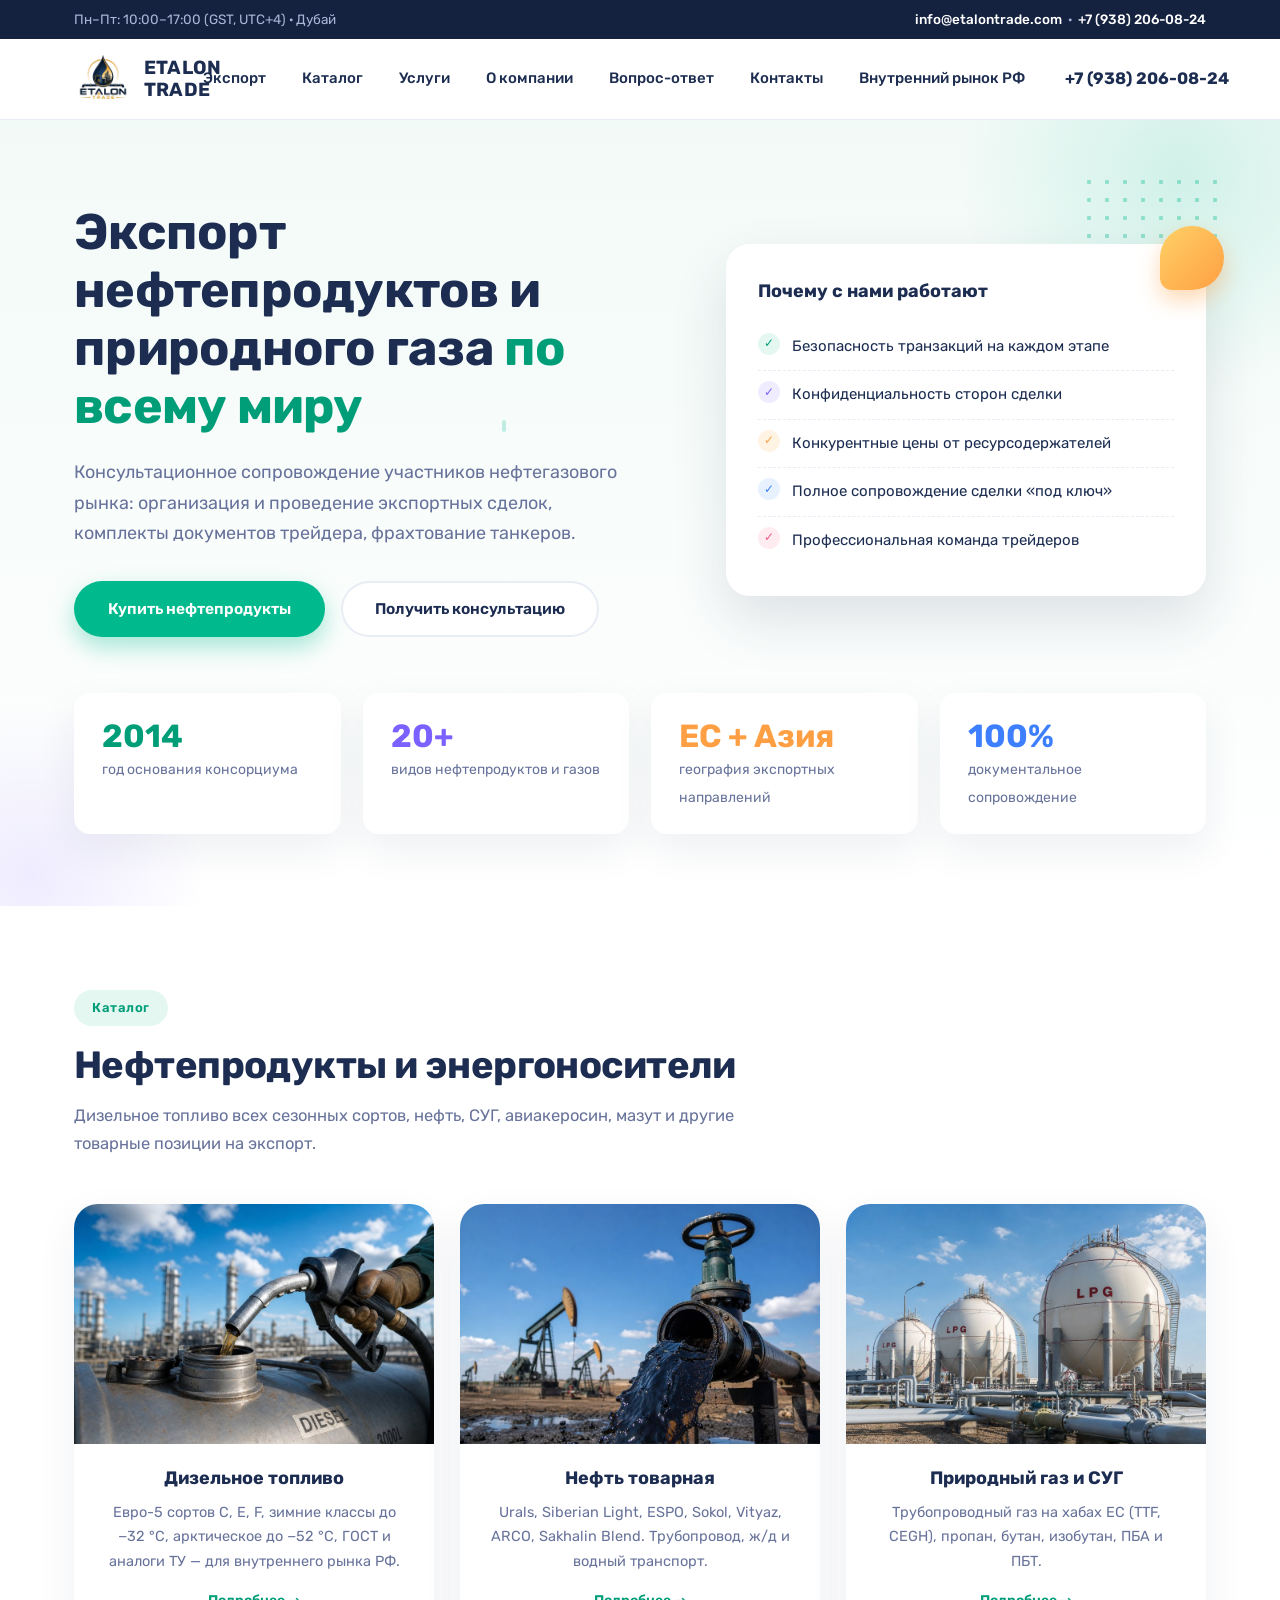
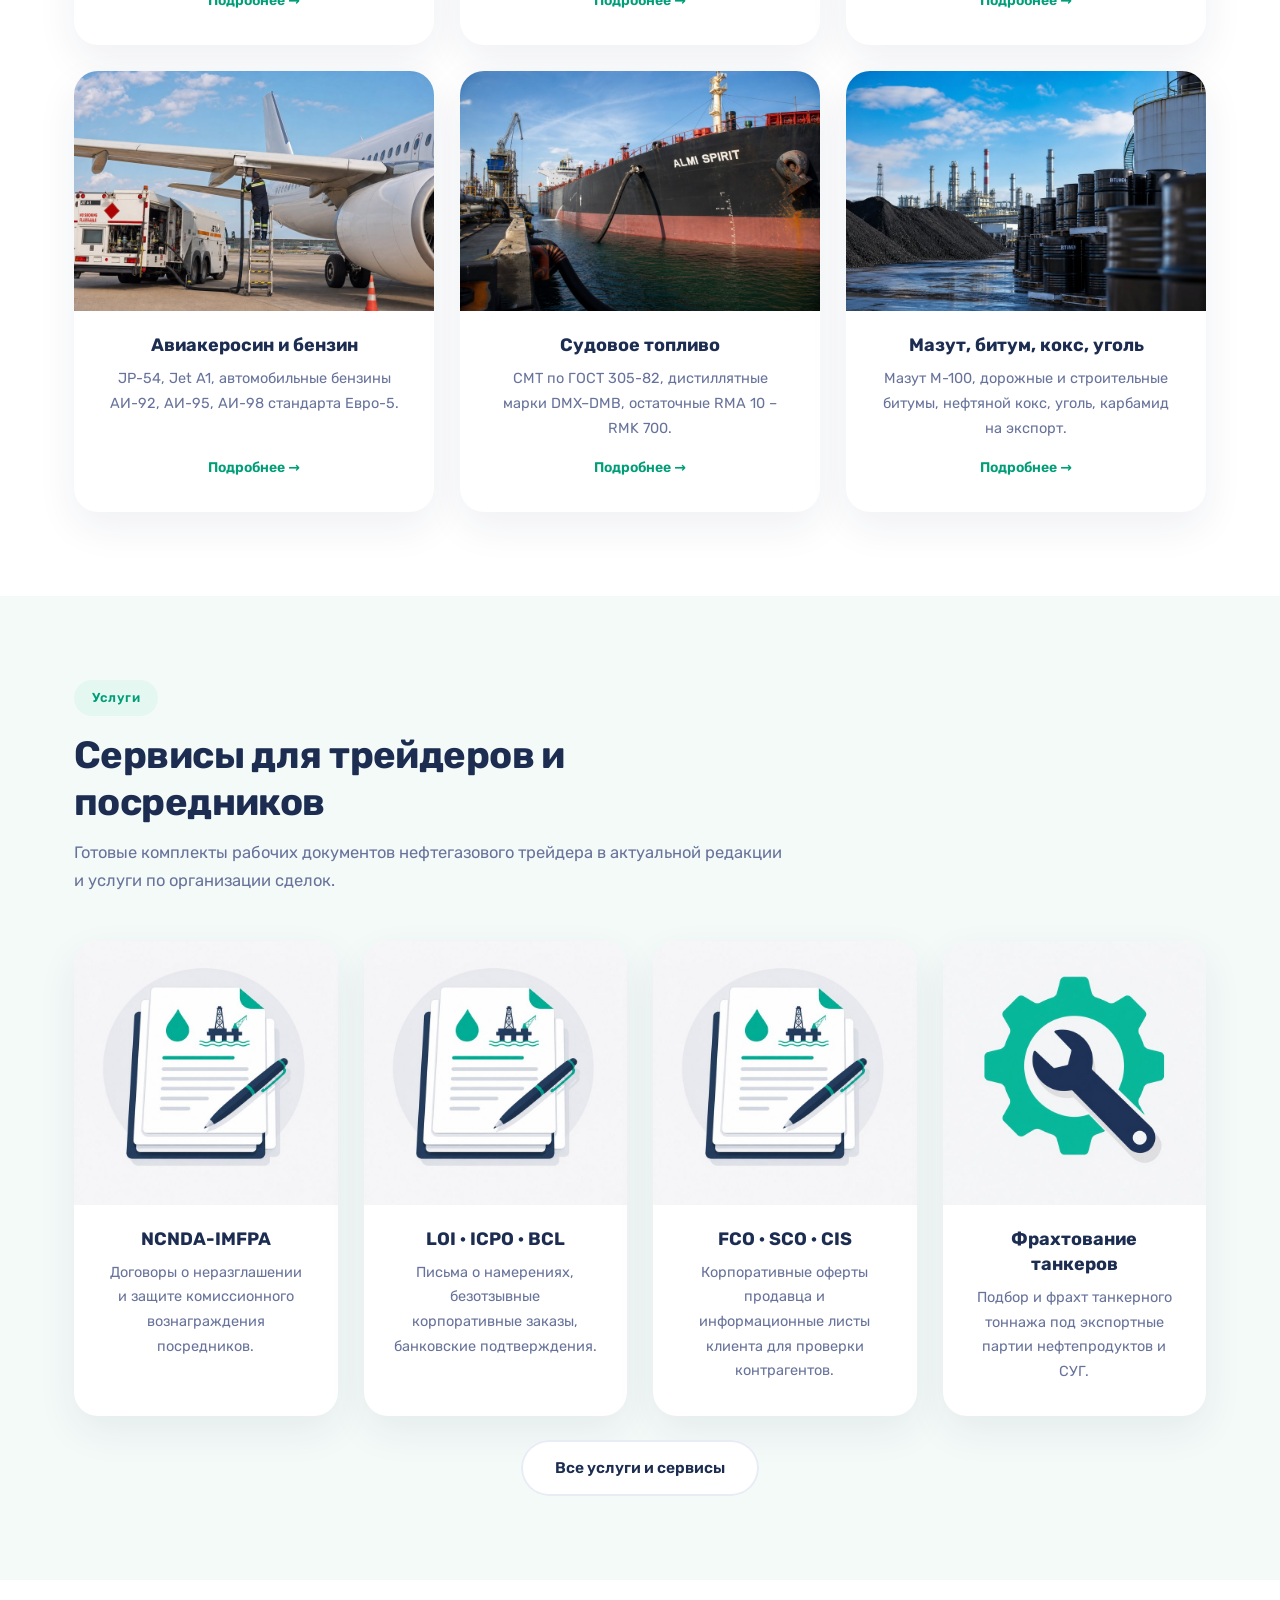
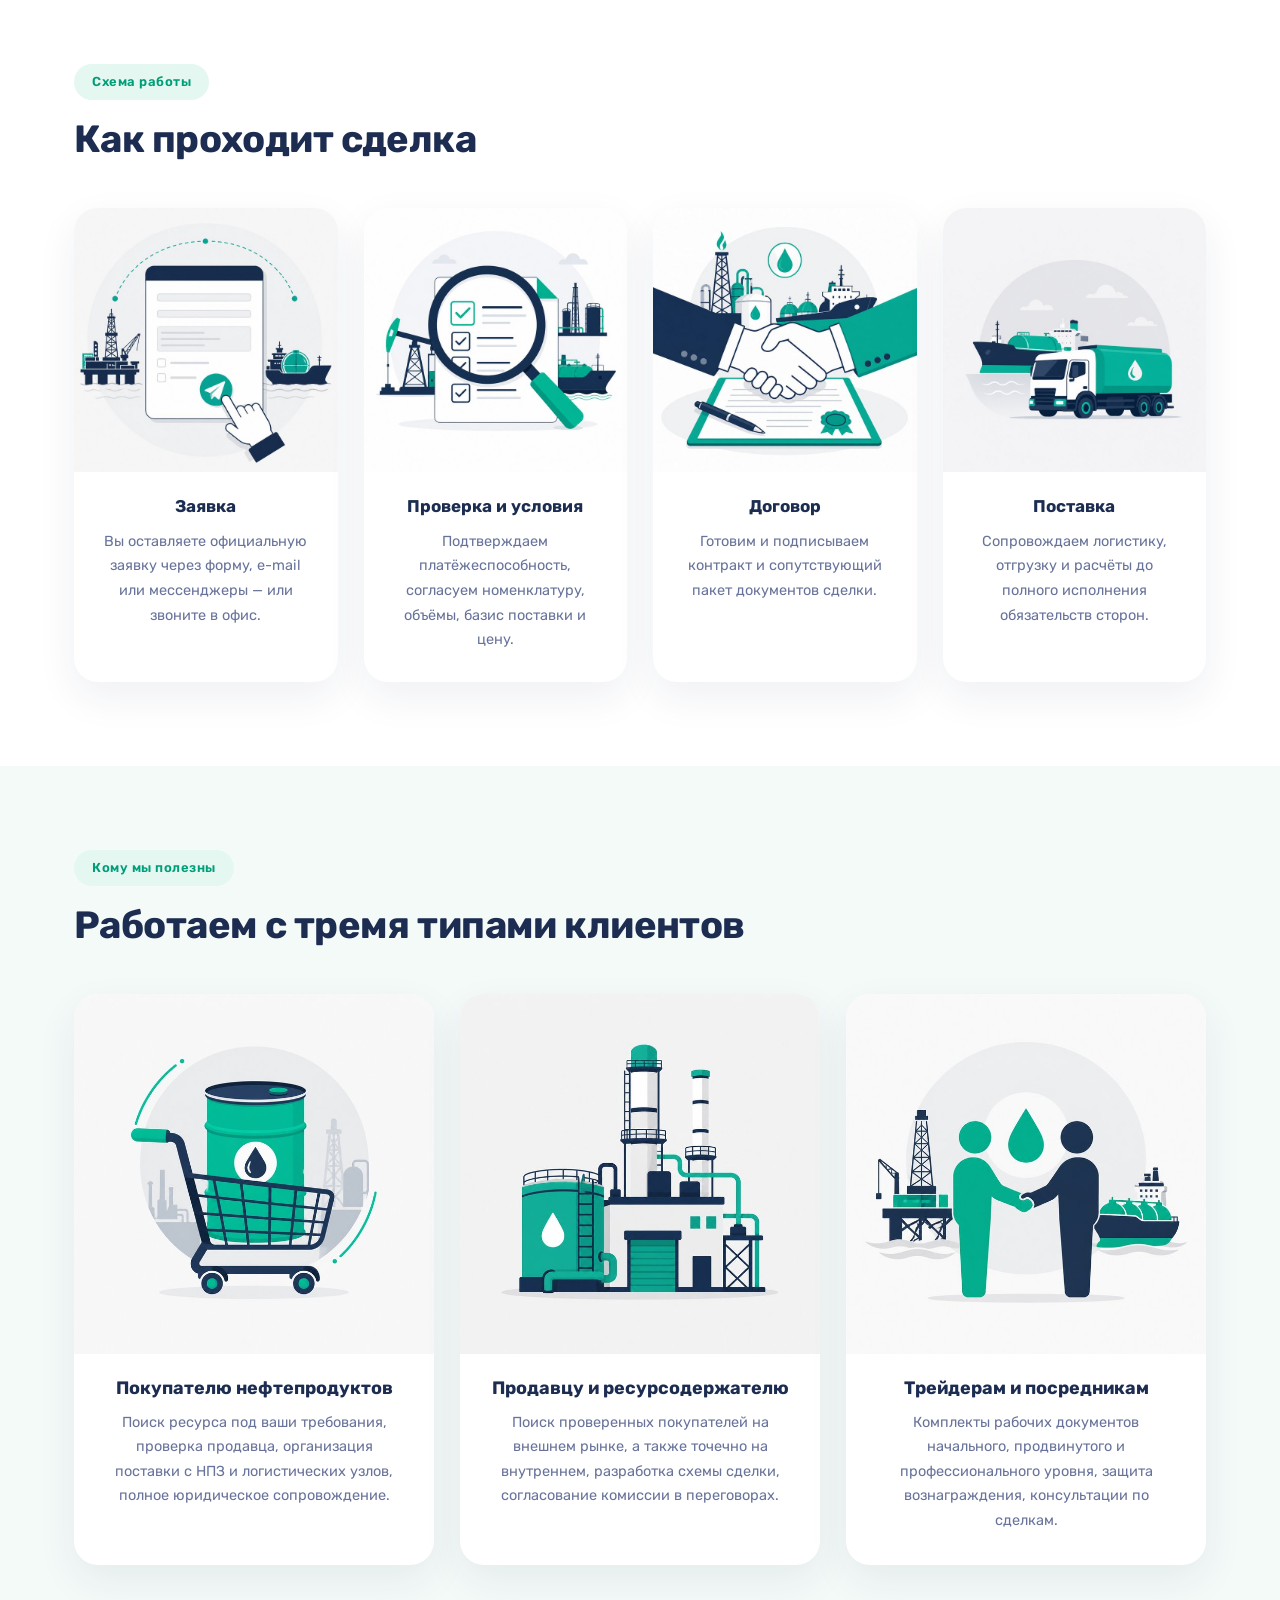
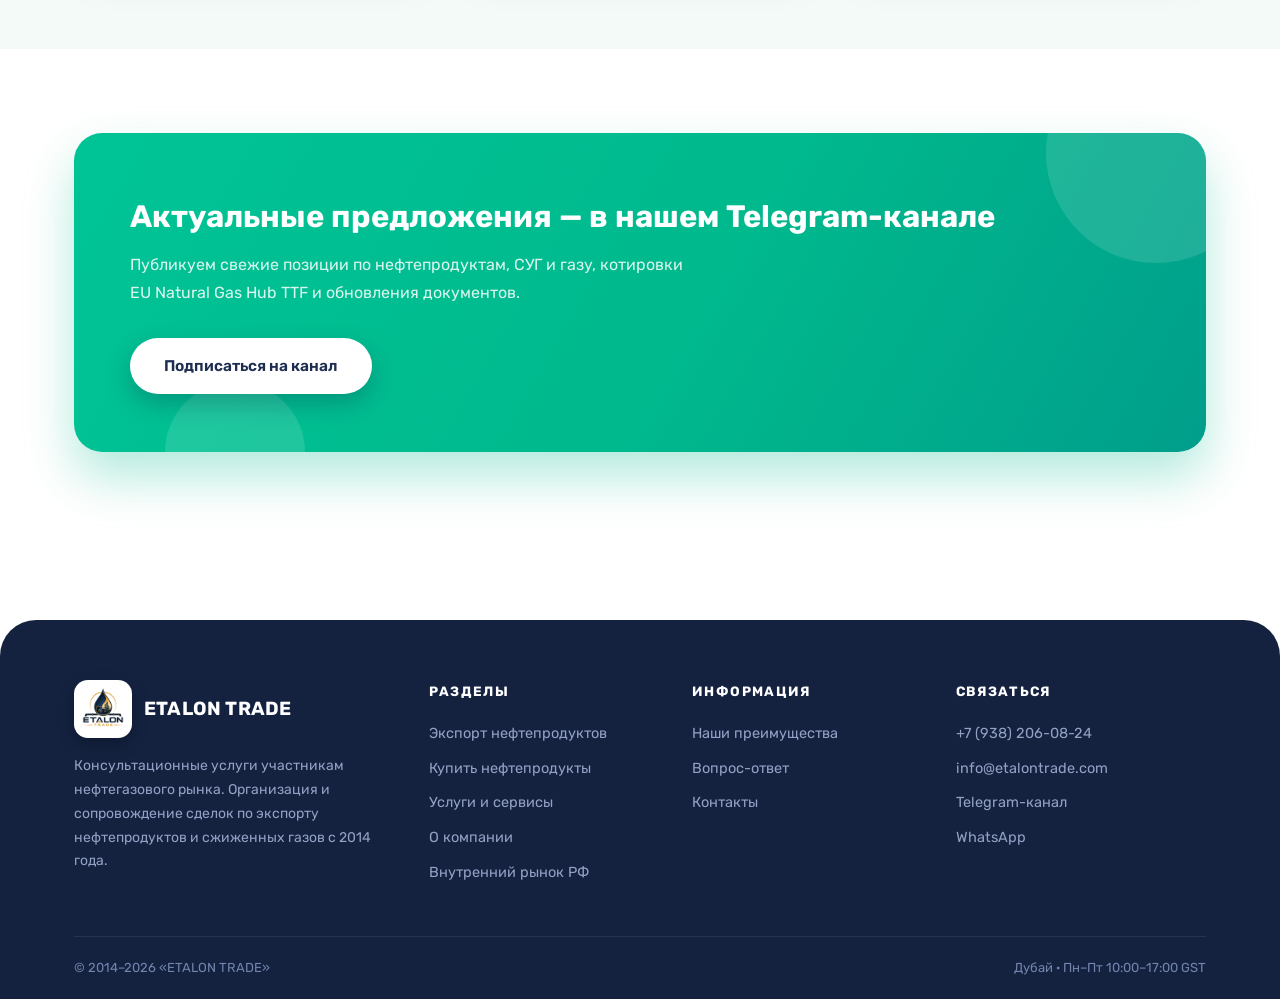
==== commit 3322130e: "Move all domestic RF market content to a dedicated page - Add domestic.html: standalone page for the" ====
--- a/index.html
+++ b/index.html
@@ -33,6 +33,7 @@
       <a href="company.html">О компании</a>
       <a href="faq.html">Вопрос-ответ</a>
       <a href="contacts.html">Контакты</a>
+      <a href="domestic.html">Внутренний рынок РФ</a>
     </nav>
     <div class="header-phone">
       <a href="tel:+79382060824">+7 (938) 206-08-24</a>
@@ -79,13 +80,13 @@
     <div class="section-head">
       <span class="eyebrow">Каталог</span>
       <h2>Нефтепродукты и энергоносители</h2>
-      <p>Дизельное топливо всех сезонных сортов, нефть, СУГ, авиакеросин, мазут и другие товарные позиции — на экспорт и для внутреннего рынка РФ.</p>
+      <p>Дизельное топливо всех сезонных сортов, нефть, СУГ, авиакеросин, мазут и другие товарные позиции на экспорт.</p>
     </div>
     <div class="grid grid-3">
-      <a class="card" href="catalog.html#diesel">
+      <a class="card" href="domestic.html#diesel">
         <img class="card-photo" src="assets/illus-photo-diesel.jpg" alt="Дизельное топливо">
         <h3>Дизельное топливо</h3>
-        <p>Евро-5 сортов C, E, F, зимние классы до −32 °C, арктическое до −52 °C, ГОСТ и аналоги ТУ.</p>
+        <p>Евро-5 сортов C, E, F, зимние классы до −32 °C, арктическое до −52 °C, ГОСТ и аналоги ТУ — для внутреннего рынка РФ.</p>
         <span class="card-link">Подробнее →</span>
       </a>
       <a class="card" href="catalog.html#export">
@@ -243,6 +244,7 @@
           <li><a href="catalog.html">Купить нефтепродукты</a></li>
           <li><a href="services.html">Услуги и сервисы</a></li>
           <li><a href="company.html">О компании</a></li>
+          <li><a href="domestic.html">Внутренний рынок РФ</a></li>
         </ul>
       </div>
       <div>
--- a/assets/styles.css
+++ b/assets/styles.css
@@ -645,6 +645,7 @@
 
 .cta h2 { font-size: clamp(23px, 2.7vw, 31px); font-weight: 700; margin-bottom: 8px; color: #fff; }
 .cta p { color: rgba(255, 255, 255, .85); max-width: 560px; }
+.cta p a { color: #fff; text-decoration: underline; }
 .cta .btn { flex-shrink: 0; position: relative; z-index: 1; }
 
 /* ---------- FAQ ---------- */
